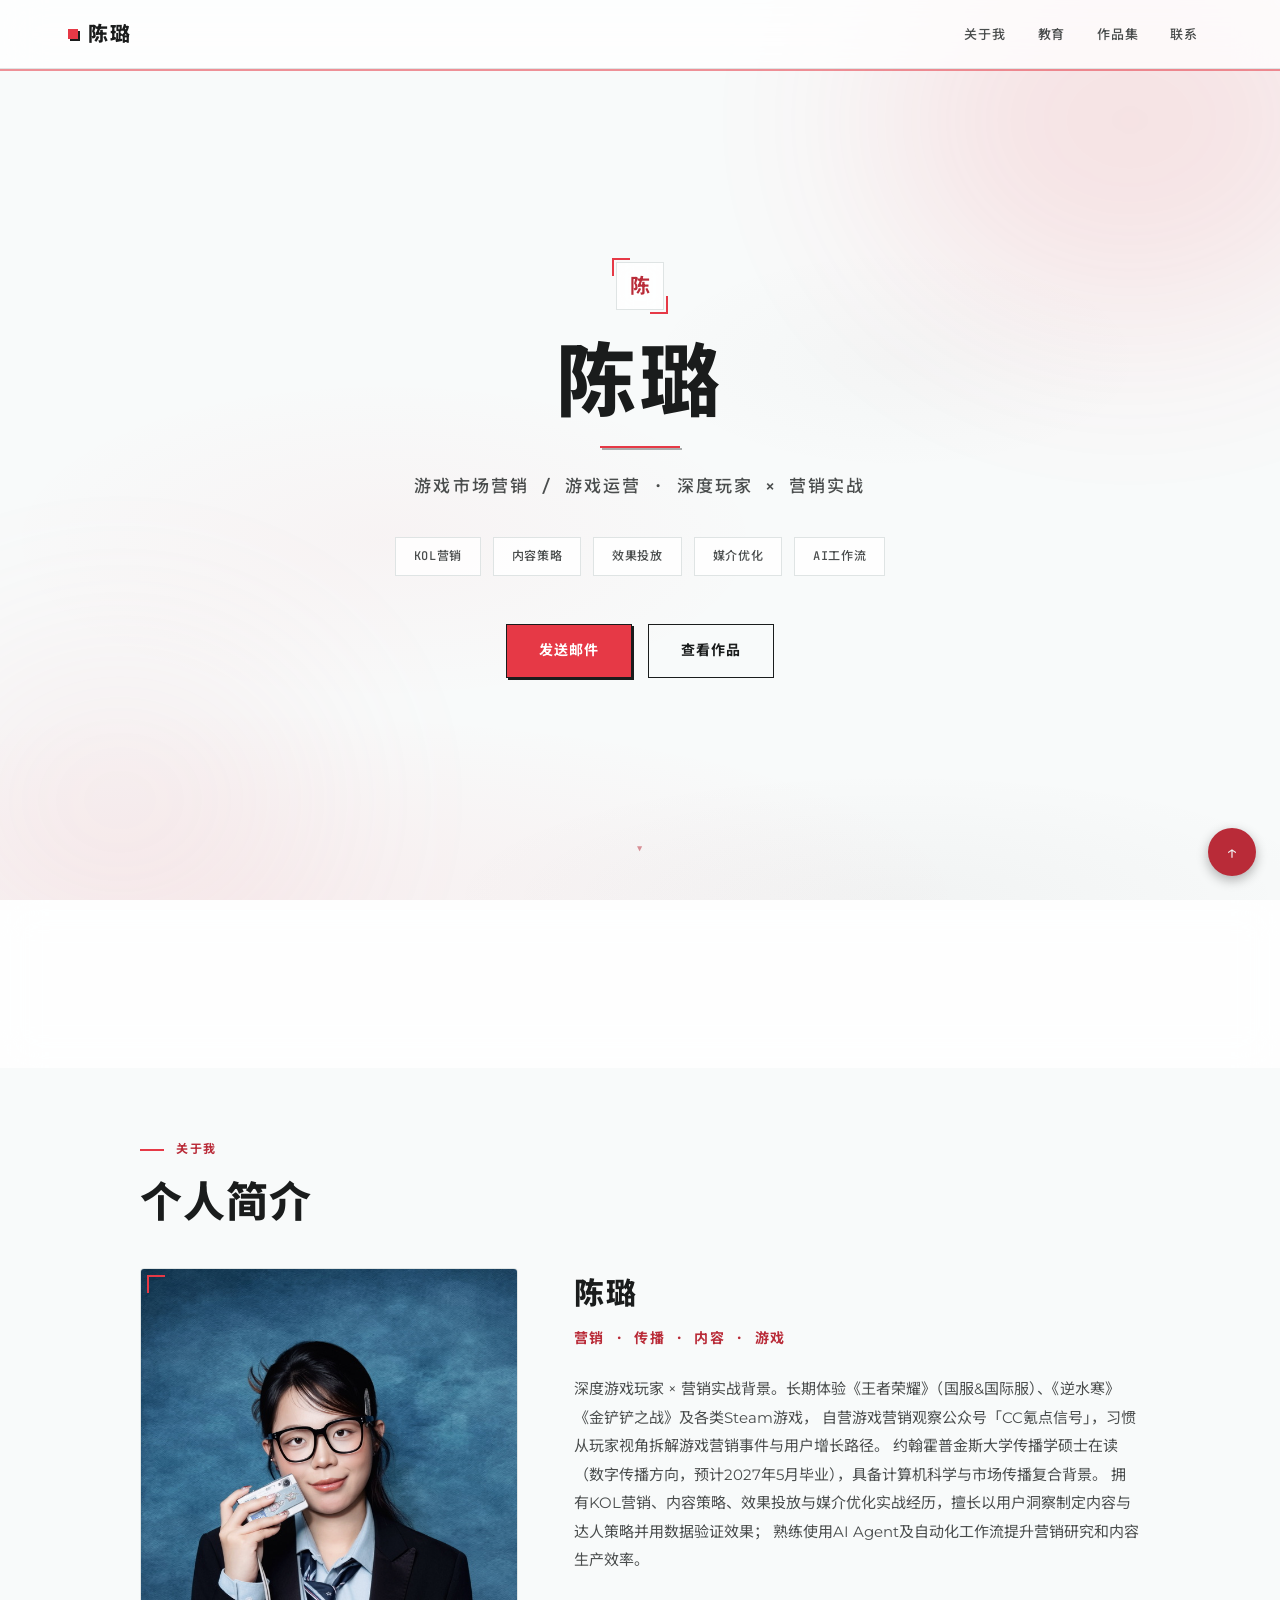
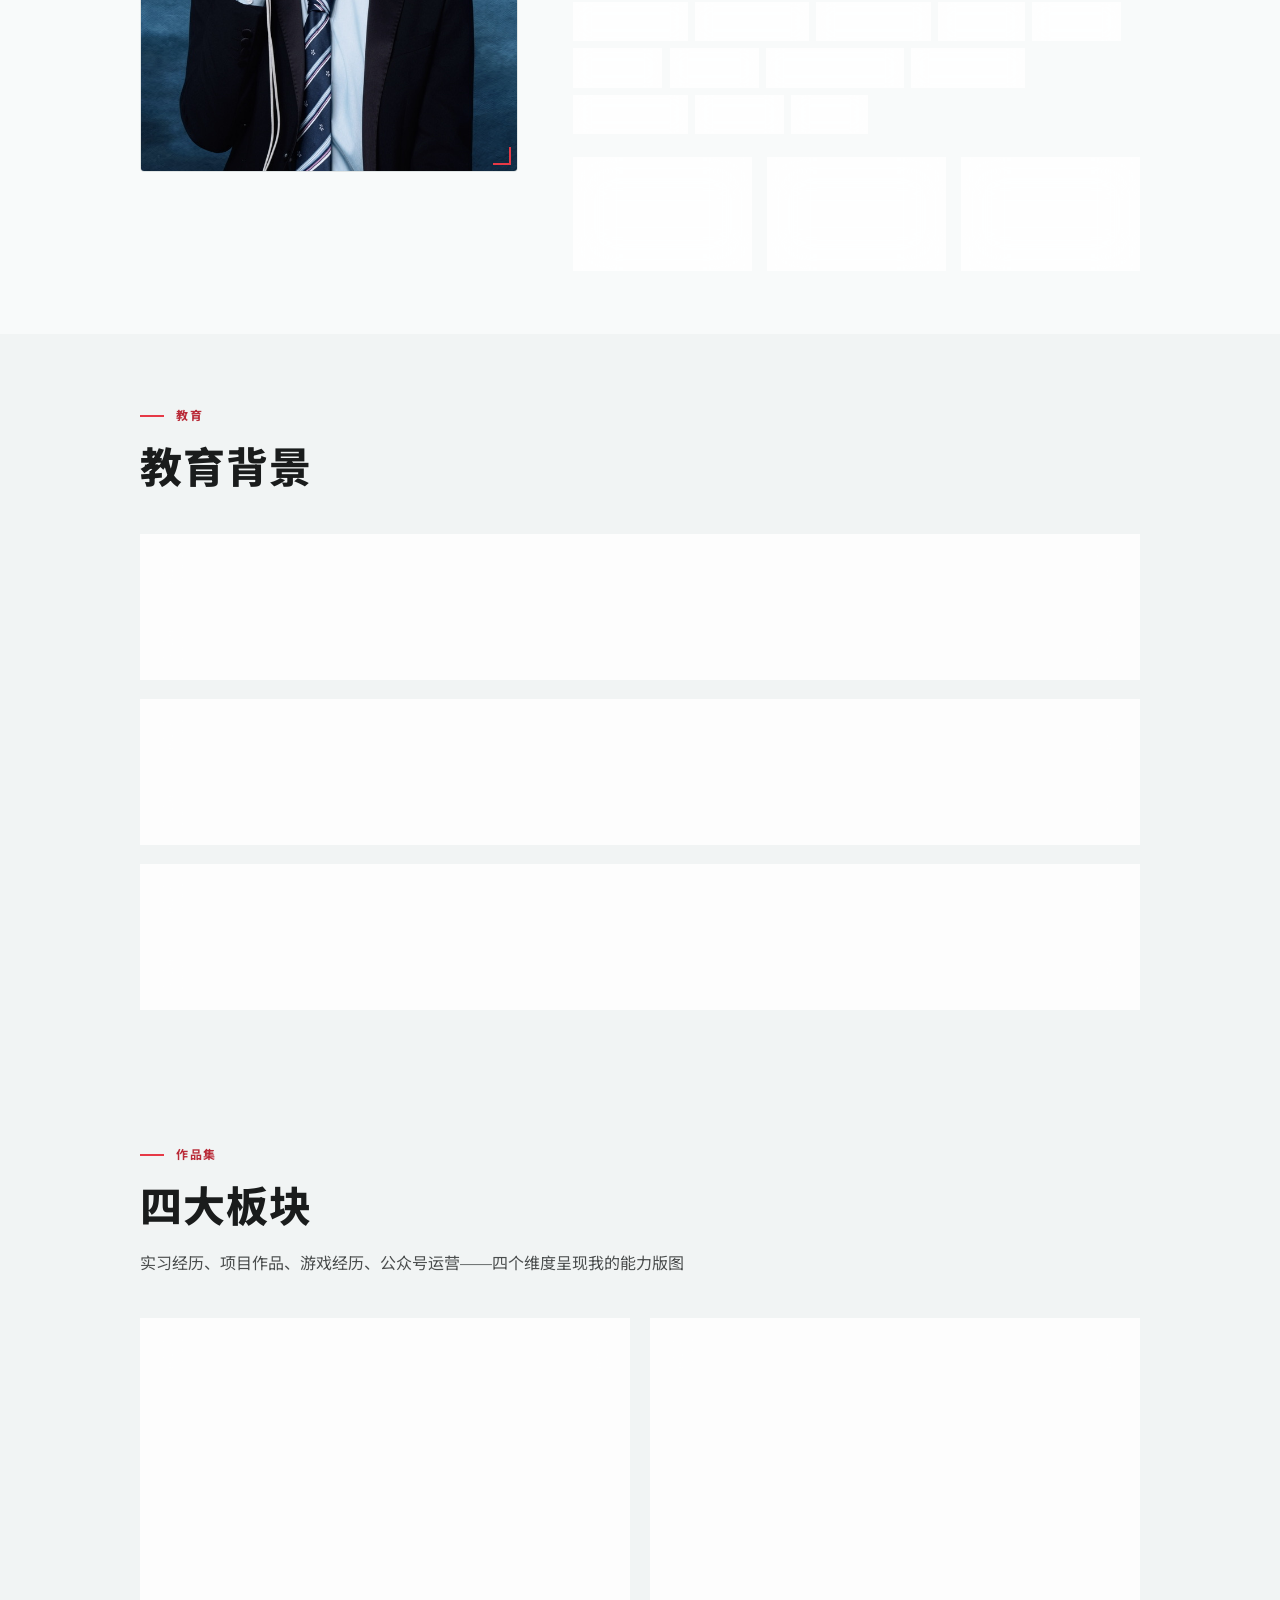
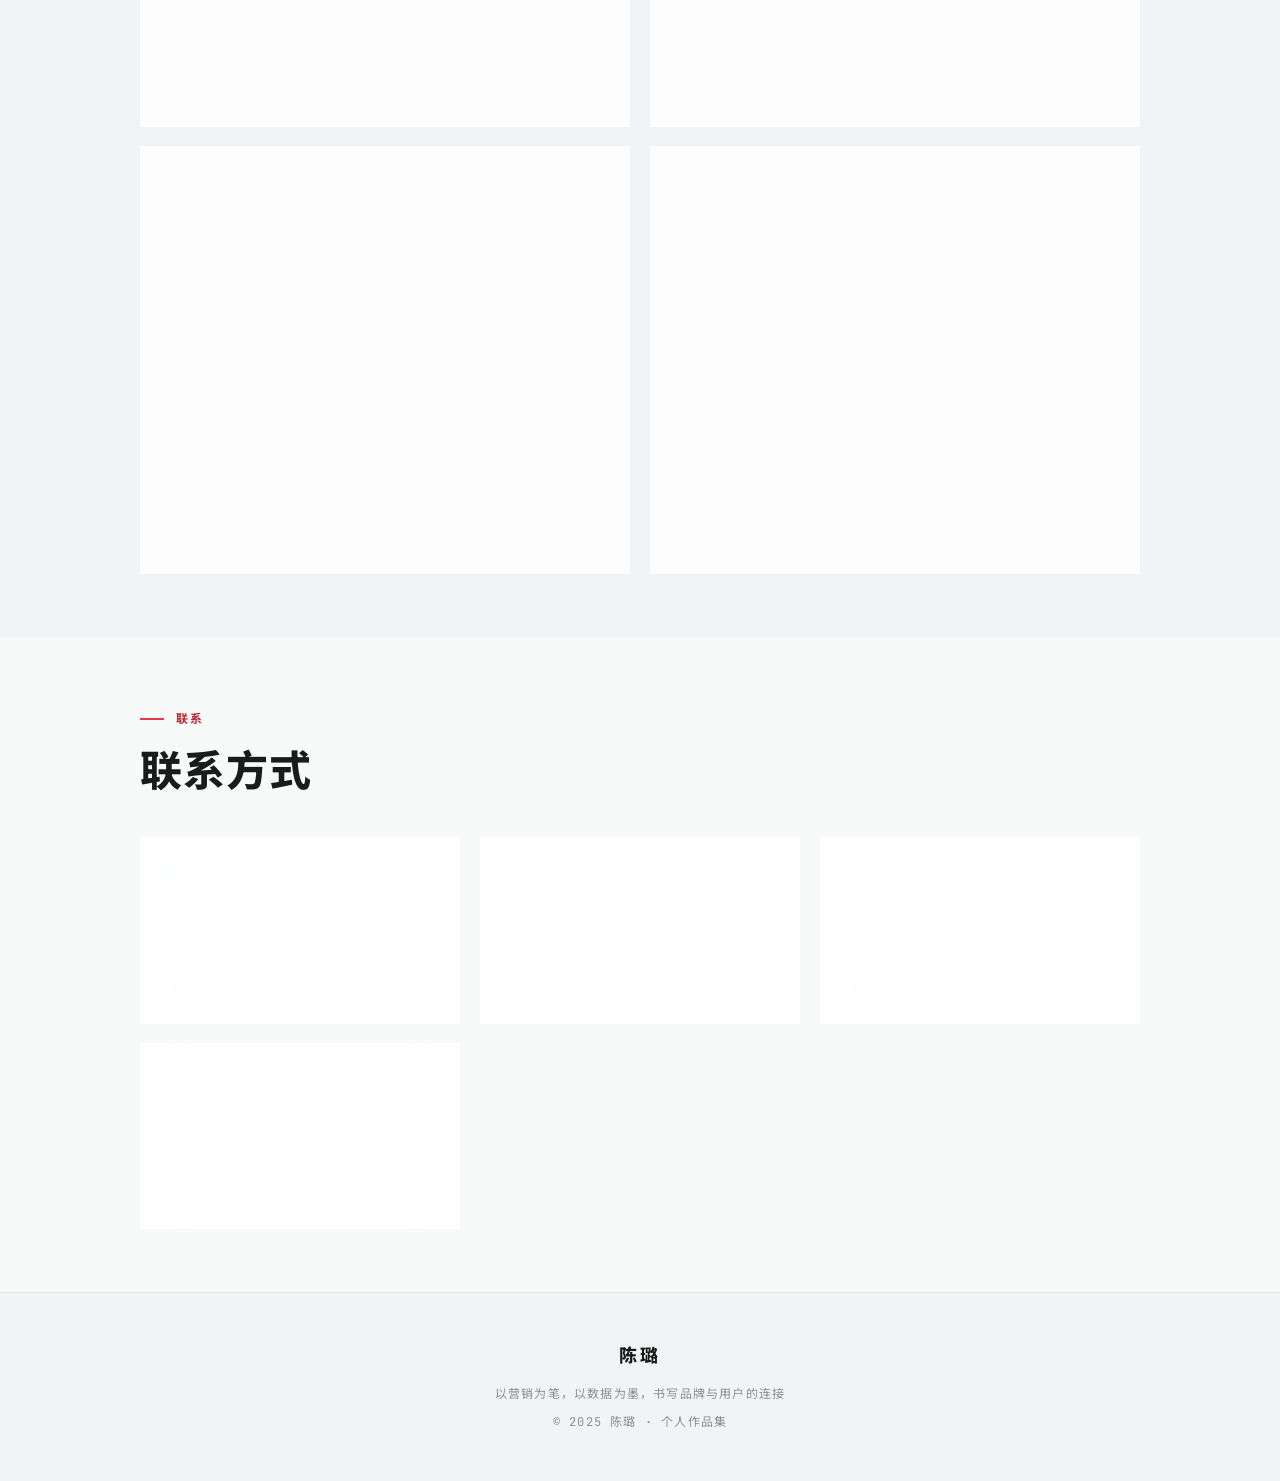
==== index.html @ 4e7b7268 "首页与样式：人名去红+IconPark+CC标志" ====
<!DOCTYPE html>
<html lang="zh-CN">
<head>
    <meta charset="UTF-8">
    <meta name="viewport" content="width=device-width, initial-scale=1.0">
    <title>陈璐 · 个人作品集</title>
    <link rel="stylesheet" href="style.css">
    <style>
        /* ========== SKILLS SECTION ========== */
        .skills-grid { display: grid; grid-template-columns: repeat(2, 1fr); gap: 24px; }
        .skill-card { padding: 32px; }
        .skill-card h3 { font-size: 18px; font-weight: 700; color: var(--gold); margin-bottom: 20px; letter-spacing: 2px; display: flex; align-items: center; gap: 10px; }
        .skill-card h3 .skill-num { font-family: var(--font-mono); font-size: 24px; font-weight: 700; color: var(--cinnabar); opacity: 0.6; }
        .skill-list { list-style: none; padding: 0; }
        .skill-list li { display: flex; flex-wrap: wrap; align-items: center; gap: 8px; margin-bottom: 10px; font-size: 14px; color: var(--text-secondary); line-height: 1.8; }
        .skill-list li .skill-tag { font-size: 12px; padding: 3px 10px; border-radius: 2px; border: 1px solid var(--gold-dim); color: var(--gold); font-weight: 500; letter-spacing: 1px; background: rgba(201,169,110,0.05); transition: all 0.3s ease; }
        .skill-list li .skill-tag:hover { background: rgba(201,169,110,0.1); border-color: var(--gold); }
        .skill-list li .skill-text { color: var(--text-secondary); }
        .skill-list li .skill-sep { color: var(--text-muted); font-size: 10px; }

        /* ========== PORTFOLIO ENTRY CARDS (Big 4) ========== */
        .portfolio-entry-grid { display: grid; grid-template-columns: repeat(2, 1fr); gap: 20px; }
        .portfolio-entry-card { padding: 32px; text-align: center; display: flex; flex-direction: column; align-items: center; min-height: 280px; }
        .portfolio-entry-card .entry-icon { font-size: 52px; margin-bottom: 24px; line-height: 1; filter: grayscale(0.3); transition: all 0.4s ease; }
        .portfolio-entry-card:hover .entry-icon { filter: grayscale(0); transform: scale(1.1); }
        .portfolio-entry-card .entry-title { font-family: var(--font-display); font-size: 26px; font-weight: 800; color: var(--text-primary); margin-bottom: 12px; letter-spacing: 2px; }
        .portfolio-entry-card .entry-desc { font-size: 14px; color: var(--text-secondary); line-height: 1.8; margin-bottom: 20px; flex: 1; }
        .portfolio-entry-card .entry-tags { display: flex; flex-wrap: wrap; justify-content: center; gap: 8px; margin-bottom: 24px; }
        .portfolio-entry-card .entry-tag { font-size: 12px; padding: 5px 12px; border-radius: 2px; background: var(--ink); color: var(--text-muted); font-weight: 500; letter-spacing: 1px; border: 1px solid var(--border-color); transition: all 0.3s ease; }
        .portfolio-entry-card:hover .entry-tag { border-color: var(--gold-dim); color: var(--gold); }
        .portfolio-entry-card .entry-btn { margin-top: auto; }

        @media (max-width: 768px) {
            .skills-grid { grid-template-columns: 1fr; }
            .portfolio-entry-grid { grid-template-columns: 1fr; }
            .portfolio-entry-card { padding: 28px; min-height: auto; }
            .portfolio-entry-card .entry-icon { font-size: 40px; }
            .portfolio-entry-card .entry-title { font-size: 22px; letter-spacing: 2px; }
        }
    </style>
</head>
<body>

    <!-- Navigation -->
    <nav class="nav">
        <div class="nav-container">
            <a href="#" class="nav-logo">陈璐</a>
            <ul class="nav-links" id="navLinks">
                <li><a href="#profile" class="active">关于我</a></li>
                <li><a href="#education">教育</a></li>
                <li><a href="#portfolio">作品集</a></li>
                <li><a href="#contact">联系</a></li>
            </ul>
            <div class="nav-hamburger" id="navToggle" onclick="toggleNav()">
                <span></span><span></span><span></span>
            </div>
        </div>
    </nav>

    <!-- Hero Section -->
    <section class="hero" id="home">
        <div class="hero-bg"></div>
        <div class="hero-mist"></div>
        <div class="hero-glow hero-glow-1"></div>
        <div class="hero-glow hero-glow-2"></div>
        <div class="hero-content">
            <div class="hero-seal">陈</div>
            <h1 class="hero-title"><span class="name-highlight">陈璐</span></h1>
            <div class="hero-divider"></div>
            <p class="hero-subtitle">游戏市场营销 / 游戏运营 · 深度玩家 × 营销实战</p>
            <div class="hero-tags">
                <span class="hero-tag">KOL营销</span>
                <span class="hero-tag">内容策略</span>
                <span class="hero-tag">效果投放</span>
                <span class="hero-tag">媒介优化</span>
                <span class="hero-tag">AI工作流</span>
            </div>
            <div class="hero-contact">
                <a href="mailto:connie.chen0708@outlook.com">发送邮件</a>
                <a href="#portfolio" class="secondary">查看作品</a>
            </div>
        </div>
        <div class="scroll-indicator"></div>
    </section>

    <!-- Stats Bar -->
    <section class="stats-bar">
        <div class="stats-bar-item reveal">
            <div class="stats-bar-value">4</div>
            <div class="stats-bar-label">段实习经历</div>
        </div>
        <div class="stats-bar-item reveal">
            <div class="stats-bar-value">60+</div>
            <div class="stats-bar-label">建联合作 KOL</div>
        </div>
        <div class="stats-bar-item reveal">
            <div class="stats-bar-value">500w+</div>
            <div class="stats-bar-label">小红书话题浏览</div>
        </div>
        <div class="stats-bar-item reveal">
            <div class="stats-bar-value">2</div>
            <div class="stats-bar-label">个自营公众号</div>
        </div>
    </section>

    <!-- Profile Section -->
    <section class="section" id="profile">
        <div class="section-container">
            <div class="section-header reveal">
                <div class="section-label"><span class="section-label-line"></span>关于我</div>
                <h2 class="section-title">个人简介</h2>
            </div>
            <div class="profile-grid">
                <div class="profile-image reveal">
                    <img src="assets/profile-photo.jpeg" alt="陈璐形象照">
                    <div class="profile-image-deco"></div>
                </div>
                <div class="profile-info reveal">
                    <h3>陈璐</h3>
                    <p class="role">营销 · 传播 · 内容 · 游戏</p>
                    <p class="bio">
                        深度游戏玩家 × 营销实战背景。长期体验《王者荣耀》（国服&amp;国际服）、《逆水寒》《金铲铲之战》及各类Steam游戏，
                        自营游戏营销观察公众号「CC氪点信号」，习惯从玩家视角拆解游戏营销事件与用户增长路径。
                        约翰霍普金斯大学传播学硕士在读（数字传播方向，预计2027年5月毕业），具备计算机科学与市场传播复合背景。
                        拥有KOL营销、内容策略、效果投放与媒介优化实战经历，擅长以用户洞察制定内容与达人策略并用数据验证效果；
                        熟练使用AI Agent及自动化工作流提升营销研究和内容生产效率。
                    </p>
                    <div class="profile-tags" style="display: flex; flex-wrap: wrap; gap: 8px; margin-top: 20px; margin-bottom: 24px;">
                        <span class="hero-tag">海外留学背景</span>
                        <span class="hero-tag">英语工作语言</span>
                        <span class="hero-tag">游戏市场营销</span>
                        <span class="hero-tag">KOL营销</span>
                        <span class="hero-tag">效果投放</span>
                        <span class="hero-tag">媒介优化</span>
                        <span class="hero-tag">数据分析</span>
                        <span class="hero-tag">AI Agent工作流</span>
                        <span class="hero-tag">深度游戏玩家</span>
                        <span class="hero-tag">公众号主理人</span>
                        <span class="hero-tag">内容策划</span>
                        <span class="hero-tag">网感好</span>
                    </div>
                    <div class="profile-stats">
                        <div class="profile-stat">
                            <div class="profile-stat-value">4</div>
                            <div class="profile-stat-label">4段实习</div>
                        </div>
                        <div class="profile-stat">
                            <div class="profile-stat-value">2</div>
                            <div class="profile-stat-label">个项目</div>
                        </div>
                        <div class="profile-stat">
                            <div class="profile-stat-value">60+</div>
                            <div class="profile-stat-label">合作达人</div>
                        </div>
                    </div>
                </div>
            </div>
        </div>
    </section>

    <!-- Education Section -->
    <section class="section" style="background: var(--bg-secondary);" id="education">
        <div class="section-container">
            <div class="section-header reveal">
                <div class="section-label"><span class="section-label-line"></span>教育</div>
                <h2 class="section-title">教育背景</h2>
            </div>
            <div class="edu-grid">
                <div class="card edu-card reveal">
                    <div class="edu-icon"><img class="ip-icon" src="assets/icons/bachelor-cap.svg" alt=""></div>
                    <div class="edu-info">
                        <h4>约翰霍普金斯大学</h4>
                        <p class="major">传播学（数字传播方向） | 硕士 · 2025.08 - 2027.05</p>
                        <p class="courses">课程：整合营销、品牌广告、数字媒体、公共关系、用户与市场分析、定性研究、品牌故事</p>
                    </div>
                </div>
                <div class="card edu-card reveal">
                    <div class="edu-icon"><img class="ip-icon" src="assets/icons/bank.svg" alt=""></div>
                    <div class="edu-info">
                        <h4>利物浦大学</h4>
                        <p class="major">计算机科学与电子工程 | 本科 · 2023.09 - 2025.07</p>
                        <p class="courses">课程：MySQL、Python、博弈论、人工智能</p>
                    </div>
                </div>
                <div class="card edu-card reveal">
                    <div class="edu-icon"><img class="ip-icon" src="assets/icons/book-one.svg" alt=""></div>
                    <div class="edu-info">
                        <h4>西交利物浦大学</h4>
                        <p class="major">数字媒体技术 | 本科 · 2021.09 - 2023.07</p>
                        <p class="courses">课程：MySQL、Python、人工智能、微积分</p>
                    </div>
                </div>
            </div>
        </div>
    </section>

    <!-- 4 Big Portfolio Entry Cards -->
    <section class="section" style="background: var(--bg-secondary);" id="portfolio">
        <div class="section-container">
            <div class="section-header reveal">
                <div class="section-label"><span class="section-label-line"></span>作品集</div>
                <h2 class="section-title">四大板块</h2>
                <p class="section-desc">实习经历、项目作品、游戏经历、公众号运营——四个维度呈现我的能力版图</p>
            </div>
            <div class="portfolio-entry-grid">
                <div class="card portfolio-entry-card reveal">
                    <div class="entry-icon"><img class="ip-icon" src="assets/icons/briefcase.svg" alt=""></div>
                    <h3 class="entry-title">实习经历</h3>
                    <p class="entry-desc">蔚来汽车 / APEA论坛 / 综艺直播 / 4A广告，覆盖媒介策略、KOL营销、内容策划与效果投放，成果可量化：搜索量降幅43%、CTR提升60%。</p>
                    <div class="entry-tags">
                        <span class="entry-tag">蔚来汽车</span>
                        <span class="entry-tag">APEA论坛</span>
                        <span class="entry-tag">综艺直播</span>
                        <span class="entry-tag">4A策略</span>
                    </div>
                    <a href="experience.html" class="btn btn-outline entry-btn">查看详情 →</a>
                </div>
                <div class="card portfolio-entry-card reveal">
                    <div class="entry-icon"><img class="ip-icon" src="assets/icons/target-two.svg" alt=""></div>
                    <h3 class="entry-title">项目作品</h3>
                    <p class="entry-desc">2个完整项目，从哈佛教育论坛栏目主创到欧莱雅Brandstorm商赛队长，覆盖内容策划与商业策略。</p>
                    <div class="entry-tags">
                        <span class="entry-tag">哈佛论坛</span>
                        <span class="entry-tag">欧莱雅商赛</span>
                        <span class="entry-tag">品牌策略</span>
                    </div>
                    <a href="projects.html" class="btn btn-outline entry-btn">查看详情 →</a>
                </div>
                <div class="card portfolio-entry-card reveal">
                    <div class="entry-icon"><img class="ip-icon" src="assets/icons/game-handle.svg" alt=""></div>
                    <h3 class="entry-title">游戏经历</h3>
                    <p class="entry-desc">王者国际服王者20星、国服星耀，逆水寒充值约5000元并撰写版本营销复盘长文，金铲铲多赛季超凡大师——带着营销视角玩，也带着玩家视角做营销。</p>
                    <div class="entry-tags">
                        <span class="entry-tag">逆水寒</span>
                        <span class="entry-tag">王者荣耀双服</span>
                        <span class="entry-tag">金铲铲</span>
                    </div>
                    <a href="gaming.html" class="btn btn-outline entry-btn">查看详情 →</a>
                </div>
                <div class="card portfolio-entry-card reveal">
                    <div class="entry-icon"><img src="assets/cc-signal/cc-signal-mark.png" alt="CC SIGNAL 氪点信号标志" style="height: 60px; width: auto; display: inline-block; border-radius: 4px;"></div>
                    <h3 class="entry-title">公众号运营</h3>
                    <p class="entry-desc">游戏营销观察号「CC氪点信号」主理人 + 商业访谈号「创业者」主创，首期访谈2500+阅读，AI工作流将单篇制作从4天压至8小时。</p>
                    <div class="entry-tags">
                        <span class="entry-tag">CC氪点信号</span>
                        <span class="entry-tag">创业者访谈</span>
                        <span class="entry-tag">AI内容工作流</span>
                    </div>
                    <a href="wechat.html" class="btn btn-outline entry-btn">查看详情 →</a>
                </div>
            </div>
        </div>
    </section>

    <!-- Contact Section -->
    <section class="section" id="contact">
        <div class="section-container">
            <div class="section-header reveal">
                <div class="section-label"><span class="section-label-line"></span>联系</div>
                <h2 class="section-title">联系方式</h2>
            </div>
            <div class="contact-grid">
                <a href="mailto:connie.chen0708@outlook.com" class="card contact-card reveal">
                    <div class="contact-icon"><img class="ip-icon" src="assets/icons/accept-email.svg" alt=""></div>
                    <h4>邮箱</h4>
                    <p>connie.chen0708@outlook.com</p>
                </a>
                <a href="tel:17768086050" class="card contact-card reveal">
                    <div class="contact-icon"><img class="ip-icon" src="assets/icons/phone-call.svg" alt=""></div>
                    <h4>电话（国内）</h4>
                    <p>+86 17768086050</p>
                </a>
                <a href="tel:+15713977748" class="card contact-card reveal">
                    <div class="contact-icon"><img class="ip-icon" src="assets/icons/globe.svg" alt=""></div>
                    <h4>电话（美国）</h4>
                    <p>+1 5713977748</p>
                </a>
                <div class="card contact-card reveal">
                    <div class="contact-icon"><img class="ip-icon" src="assets/icons/messages.svg" alt=""></div>
                    <h4>微信</h4>
                    <p>ConnieChen6050</p>
                </div>
            </div>
        </div>
    </section>

    <!-- Footer -->
    <footer class="footer">
        <div class="footer-brand">陈璐</div>
        <p>以营销为笔，以数据为墨，书写品牌与用户的连接</p>
        <p style="margin-top: 8px; font-size: 12px; color: var(--text-muted);">© 2025 陈璐 · 个人作品集</p>
    </footer>

    <script>
        function toggleNav() {
            const navLinks = document.getElementById('navLinks');
            navLinks.classList.toggle('active');
        }

        // Close nav on link click (mobile)
        document.querySelectorAll('.nav-links a').forEach(link => {
            link.addEventListener('click', () => {
                document.getElementById('navLinks').classList.remove('active');
            });
        });

        // Active nav link on scroll
        const sections = document.querySelectorAll('section[id]');
        const navLinks = document.querySelectorAll('.nav-links a');

        window.addEventListener('scroll', () => {
            let current = '';
            sections.forEach(section => {
                const sectionTop = section.offsetTop;
                if (scrollY >= sectionTop - 200) {
                    current = section.getAttribute('id');
                }
            });
            navLinks.forEach(link => {
                link.classList.remove('active');
                if (link.getAttribute('href') === '#' + current) {
                    link.classList.add('active');
                }
            });
        });

        // Reveal on scroll
        const reveals = document.querySelectorAll('.reveal');
        function checkReveal() {
            const trigger = window.innerHeight * 0.85;
            reveals.forEach(el => {
                const top = el.getBoundingClientRect().top;
                if (top < trigger) {
                    el.classList.add('visible');
                }
            });
        }
        window.addEventListener('scroll', checkReveal);
        checkReveal();
    </script>
    <a href="#home" style="position: fixed; bottom: 24px; right: 24px; width: 48px; height: 48px; border-radius: 50%; background: var(--gold); color: var(--bg-deep); display: flex; align-items: center; justify-content: center; text-decoration: none; font-size: 20px; z-index: 100; box-shadow: 0 4px 12px rgba(0,0,0,0.3); transition: all 0.3s ease;">↑</a>
    <script src="page-toc.js" defer></script>
</body>
</html>
---- style.css ----
/* ========== 雷火战术版 v2.1（纯净版） 共享样式 ========== */
/* 设计规范：tactical_precision_design_system_v2.1_pure.md —— 纯白/冷灰底 + 雷火红 #E63946 + 暗碳黑，无网格，红色括号角 */
@import url('https://fonts.googleapis.com/css2?family=Montserrat:wght@400;500;600;700;800&family=JetBrains+Mono:wght@500;700&family=Noto+Sans+SC:wght@400;500;700&display=swap');

:root {
    /* Surface 层级（纯净浅底，无网格） */
    --bg-deep: #F1F4F4;
    --bg-primary: #F8FAFA;
    --bg-secondary: #F1F4F4;
    --bg-card: rgba(255, 255, 255, 0.82);
    --bg-hover: rgba(255, 255, 255, 0.96);
    /* 文本 */
    --text-primary: #1A1C1C;
    --text-secondary: #4A4D4D;
    --text-muted: #8A8F8F;
    /* 雷火红（文字级深红 / 容器级品牌红） */
    --gold: #B92B38;
    --gold-light: #E63946;
    --gold-dark: #8F1D29;
    --gold-dim: #E58A93;
    /* 暗碳黑（原 HUD 青位，硬阴影/战术装饰） */
    --hud-cyan: #1A1C1C;
    --hud-cyan-dark: #4A4D4D;
    /* Status Red（语义红，与雷火红同族） */
    --cinnabar: #C1121F;
    --cinnabar-light: #E63946;
    /* 描边 */
    --ink: #DFE4E4;
    --ink-light: #C9CFCF;
    --border-color: #DFE4E4;
    --border-hover: #C9CFCF;
    --shadow-gold: 0 4px 20px rgba(230, 57, 70, 0.10);
    --font-display: 'Montserrat', 'PingFang SC', 'Noto Sans SC', 'Microsoft YaHei', sans-serif;
    --font-body: 'Montserrat', 'PingFang SC', 'Noto Sans SC', 'Microsoft YaHei', sans-serif;
    --font-mono: 'JetBrains Mono', 'PingFang SC', 'Noto Sans SC', monospace;
}

* { margin: 0; padding: 0; box-sizing: border-box; }
html { scroll-behavior: smooth; }

body {
    font-family: var(--font-body);
    background-color: var(--bg-primary);
    color: var(--text-primary);
    line-height: 1.7;
    overflow-x: hidden;
}

::selection { background: rgba(230, 57, 70, 0.22); color: #1A1C1C; }
::-webkit-scrollbar { width: 6px; }
::-webkit-scrollbar-track { background: var(--bg-secondary); }
::-webkit-scrollbar-thumb { background: var(--ink-light); border-radius: 3px; }
::-webkit-scrollbar-thumb:hover { background: var(--gold-dim); }

/* ========== NAVIGATION（玻璃悬浮面板 + 红色硬阴影） ========== */
.nav {
    position: fixed; top: 0; left: 0; right: 0; z-index: 1000;
    background: rgba(255, 255, 255, 0.75); backdrop-filter: blur(20px);
    border-bottom: 1px solid var(--border-color);
    box-shadow: 0 2px 0 0 rgba(230, 57, 70, 0.55);
    transition: all 0.4s ease;
}
.nav-container {
    max-width: 1200px; margin: 0 auto; padding: 0 28px;
    display: flex; justify-content: space-between; align-items: center; height: 68px;
}
.nav-logo {
    font-family: var(--font-display); font-weight: 800; font-size: 20px;
    color: var(--text-primary); letter-spacing: 2px; text-decoration: none;
    transition: all 0.3s ease; display: flex; align-items: center; gap: 10px;
}
.nav-logo::before {
    content: ''; width: 10px; height: 10px; background: var(--gold-light);
    box-shadow: 2px 2px 0 0 var(--hud-cyan); flex-shrink: 0;
}
.nav-logo:hover { color: var(--text-primary); }
.nav-links { display: flex; gap: 4px; list-style: none; }
.nav-links a {
    color: var(--text-secondary); text-decoration: none; font-size: 13px;
    padding: 8px 14px; transition: all 0.3s ease;
    font-family: var(--font-mono); font-weight: 500; letter-spacing: 0.06em;
    position: relative;
}
.nav-links a::after {
    content: ''; position: absolute; bottom: 0; left: 50%;
    transform: translateX(-50%) scaleX(0); width: 70%; height: 2px;
    background: var(--gold-light); transition: transform 0.3s ease;
}
.nav-links a:hover { color: var(--text-primary); font-weight: 700; }
.nav-links a:hover::after { transform: translateX(-50%) scaleX(1); }
.nav-links a.active { color: var(--gold); font-weight: 700; }
.nav-links a.active::after { transform: translateX(-50%) scaleX(1); }
.nav-hamburger {
    display: none; flex-direction: column; gap: 5px; cursor: pointer; padding: 8px;
}
.nav-hamburger span { width: 22px; height: 2px; background: var(--text-primary); transition: all 0.3s ease; }

/* ========== HERO ========== */
.hero {
    min-height: 100vh; display: flex; align-items: center; justify-content: center;
    position: relative; overflow: hidden; padding: 80px 24px 40px;
}
.hero-bg { position: absolute; top: 0; left: 0; right: 0; bottom: 0; z-index: 0; }
.hero-bg::before {
    content: ''; position: absolute; bottom: 0; left: 0; right: 0; height: 60%;
    background:
        radial-gradient(ellipse 80% 50% at 20% 100%, rgba(230, 57, 70, 0.06) 0%, transparent 70%),
        radial-gradient(ellipse 60% 40% at 70% 100%, rgba(26, 28, 28, 0.03) 0%, transparent 60%);
    pointer-events: none;
}
.hero-mist {
    position: absolute; width: 100%; height: 100%; top: 0; left: 0;
    background:
        radial-gradient(ellipse 50% 30% at 30% 60%, rgba(230, 57, 70, 0.035) 0%, transparent 60%),
        radial-gradient(ellipse 40% 25% at 70% 40%, rgba(74, 77, 77, 0.025) 0%, transparent 50%);
    pointer-events: none;
}
.hero-glow {
    position: absolute; border-radius: 50%; filter: blur(100px);
    opacity: 0.12; animation: mist-drift 12s ease-in-out infinite; pointer-events: none;
}
.hero-glow-1 { width: 500px; height: 400px; background: var(--gold-light); top: -80px; right: -100px; }
.hero-glow-2 { width: 400px; height: 300px; background: var(--gold-dim); bottom: -50px; left: -80px; animation-delay: -6s; opacity: 0.10; }
@keyframes mist-drift {
    0%,100% { transform: translateX(0) translateY(0) scale(1); }
    33% { transform: translateX(30px) translateY(-15px) scale(1.05); }
    66% { transform: translateX(-20px) translateY(10px) scale(0.95); }
}
.hero-content { position: relative; z-index: 1; text-align: center; max-width: 800px; }
.hero-seal {
    width: 48px; height: 48px; margin: 0 auto 28px;
    display: flex; align-items: center; justify-content: center;
    font-family: var(--font-body); font-weight: 700; font-size: 20px; color: var(--gold);
    background: var(--bg-card); backdrop-filter: blur(8px);
    border: 1px solid var(--border-color);
    animation: fadeInUp 0.8s ease-out 0.2s both; position: relative;
}
.hero-seal::before {
    content: ''; position: absolute; top: -5px; left: -5px; width: 16px; height: 16px;
    border-top: 2px solid var(--gold-light); border-left: 2px solid var(--gold-light);
}
.hero-seal::after {
    content: ''; position: absolute; bottom: -5px; right: -5px; width: 16px; height: 16px;
    border-bottom: 2px solid var(--gold-light); border-right: 2px solid var(--gold-light);
}
.hero-title {
    font-family: var(--font-display); font-weight: 800;
    font-size: clamp(44px, 9vw, 80px); letter-spacing: 4px; line-height: 1.1;
    margin-bottom: 20px; animation: fadeInUp 0.8s ease-out 0.4s both; color: var(--text-primary);
}
.hero-title .name-highlight { color: var(--text-primary); }
.hero-divider { width: 80px; height: 2px; background: var(--gold-light); margin: 0 auto 24px; animation: fadeInUp 0.8s ease-out 0.5s both; box-shadow: 2px 2px 0 0 rgba(26, 28, 28, 0.35); }
.hero-subtitle {
    font-family: var(--font-mono); font-size: clamp(14px, 2.2vw, 17px);
    color: var(--text-secondary); font-weight: 500; margin-bottom: 36px;
    letter-spacing: 0.12em; animation: fadeInUp 0.8s ease-out 0.6s both;
}
.hero-tags { display: flex; flex-wrap: wrap; justify-content: center; gap: 12px; margin-bottom: 48px; animation: fadeInUp 0.8s ease-out 0.8s both; }
.hero-tag {
    padding: 8px 18px; border: 1px solid var(--border-color);
    font-family: var(--font-mono); font-size: 12px; font-weight: 500;
    color: var(--text-secondary); letter-spacing: 0.05em;
    transition: all 0.3s ease; background: var(--bg-card); backdrop-filter: blur(8px);
}
.hero-tag:hover { border-color: var(--gold-light); color: var(--gold); box-shadow: 2px 2px 0 0 rgba(230, 57, 70, 0.35); }

.hero-contact { display: flex; gap: 16px; justify-content: center; flex-wrap: wrap; animation: fadeInUp 0.8s ease-out 1s both; }
.hero-contact a {
    display: inline-flex; align-items: center; gap: 10px; padding: 14px 32px;
    background: var(--gold-light); color: #FFFFFF;
    text-decoration: none; font-family: var(--font-mono); font-weight: 700;
    font-size: 14px; letter-spacing: 0.08em;
    transition: all 0.2s ease; border: 1px solid #1A1C1C;
    box-shadow: 2px 2px 0 0 var(--hud-cyan);
}
.hero-contact a:hover { box-shadow: 3px 3px 0 0 var(--hud-cyan); transform: translate(-1px, -1px); }
.hero-contact a:active { box-shadow: 0 0 0 0 var(--hud-cyan); transform: translate(2px, 2px); }
.hero-contact a.secondary { background: transparent; color: var(--text-primary); border: 1px solid var(--text-primary); box-shadow: none; }
.hero-contact a.secondary:hover { border-color: var(--gold); color: var(--gold); box-shadow: 2px 2px 0 0 rgba(230, 57, 70, 0.35); transform: translate(-1px, -1px); }

@keyframes fadeInUp { from { opacity: 0; transform: translateY(30px); } to { opacity: 1; transform: translateY(0); } }

.scroll-indicator { position: absolute; bottom: 40px; left: 50%; transform: translateX(-50%); animation: bounce 2.5s ease-in-out infinite; z-index: 1; opacity: 0.5; }
.scroll-indicator::before { content: '▼'; font-size: 12px; color: var(--gold); letter-spacing: 2px; }
@keyframes bounce { 0%,100% { transform: translateX(-50%) translateY(0); opacity: 0.5; } 50% { transform: translateX(-50%) translateY(8px); opacity: 0.8; } }

/* ========== SECTION BASE ========== */
.section { padding: 64px 24px; position: relative; }
.section-container { max-width: 1000px; margin: 0 auto; }
.section-header { margin-bottom: 40px; position: relative; }
.section-label {
    display: inline-flex; align-items: center; gap: 12px;
    font-family: var(--font-mono); font-size: 12px; font-weight: 700;
    text-transform: uppercase; letter-spacing: 0.14em; color: var(--gold); margin-bottom: 16px;
}
.section-label-line { width: 24px; height: 2px; background: var(--gold-light); }
.section-title {
    font-family: var(--font-display); font-weight: 800;
    font-size: clamp(30px, 5vw, 42px); letter-spacing: 1px; line-height: 1.25; color: var(--text-primary);
}
.section-desc { font-size: 16px; color: var(--text-secondary); margin-top: 16px; max-width: 600px; line-height: 1.8; }

/* ========== CARDS（玻璃面板 + 雷火红括号角） ========== */
.card {
    background: var(--bg-card); backdrop-filter: blur(20px);
    border: 1px solid var(--border-color); border-radius: 4px;
    padding: 32px; transition: all 0.3s ease; position: relative;
}
.card::before {
    content: ''; position: absolute; top: -1px; left: -1px; width: 16px; height: 16px;
    border-top: 2px solid var(--gold-light); border-left: 2px solid var(--gold-light);
    transition: all 0.3s ease; pointer-events: none;
}
.card::after {
    content: ''; position: absolute; bottom: -1px; right: -1px; width: 16px; height: 16px;
    border-bottom: 2px solid var(--gold-light); border-right: 2px solid var(--gold-light);
    transition: all 0.3s ease; pointer-events: none;
}
.card:hover { border-color: var(--ink-light); transform: translateY(-3px); box-shadow: var(--shadow-gold); }

.card-header { display: flex; justify-content: space-between; align-items: flex-start; margin-bottom: 16px; flex-wrap: wrap; gap: 8px; }
.card-title { font-family: var(--font-display); font-size: 19px; font-weight: 700; color: var(--text-primary); letter-spacing: 0.5px; }
.card-meta { display: flex; flex-wrap: wrap; gap: 8px; align-items: center; }
.card-date {
    font-size: 12px; color: var(--text-muted); font-weight: 500;
    background: var(--bg-secondary); padding: 4px 12px;
    font-family: var(--font-mono); letter-spacing: 0.04em; border: 1px solid var(--border-color);
}
.card-badge { font-family: var(--font-mono); font-size: 11px; padding: 4px 12px; font-weight: 700; letter-spacing: 0.08em; border: 1px solid; }
.card-badge-gold { background: rgba(230, 57, 70, 0.10); color: var(--gold); border-color: rgba(230, 57, 70, 0.40); }
.card-badge-green { background: rgba(74, 77, 77, 0.06); color: var(--hud-cyan-dark); border-color: rgba(74, 77, 77, 0.28); }
.card-badge-red { background: rgba(193, 18, 31, 0.06); color: var(--cinnabar); border-color: rgba(193, 18, 31, 0.28); }
.card-subtitle { font-size: 15px; color: var(--text-secondary); margin-bottom: 16px; font-weight: 500; }
.card-content ul { list-style: none; padding: 0; }
.card-content li { position: relative; padding-left: 20px; margin-bottom: 12px; font-size: 14px; line-height: 1.8; color: var(--text-secondary); }
.card-content li::before { content: ''; position: absolute; left: 0; top: 11px; width: 6px; height: 6px; background: var(--gold-light); transition: all 0.3s ease; }
.card:hover .card-content li::before { box-shadow: 1px 1px 0 0 var(--hud-cyan); }
.card-content li strong { color: var(--text-primary); font-weight: 600; }

/* ========== BUTTONS（战术硬边 + 碳黑错位阴影） ========== */
.btn {
    display: inline-flex; align-items: center; gap: 8px; padding: 12px 28px;
    font-family: var(--font-mono); font-size: 14px; font-weight: 700; letter-spacing: 0.08em;
    text-decoration: none; transition: all 0.2s ease; cursor: pointer;
}
.btn-primary { background: var(--gold-light); color: #FFFFFF; border: 1px solid #1A1C1C; box-shadow: 2px 2px 0 0 var(--hud-cyan); }
.btn-primary:hover { box-shadow: 3px 3px 0 0 var(--hud-cyan); transform: translate(-1px, -1px); }
.btn-primary:active { box-shadow: 0 0 0 0 var(--hud-cyan); transform: translate(2px, 2px); }
.btn-outline { background: transparent; color: var(--text-primary); border: 1px solid var(--text-primary); }
.btn-outline:hover { border-color: var(--gold); color: var(--gold); box-shadow: 2px 2px 0 0 rgba(230, 57, 70, 0.35); }
.btn-center { display: flex; justify-content: center; margin-top: 40px; }

/* ========== PROFILE ========== */
.profile-grid { display: grid; grid-template-columns: 1fr 1.5fr; gap: 56px; align-items: start; }
.profile-image {
    width: 100%; aspect-ratio: 3/4; border-radius: 4px;
    background: var(--bg-secondary);
    display: flex; align-items: center; justify-content: center;
    position: relative; overflow: hidden; border: 1px solid var(--border-color);
}
.profile-image::before {
    content: ''; position: absolute; top: 6px; left: 6px; width: 16px; height: 16px;
    border-top: 2px solid var(--gold-light); border-left: 2px solid var(--gold-light);
    z-index: 2; pointer-events: none;
}
.profile-image::after {
    content: ''; position: absolute; bottom: 6px; right: 6px; width: 16px; height: 16px;
    border-bottom: 2px solid var(--gold-light); border-right: 2px solid var(--gold-light);
    z-index: 2; pointer-events: none;
}
.profile-image img { width: 100%; height: 100%; object-fit: cover; object-position: center 30%; display: block; position: relative; z-index: 1; }
.profile-image-text { font-family: var(--font-display); font-weight: 800; font-size: 96px; color: var(--gold-dim); opacity: 0.25; position: relative; z-index: 1; }
.profile-image-deco { position: absolute; bottom: 20px; right: 20px; width: 40px; height: 40px; border-right: 2px solid var(--gold-light); border-bottom: 2px solid var(--gold-light); opacity: 0.6; }
.profile-info h3 { font-family: var(--font-display); font-weight: 800; font-size: 30px; margin-bottom: 8px; letter-spacing: 2px; }
.profile-info .role { font-family: var(--font-mono); font-size: 14px; color: var(--gold); font-weight: 700; margin-bottom: 24px; letter-spacing: 0.12em; }
.profile-info .bio { font-size: 15px; color: var(--text-secondary); line-height: 1.9; margin-bottom: 28px; }
.profile-stats { display: grid; grid-template-columns: repeat(3, 1fr); gap: 16px; }
.profile-stat { text-align: center; padding: 20px; background: var(--bg-card); backdrop-filter: blur(20px); border: 1px solid var(--border-color); position: relative; transition: all 0.3s ease; }
.profile-stat:hover { border-color: var(--gold-dim); }
.profile-stat-value { font-family: var(--font-display); font-weight: 800; font-size: 28px; color: var(--gold); margin-bottom: 4px; }
.profile-stat-label { font-family: var(--font-mono); font-size: 11px; color: var(--text-muted); font-weight: 500; letter-spacing: 0.08em; }

/* ========== EDUCATION ========== */
.edu-grid { display: grid; gap: 20px; }
.edu-card { display: grid; grid-template-columns: auto 1fr; gap: 28px; padding: 28px; }
.edu-icon {
    width: 60px; height: 60px; border-radius: 4px;
    background: rgba(230, 57, 70, 0.08);
    border: 1px solid var(--border-color); display: flex; align-items: center; justify-content: center;
    font-size: 24px; flex-shrink: 0; transition: all 0.3s ease;
}
.card:hover .edu-icon { border-color: var(--gold-dim); box-shadow: 2px 2px 0 0 rgba(230, 57, 70, 0.35); }
.edu-info h4 { font-family: var(--font-display); font-size: 18px; font-weight: 700; margin-bottom: 4px; letter-spacing: 0.5px; }
.edu-info .major { font-size: 14px; color: var(--text-secondary); margin-bottom: 8px; }
.edu-info .courses { font-family: var(--font-mono); font-size: 12px; color: var(--text-muted); }

/* ========== EXPERIENCE TIMELINE ========== */
.exp-timeline { position: relative; padding-left: 32px; }
.exp-timeline::before { content: ''; position: absolute; left: 0; top: 0; bottom: 0; width: 2px; background: linear-gradient(180deg, var(--gold-light), var(--ink), transparent); }
.exp-item { position: relative; padding-bottom: 48px; }
.exp-item:last-child { padding-bottom: 0; }
.exp-item::before { content: ''; position: absolute; left: -37px; top: 6px; width: 10px; height: 10px; background: var(--bg-primary); border: 2px solid var(--gold-dim); transition: all 0.3s ease; }
.exp-item:hover::before { border-color: var(--gold-light); background: var(--gold-light); box-shadow: 2px 2px 0 0 rgba(26, 28, 28, 0.35); }
.exp-card { padding: 28px; }

/* ========== PORTFOLIO GRID ========== */
.portfolio-grid { display: grid; grid-template-columns: repeat(auto-fit, minmax(380px, 1fr)); gap: 24px; }
.portfolio-card { padding: 0; overflow: hidden; display: flex; flex-direction: column; }
.portfolio-card:hover { transform: translateY(-4px); }
.portfolio-cover {
    width: 100%; height: 180px; background: linear-gradient(135deg, rgba(230, 57, 70, 0.09), rgba(26, 28, 28, 0.04));
    border-bottom: 1px solid var(--border-color); display: flex; align-items: center; justify-content: center;
    font-size: 48px; position: relative; overflow: hidden;
}
.portfolio-body { padding: 28px; flex: 1; display: flex; flex-direction: column; }
.portfolio-body .card-title { margin-bottom: 6px; }
.portfolio-body .card-subtitle { font-family: var(--font-mono); font-size: 12px; color: var(--text-muted); margin-bottom: 12px; letter-spacing: 0.05em; }
.portfolio-body .card-desc { font-size: 14px; color: var(--text-secondary); line-height: 1.7; margin-bottom: 16px; flex: 1; }
.portfolio-tags { display: flex; flex-wrap: wrap; gap: 6px; margin-bottom: 20px; }
.portfolio-tag {
    font-family: var(--font-mono); font-size: 11px; padding: 4px 10px;
    background: var(--bg-secondary); color: var(--text-muted); font-weight: 500;
    letter-spacing: 0.05em; border: 1px solid var(--border-color); transition: all 0.3s ease;
}
.portfolio-tag:hover { border-color: var(--gold-dim); color: var(--gold); }

/* ========== GAMING ========== */
.gaming-section { background: var(--bg-secondary); position: relative; }
.gaming-section::before { content: ''; position: absolute; top: 0; left: 0; right: 0; height: 1px; background: var(--border-color); }
.gaming-grid { display: grid; gap: 20px; }
.game-card { padding: 24px 28px; display: flex; flex-direction: column; gap: 12px; }
.game-card-head { display: flex; align-items: center; gap: 16px; }
.game-icon {
    width: 52px; height: 52px; border-radius: 4px; display: flex; align-items: center; justify-content: center;
    font-size: 24px; flex-shrink: 0; border: 1px solid var(--border-color); transition: all 0.3s ease;
}
.game-icon-gold { background: rgba(230, 57, 70, 0.08); }
.game-icon-red { background: rgba(193, 18, 31, 0.06); }
.game-icon-green { background: rgba(74, 77, 77, 0.06); }
.game-icon-purple { background: rgba(185, 43, 56, 0.06); }
.game-icon-blue { background: rgba(74, 77, 77, 0.05); }
.card:hover .game-icon { border-color: var(--gold-dim); box-shadow: 2px 2px 0 0 rgba(230, 57, 70, 0.35); }
.game-info { flex: 1; min-width: 0; }
.game-info h4 { font-family: var(--font-display); font-size: 18px; font-weight: 700; display: flex; align-items: center; gap: 12px; flex-wrap: wrap; letter-spacing: 0.5px; }
.game-rank { font-family: var(--font-mono); font-size: 11px; padding: 3px 10px; font-weight: 700; letter-spacing: 0.08em; border: 1px solid; }
.game-rank-gold { background: rgba(230, 57, 70, 0.10); color: var(--gold); border-color: rgba(230, 57, 70, 0.40); }
.game-rank-red { background: rgba(193, 18, 31, 0.06); color: var(--cinnabar); border-color: rgba(193, 18, 31, 0.28); }
.game-desc { font-size: 14px; color: var(--text-secondary); line-height: 1.8; }
.game-card-foot { margin-top: 4px; padding-top: 14px; border-top: 1px solid var(--border-color); display: flex; align-items: center; justify-content: space-between; gap: 12px; }
.game-foot-label { font-family: var(--font-mono); font-size: 11px; color: var(--text-muted); letter-spacing: 0.08em; }
.game-link { font-family: var(--font-mono); font-size: 13px; color: var(--gold); text-decoration: none; letter-spacing: 0.06em; font-weight: 700; transition: all 0.3s ease; white-space: nowrap; }
.game-link:hover { color: var(--gold-dark); }

/* ========== METRIC HIGHLIGHT 数据亮点 ========== */
.metric-row { display: grid; grid-template-columns: repeat(auto-fit, minmax(150px, 1fr)); gap: 14px; margin: 20px 0 8px; }
.metric-card {
    background: var(--bg-card); backdrop-filter: blur(20px);
    border: 1px solid var(--border-color); border-radius: 4px;
    padding: 18px 14px; text-align: center; position: relative; transition: all 0.3s ease;
}
.metric-card::before { content: ''; position: absolute; top: 0; left: 0; width: 100%; height: 3px; background: var(--gold-light); }
.metric-card:hover { border-color: var(--gold-dim); transform: translateY(-2px); box-shadow: var(--shadow-gold); }
.metric-num { font-family: var(--font-display); font-weight: 800; font-size: 30px; color: var(--gold); line-height: 1.2; }
.metric-num .metric-unit { font-size: 16px; margin-left: 2px; }
.metric-label { font-size: 12px; color: var(--text-primary); font-weight: 700; margin-top: 8px; letter-spacing: 0.5px; }
.metric-note { font-family: var(--font-mono); font-size: 11px; color: var(--text-muted); margin-top: 4px; line-height: 1.5; }

/* ========== ARTICLE CARDS 文章模块 ========== */
.article-list { display: grid; gap: 14px; margin-top: 20px; }
.article-card {
    display: block; padding: 20px 22px; background: var(--bg-card); backdrop-filter: blur(20px);
    border: 1px solid var(--border-color); border-radius: 4px;
    text-decoration: none; position: relative; transition: all 0.25s ease;
}
.article-card::before { content: ''; position: absolute; left: 0; top: 0; width: 3px; height: 100%; background: var(--gold-light); opacity: 0; transition: opacity 0.25s ease; }
a.article-card:hover { border-color: var(--gold-dim); transform: translateX(4px); box-shadow: var(--shadow-gold); }
a.article-card:hover::before { opacity: 1; }
.article-badge {
    display: inline-block; font-family: var(--font-mono); font-size: 11px; padding: 3px 10px;
    font-weight: 700; letter-spacing: 0.08em; background: rgba(230, 57, 70, 0.10);
    color: var(--gold); border: 1px solid rgba(230, 57, 70, 0.40); margin-bottom: 10px;
}
.article-badge.article-badge-red { background: rgba(193, 18, 31, 0.06); color: var(--cinnabar); border-color: rgba(193, 18, 31, 0.28); }
.article-card h4 { font-size: 16px !important; color: var(--text-primary) !important; margin: 0 0 8px !important; letter-spacing: 0.5px !important; line-height: 1.6; font-family: var(--font-display) !important; font-weight: 700 !important; }
.article-card p { font-size: 13px !important; color: var(--text-secondary) !important; line-height: 1.7 !important; margin: 0 0 12px !important; }
.article-meta { font-family: var(--font-mono); font-size: 12px; color: var(--text-muted); display: flex; justify-content: space-between; align-items: center; gap: 12px; }
.article-jump { color: var(--gold-dim); white-space: nowrap; transition: color 0.3s ease; font-weight: 700; }
a.article-card:hover .article-jump { color: var(--gold); }
.article-card-disabled { cursor: default; }
.article-card-disabled .article-jump { color: var(--text-muted); }

/* ========== CONTACT ========== */
.contact-grid { display: grid; grid-template-columns: repeat(auto-fit, minmax(240px, 1fr)); gap: 20px; }
.contact-card { padding: 28px; text-align: center; text-decoration: none; color: inherit; }
.contact-card:hover { color: inherit; }
.contact-icon { width: 56px; height: 56px; border-radius: 4px; display: flex; align-items: center; justify-content: center; margin: 0 auto 16px; font-size: 24px; border: 1px solid var(--border-color); transition: all 0.3s ease; background: var(--bg-secondary); }
.contact-card:hover .contact-icon { border-color: var(--gold-dim); box-shadow: 2px 2px 0 0 rgba(230, 57, 70, 0.35); }
.contact-card h4 { font-family: var(--font-display); font-size: 16px; font-weight: 700; margin-bottom: 6px; letter-spacing: 0.5px; }
.contact-card p { font-family: var(--font-mono); font-size: 13px; color: var(--text-muted); }

/* ========== FOOTER ========== */
.footer { padding: 48px 24px; text-align: center; border-top: 1px solid var(--border-color); position: relative; background: var(--bg-secondary); }
.footer p { font-family: var(--font-mono); font-size: 12px; color: var(--text-muted); letter-spacing: 0.1em; }
.footer-brand { font-family: var(--font-display); font-weight: 800; font-size: 18px; color: var(--text-primary); margin-bottom: 12px; letter-spacing: 3px; }

/* ========== STATS BAR ========== */
.stats-bar { display: grid; grid-template-columns: repeat(4, 1fr); gap: 0; border-top: 1px solid var(--border-color); border-bottom: 1px solid var(--border-color); position: relative; background: var(--bg-card); backdrop-filter: blur(20px); }
.stats-bar-item { padding: 40px 24px; text-align: center; border-right: 1px solid var(--border-color); position: relative; transition: all 0.3s ease; }
.stats-bar-item:last-child { border-right: none; }
.stats-bar-item:hover { background: rgba(230, 57, 70, 0.04); }
.stats-bar-value { font-family: var(--font-display); font-weight: 800; font-size: 36px; color: var(--gold); margin-bottom: 4px; }
.stats-bar-label { font-family: var(--font-mono); font-size: 12px; color: var(--text-muted); font-weight: 500; letter-spacing: 0.1em; }

/* ========== DETAIL PAGE ========== */
.detail-hero {
    min-height: 50vh; display: flex; align-items: center; justify-content: center;
    position: relative; padding: 80px 24px 40px;
}
.detail-hero-bg { position: absolute; inset: 0; background: linear-gradient(180deg, var(--bg-secondary), var(--bg-primary)); z-index: 0; }
.detail-hero-bg::before {
    content: ''; position: absolute; bottom: 0; left: 0; right: 0; height: 50%;
    background: radial-gradient(ellipse 80% 40% at 50% 100%, rgba(230, 57, 70, 0.05) 0%, transparent 70%);
}
.detail-hero-content { position: relative; z-index: 1; text-align: center; max-width: 800px; }
.detail-hero .hero-seal { margin-bottom: 20px; }
.detail-hero .section-title { margin-bottom: 16px; }
.detail-meta { display: flex; justify-content: center; gap: 24px; flex-wrap: wrap; color: var(--text-muted); font-size: 14px; margin-bottom: 24px; font-family: var(--font-mono); }
.detail-meta span { display: flex; align-items: center; gap: 6px; }

.detail-section { padding: 48px 24px; }
.detail-section-alt { background: var(--bg-secondary); }
.detail-content { max-width: 800px; margin: 0 auto; }
.detail-content h3 { font-family: var(--font-display); font-weight: 800; font-size: 24px; color: var(--gold); margin-bottom: 20px; letter-spacing: 1px; }
.detail-content h4 { font-family: var(--font-display); font-size: 17px; font-weight: 700; color: var(--text-primary); margin: 28px 0 12px; letter-spacing: 0.5px; }
.detail-content p { font-size: 15px; color: var(--text-secondary); line-height: 1.9; margin-bottom: 16px; }
.detail-content ul { list-style: none; padding: 0; margin-bottom: 20px; }
.detail-content li { position: relative; padding-left: 20px; margin-bottom: 10px; font-size: 14px; line-height: 1.8; color: var(--text-secondary); }
.detail-content li::before { content: ''; position: absolute; left: 0; top: 10px; width: 6px; height: 6px; background: var(--gold-light); }
.detail-content strong { color: var(--text-primary); font-weight: 600; }

/* Placeholder blocks for works */
.work-placeholder {
    border: 1px dashed var(--ink-light); border-radius: 4px;
    padding: 48px 32px; text-align: center; background: rgba(255, 255, 255, 0.5);
    margin-bottom: 20px; transition: all 0.3s ease;
}
.work-placeholder:hover { border-color: var(--gold-dim); }
.work-placeholder-icon { font-size: 32px; margin-bottom: 12px; }
.work-placeholder-title { font-size: 15px; color: var(--text-secondary); margin-bottom: 4px; }
.work-placeholder-desc { font-family: var(--font-mono); font-size: 13px; color: var(--text-muted); }

.back-link { display: inline-flex; align-items: center; gap: 8px; color: var(--gold); font-family: var(--font-mono); font-weight: 700; text-decoration: none; font-size: 13px; letter-spacing: 0.06em; transition: all 0.3s ease; margin-bottom: 40px; }
.back-link:hover { color: var(--gold-dark); }

/* ========== RESPONSIVE ========== */
@media (max-width: 768px) {
    .nav-links { display: none; position: absolute; top: 68px; left: 0; right: 0; background: rgba(255, 255, 255, 0.95); backdrop-filter: blur(20px); flex-direction: column; padding: 16px; border-bottom: 1px solid var(--border-color); gap: 4px; }
    .nav-links.active { display: flex; }
    .nav-links a { padding: 12px 16px; }
    .nav-hamburger { display: flex; }
    .profile-grid { grid-template-columns: 1fr; }
    .profile-image { max-width: 200px; margin: 0 auto; aspect-ratio: 1; }
    .portfolio-grid { grid-template-columns: 1fr; }
    .game-card-head { flex-direction: row; text-align: left; }
    .edu-card { grid-template-columns: 1fr; text-align: center; }
    .edu-icon { margin: 0 auto; }
    .section { padding: 60px 20px; }
    .stats-bar { grid-template-columns: repeat(2, 1fr); }
    .stats-bar-item:nth-child(2) { border-right: none; }
    .stats-bar-item:nth-child(1), .stats-bar-item:nth-child(2) { border-bottom: 1px solid var(--border-color); }
    .hero-title { letter-spacing: 2px; }
    .detail-meta { gap: 12px; }
}

/* ========== REVEAL ========== */
.reveal { opacity: 0; transform: translateY(40px); transition: all 0.8s cubic-bezier(0.16, 1, 0.3, 1); }
.reveal.visible { opacity: 1; transform: translateY(0); }

/* ========== PAGE TOC 详情页左侧目录（page-toc.js 自动生成） ========== */
.page-toc {
    position: fixed; left: 28px; top: 50%; z-index: 900; width: 176px;
    background: rgba(255, 255, 255, 0.85); backdrop-filter: blur(20px);
    border: 1px solid var(--border-color); border-radius: 4px;
    padding: 16px 6px 16px 0;
    opacity: 0; transform: translateY(-50%) translateX(-14px);
    transition: opacity 0.5s ease, transform 0.5s cubic-bezier(0.16, 1, 0.3, 1);
    box-shadow: 0 4px 20px rgba(26, 28, 28, 0.06);
}
.page-toc.toc-ready { opacity: 1; transform: translateY(-50%) translateX(0); }
.page-toc-title {
    font-family: var(--font-mono); font-size: 10px; font-weight: 700;
    letter-spacing: 0.14em; color: var(--text-muted); text-transform: uppercase;
    margin-bottom: 8px; padding-left: 16px; display: flex; align-items: center; gap: 8px;
}
.page-toc-title::before { content: ''; width: 12px; height: 2px; background: var(--gold-light); }
.page-toc a {
    display: block; position: relative; overflow: hidden;
    white-space: nowrap; text-overflow: ellipsis;
    font-family: var(--font-mono); font-size: 12px; font-weight: 500;
    color: var(--text-secondary); text-decoration: none;
    padding: 7px 10px 7px 16px; line-height: 1.5;
    border-left: 2px solid var(--border-color);
    transition: color 0.25s ease, border-color 0.25s ease, background 0.25s ease, transform 0.25s ease;
}
.page-toc a:hover { color: var(--gold); border-left-color: var(--gold-dim); transform: translateX(3px); }
.page-toc a.active {
    color: var(--gold); font-weight: 700;
    border-left-color: var(--gold-light); background: rgba(230, 57, 70, 0.06);
}
@media (max-width: 1280px) { .page-toc { display: none; } }

/* ========== ICONPARK 图标（替代 emoji） ========== */
.ip-icon { width: 1.15em; height: 1.15em; vertical-align: -0.2em; object-fit: contain; display: inline-block; flex-shrink: 0; }
.portfolio-cover .ip-icon { font-size: 48px; }
.detail-meta .ip-icon { margin-right: 2px; }

/* ========== 品牌素材（CC 氪点信号 / 创业者） ========== */
.portfolio-cover-img { width: 100%; height: 100%; object-fit: cover; object-position: center 20%; display: block; }
.brand-strip {
    margin: 4px auto 0; display: inline-flex; align-items: center; gap: 16px;
    background: #111315; border: 1px solid rgba(26, 28, 28, 0.25);
    padding: 10px 20px; border-radius: 4px;
    box-shadow: 3px 3px 0 0 rgba(230, 57, 70, 0.55);
}
.brand-strip img.brand-logo { height: 42px; width: auto; display: block; }
.brand-strip .brand-slogan { color: #F2F1EC; font-family: var(--font-mono); font-size: 12px; letter-spacing: 0.14em; text-align: left; line-height: 1.7; }
.brand-strip .brand-slogan b { color: #B7F94A; font-weight: 700; }
.article-cover { display: block; width: calc(100% + 44px); max-width: none; height: 165px; object-fit: cover; margin: -20px -22px 14px; border-bottom: 1px solid var(--border-color); }
.mascot-inline { height: 54px; width: auto; vertical-align: middle; }
.article-head { display: flex; align-items: center; justify-content: space-between; gap: 12px; flex-wrap: wrap; }
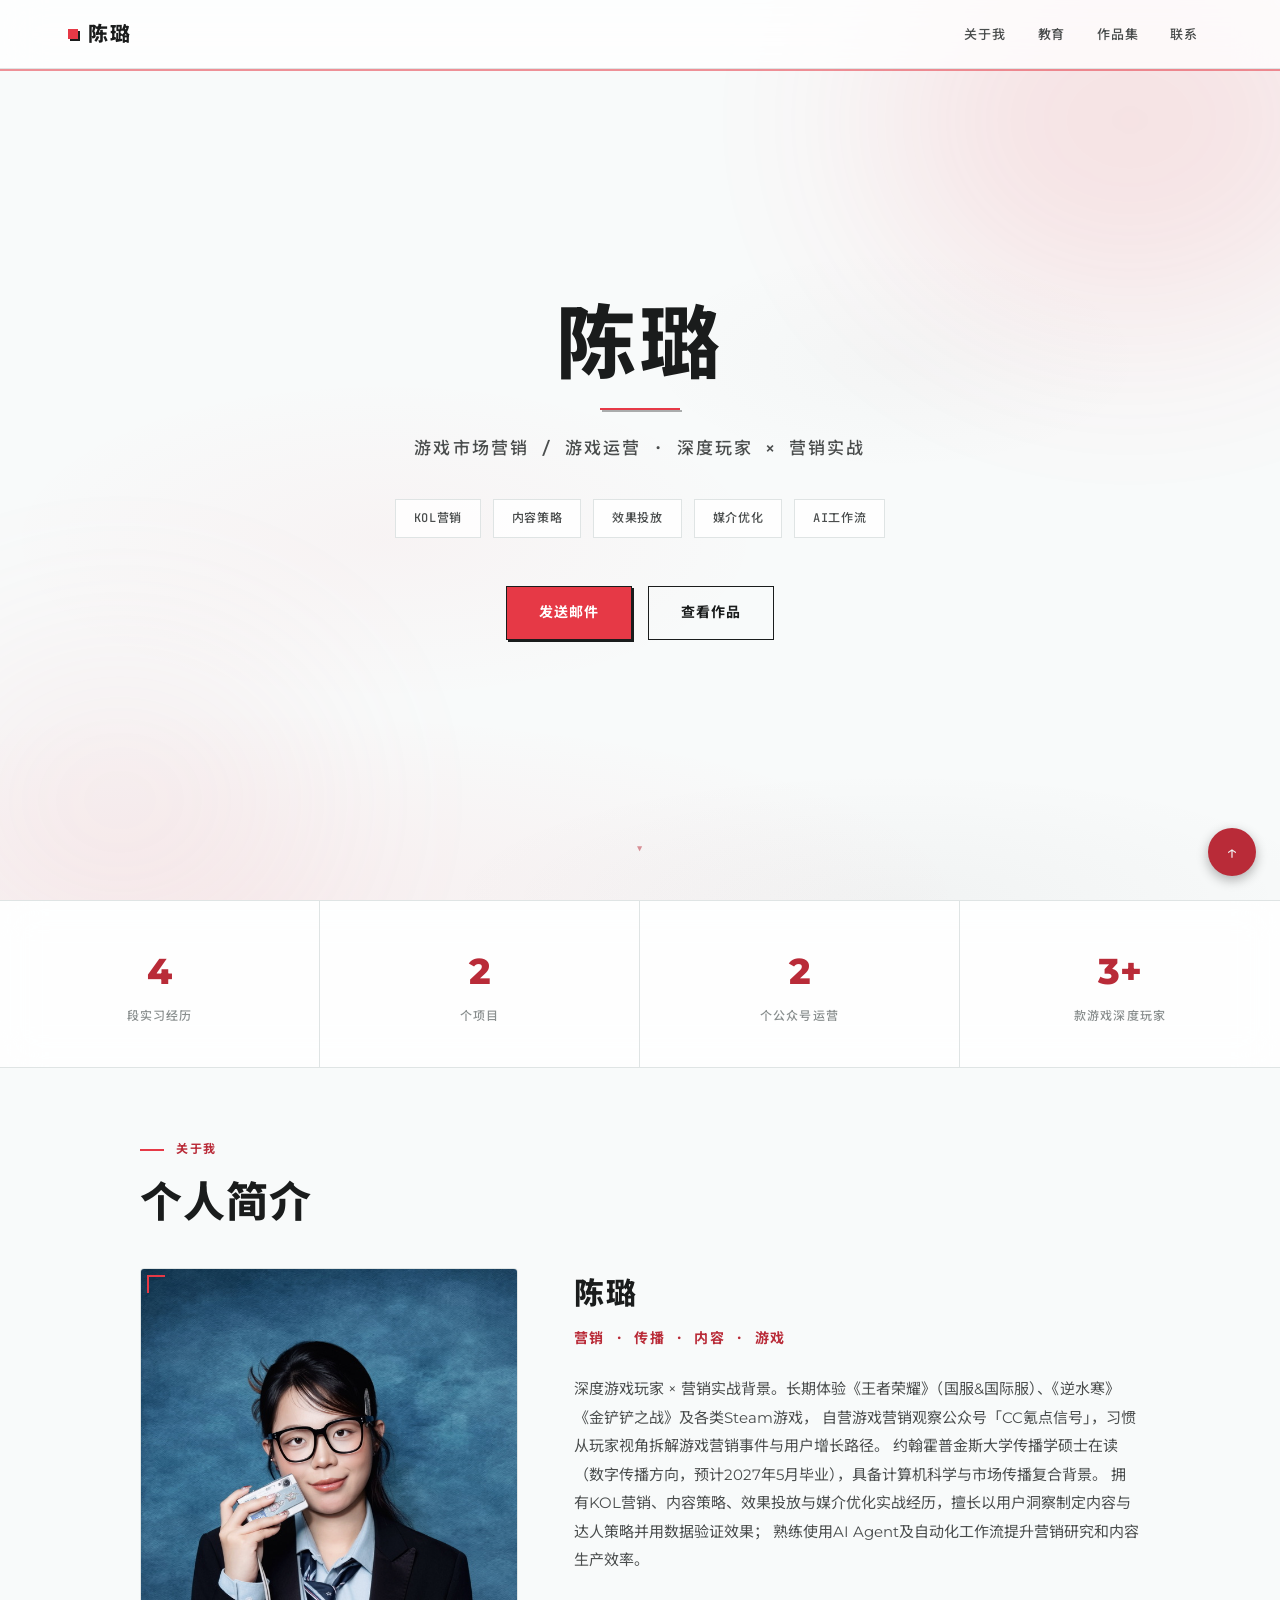
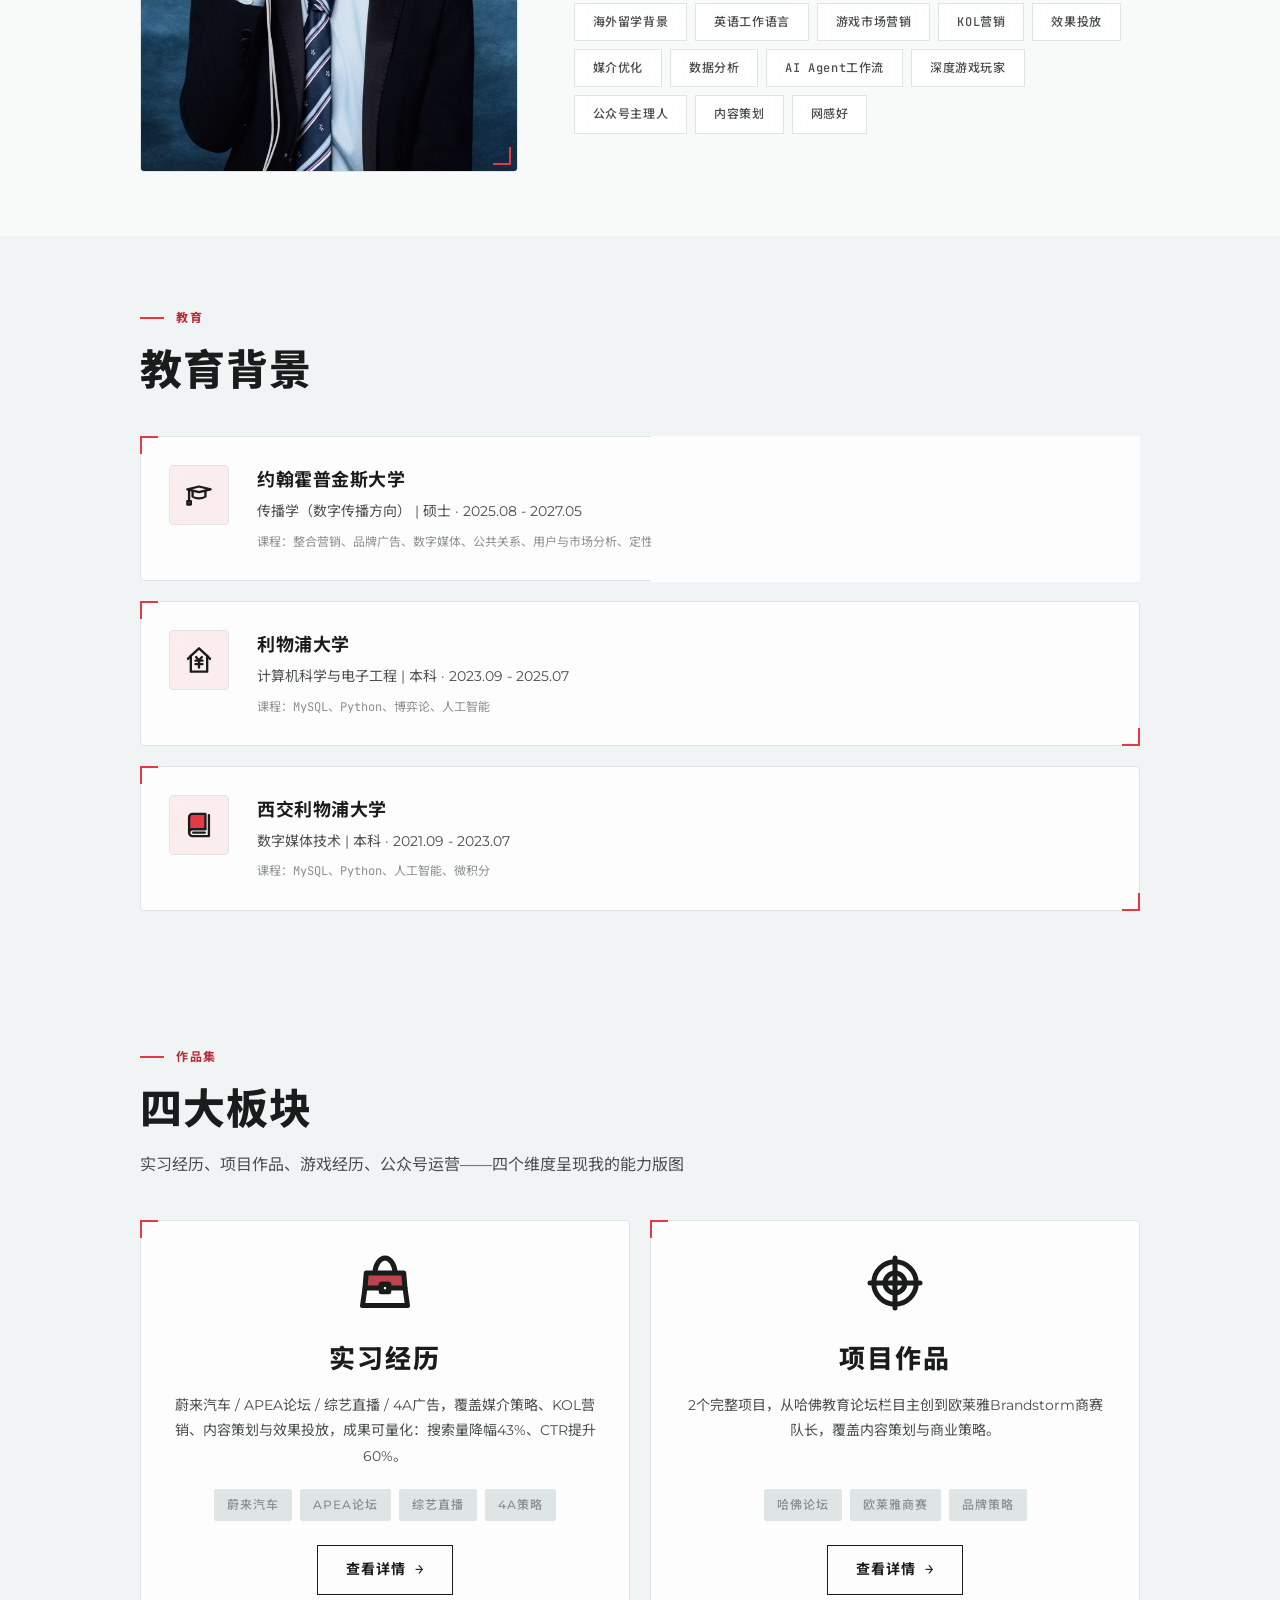
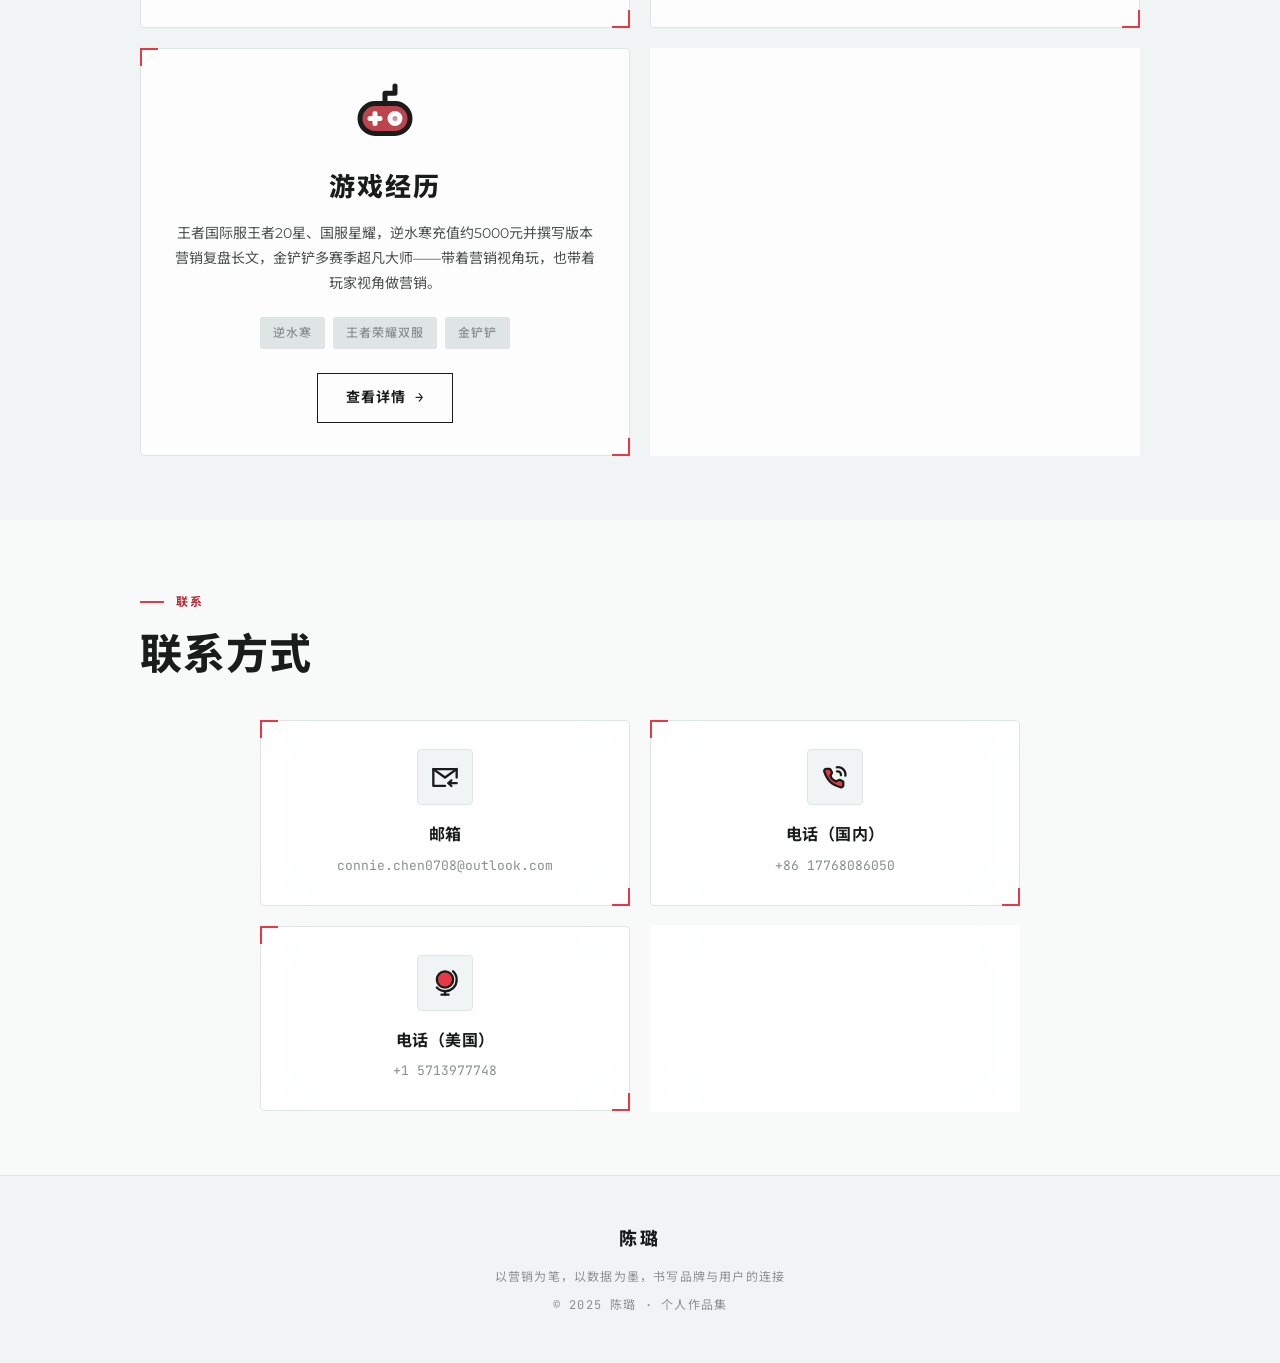
==== commit 7bd0fbad: "首页：动漫形象+数据调整+联系2×2" ====
--- a/index.html
+++ b/index.html
@@ -64,7 +64,6 @@
         <div class="hero-glow hero-glow-1"></div>
         <div class="hero-glow hero-glow-2"></div>
         <div class="hero-content">
-            <div class="hero-seal">陈</div>
             <h1 class="hero-title"><span class="name-highlight">陈璐</span></h1>
             <div class="hero-divider"></div>
             <p class="hero-subtitle">游戏市场营销 / 游戏运营 · 深度玩家 × 营销实战</p>
@@ -80,6 +79,9 @@
                 <a href="#portfolio" class="secondary">查看作品</a>
             </div>
         </div>
+        <div class="hero-avatar-wrap" id="heroAvatarWrap" aria-hidden="true">
+            <img src="assets/avatar/avatar-wave.png" class="hero-avatar" alt="">
+        </div>
         <div class="scroll-indicator"></div>
     </section>
 
@@ -90,16 +92,16 @@
             <div class="stats-bar-label">段实习经历</div>
         </div>
         <div class="stats-bar-item reveal">
-            <div class="stats-bar-value">60+</div>
-            <div class="stats-bar-label">建联合作 KOL</div>
-        </div>
-        <div class="stats-bar-item reveal">
-            <div class="stats-bar-value">500w+</div>
-            <div class="stats-bar-label">小红书话题浏览</div>
+            <div class="stats-bar-value">2</div>
+            <div class="stats-bar-label">个项目</div>
         </div>
         <div class="stats-bar-item reveal">
             <div class="stats-bar-value">2</div>
-            <div class="stats-bar-label">个自营公众号</div>
+            <div class="stats-bar-label">个公众号运营</div>
+        </div>
+        <div class="stats-bar-item reveal">
+            <div class="stats-bar-value">3+</div>
+            <div class="stats-bar-label">款游戏深度玩家</div>
         </div>
     </section>
 
@@ -139,20 +141,6 @@
                         <span class="hero-tag">内容策划</span>
                         <span class="hero-tag">网感好</span>
                     </div>
-                    <div class="profile-stats">
-                        <div class="profile-stat">
-                            <div class="profile-stat-value">4</div>
-                            <div class="profile-stat-label">4段实习</div>
-                        </div>
-                        <div class="profile-stat">
-                            <div class="profile-stat-value">2</div>
-                            <div class="profile-stat-label">个项目</div>
-                        </div>
-                        <div class="profile-stat">
-                            <div class="profile-stat-value">60+</div>
-                            <div class="profile-stat-label">合作达人</div>
-                        </div>
-                    </div>
                 </div>
             </div>
         </div>
@@ -238,7 +226,7 @@
                     <a href="gaming.html" class="btn btn-outline entry-btn">查看详情 →</a>
                 </div>
                 <div class="card portfolio-entry-card reveal">
-                    <div class="entry-icon"><img src="assets/cc-signal/cc-signal-mark.png" alt="CC SIGNAL 氪点信号标志" style="height: 60px; width: auto; display: inline-block; border-radius: 4px;"></div>
+                    <div class="entry-icon"><img class="ip-icon" src="assets/icons/wechat.svg" alt=""></div>
                     <h3 class="entry-title">公众号运营</h3>
                     <p class="entry-desc">游戏营销观察号「CC氪点信号」主理人 + 商业访谈号「创业者」主创，首期访谈2500+阅读，AI工作流将单篇制作从4天压至8小时。</p>
                     <div class="entry-tags">
@@ -285,10 +273,15 @@
     </section>
 
     <!-- Footer -->
-    <footer class="footer">
-        <div class="footer-brand">陈璐</div>
-        <p>以营销为笔，以数据为墨，书写品牌与用户的连接</p>
-        <p style="margin-top: 8px; font-size: 12px; color: var(--text-muted);">© 2025 陈璐 · 个人作品集</p>
+    <footer class="footer" id="siteFooter">
+        <div class="footer-peek" id="footerPeek" aria-hidden="true">
+            <img src="assets/avatar/avatar-peek.png" alt="">
+        </div>
+        <div class="footer-inner">
+            <div class="footer-brand">陈璐</div>
+            <p>以营销为笔，以数据为墨，书写品牌与用户的连接</p>
+            <p style="margin-top: 8px; font-size: 12px; color: var(--text-muted);">© 2025 陈璐 · 个人作品集</p>
+        </div>
     </footer>
 
     <script>
@@ -337,6 +330,28 @@
         }
         window.addEventListener('scroll', checkReveal);
         checkReveal();
+
+        // Hero 动漫形象：鼠标视差
+        const heroSec = document.querySelector('.hero');
+        const avatarWrap = document.getElementById('heroAvatarWrap');
+        if (heroSec && avatarWrap) {
+            heroSec.addEventListener('mousemove', e => {
+                const r = heroSec.getBoundingClientRect();
+                const dx = (e.clientX - r.left) / r.width - 0.5;
+                const dy = (e.clientY - r.top) / r.height - 0.5;
+                avatarWrap.style.transform = `translate(${dx * -18}px, ${dy * -10}px)`;
+            });
+            heroSec.addEventListener('mouseleave', () => { avatarWrap.style.transform = ''; });
+        }
+
+        // 页脚 peek 形象：进入视口滑出
+        const footerPeek = document.getElementById('footerPeek');
+        if (footerPeek) {
+            const peekObserver = new IntersectionObserver(entries => {
+                entries.forEach(en => { if (en.isIntersecting) footerPeek.classList.add('show'); });
+            }, { threshold: 0.2 });
+            peekObserver.observe(document.getElementById('siteFooter'));
+        }
     </script>
     <a href="#home" style="position: fixed; bottom: 24px; right: 24px; width: 48px; height: 48px; border-radius: 50%; background: var(--gold); color: var(--bg-deep); display: flex; align-items: center; justify-content: center; text-decoration: none; font-size: 20px; z-index: 100; box-shadow: 0 4px 12px rgba(0,0,0,0.3); transition: all 0.3s ease;">↑</a>
     <script src="page-toc.js" defer></script>
--- a/style.css
+++ b/style.css
@@ -390,7 +390,7 @@
 .article-card-disabled .article-jump { color: var(--text-muted); }
 
 /* ========== CONTACT ========== */
-.contact-grid { display: grid; grid-template-columns: repeat(auto-fit, minmax(240px, 1fr)); gap: 20px; }
+.contact-grid { display: grid; grid-template-columns: repeat(2, 1fr); gap: 20px; max-width: 760px; margin: 0 auto; }
 .contact-card { padding: 28px; text-align: center; text-decoration: none; color: inherit; }
 .contact-card:hover { color: inherit; }
 .contact-icon { width: 56px; height: 56px; border-radius: 4px; display: flex; align-items: center; justify-content: center; margin: 0 auto 16px; font-size: 24px; border: 1px solid var(--border-color); transition: all 0.3s ease; background: var(--bg-secondary); }
@@ -528,3 +528,46 @@
 .article-cover { display: block; width: calc(100% + 44px); max-width: none; height: 165px; object-fit: cover; margin: -20px -22px 14px; border-bottom: 1px solid var(--border-color); }
 .mascot-inline { height: 54px; width: auto; vertical-align: middle; }
 .article-head { display: flex; align-items: center; justify-content: space-between; gap: 12px; flex-wrap: wrap; }
+
+/* ========== 动漫形象装饰 ========== */
+.hero-avatar-wrap {
+    position: absolute; right: 5%; bottom: 0; z-index: 1;
+    transition: transform 0.6s cubic-bezier(0.22, 1, 0.36, 1);
+    pointer-events: none;
+}
+.hero-avatar {
+    height: min(64vh, 580px); width: auto; display: block;
+    transform-origin: 50% 100%;
+    filter: drop-shadow(0 20px 30px rgba(26, 28, 28, 0.14));
+    animation: avatar-in 1.1s cubic-bezier(0.22, 1, 0.36, 1) 0.7s both,
+               avatar-float 5.5s ease-in-out 2s infinite;
+}
+@keyframes avatar-in {
+    from { opacity: 0; transform: translateY(60px) scale(0.96); }
+    to { opacity: 1; transform: translateY(0) scale(1); }
+}
+@keyframes avatar-float {
+    0%, 100% { transform: translateY(0) rotate(-0.6deg); }
+    50% { transform: translateY(-12px) rotate(0.8deg); }
+}
+.footer { overflow: hidden; }
+.footer-inner { position: relative; z-index: 1; }
+.footer-peek {
+    position: absolute; right: 6%; bottom: 0; z-index: 0;
+    transform: translateY(46%);
+    transition: transform 1s cubic-bezier(0.22, 1, 0.36, 1);
+    pointer-events: none;
+}
+.footer-peek.show { transform: translateY(0); }
+.footer-peek img {
+    height: 190px; width: auto; display: block;
+    filter: drop-shadow(0 10px 18px rgba(26, 28, 28, 0.10));
+    animation: peek-bob 6s ease-in-out 1.4s infinite;
+}
+@keyframes peek-bob {
+    0%, 100% { transform: translateY(0); }
+    50% { transform: translateY(-6px); }
+}
+@media (max-width: 1180px) { .hero-avatar-wrap { display: none; } }
+@media (max-width: 900px) { .footer-peek { display: none; } }
+@media (max-width: 768px) { .contact-grid { grid-template-columns: 1fr; } }
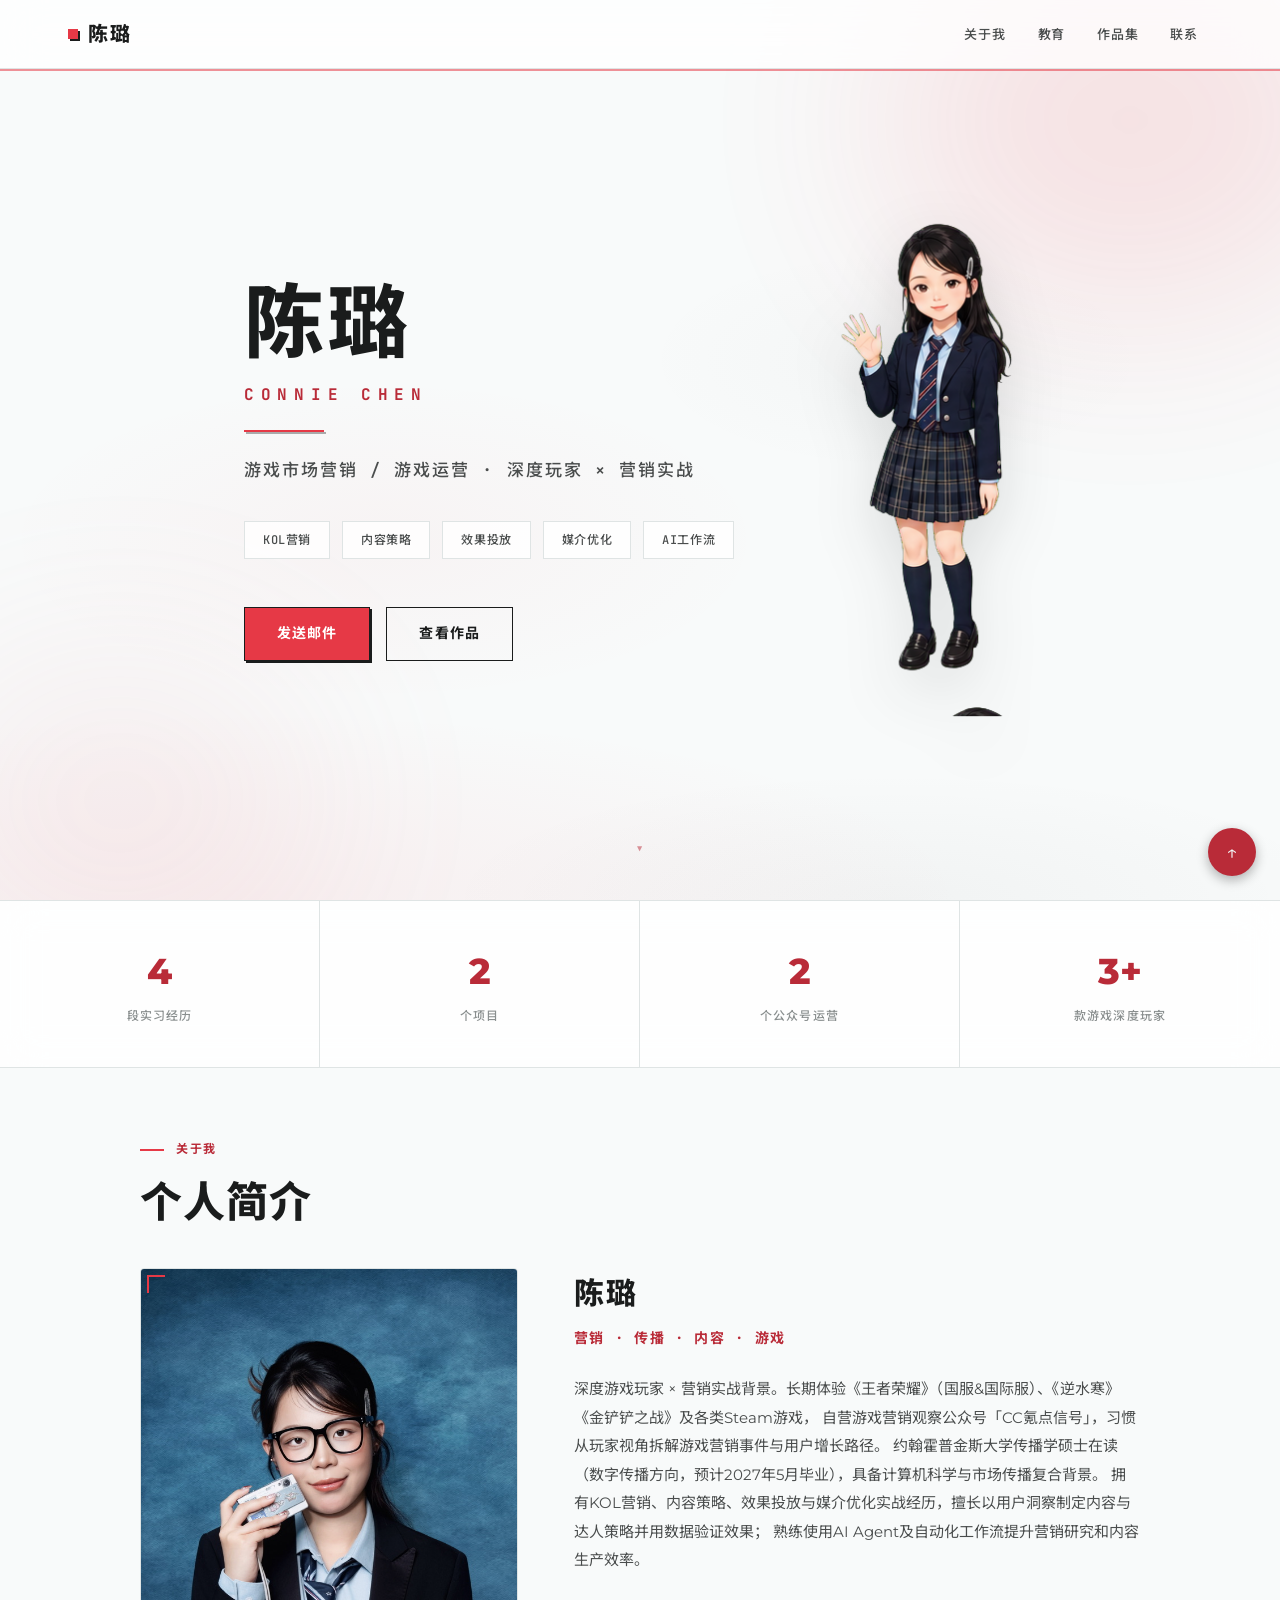
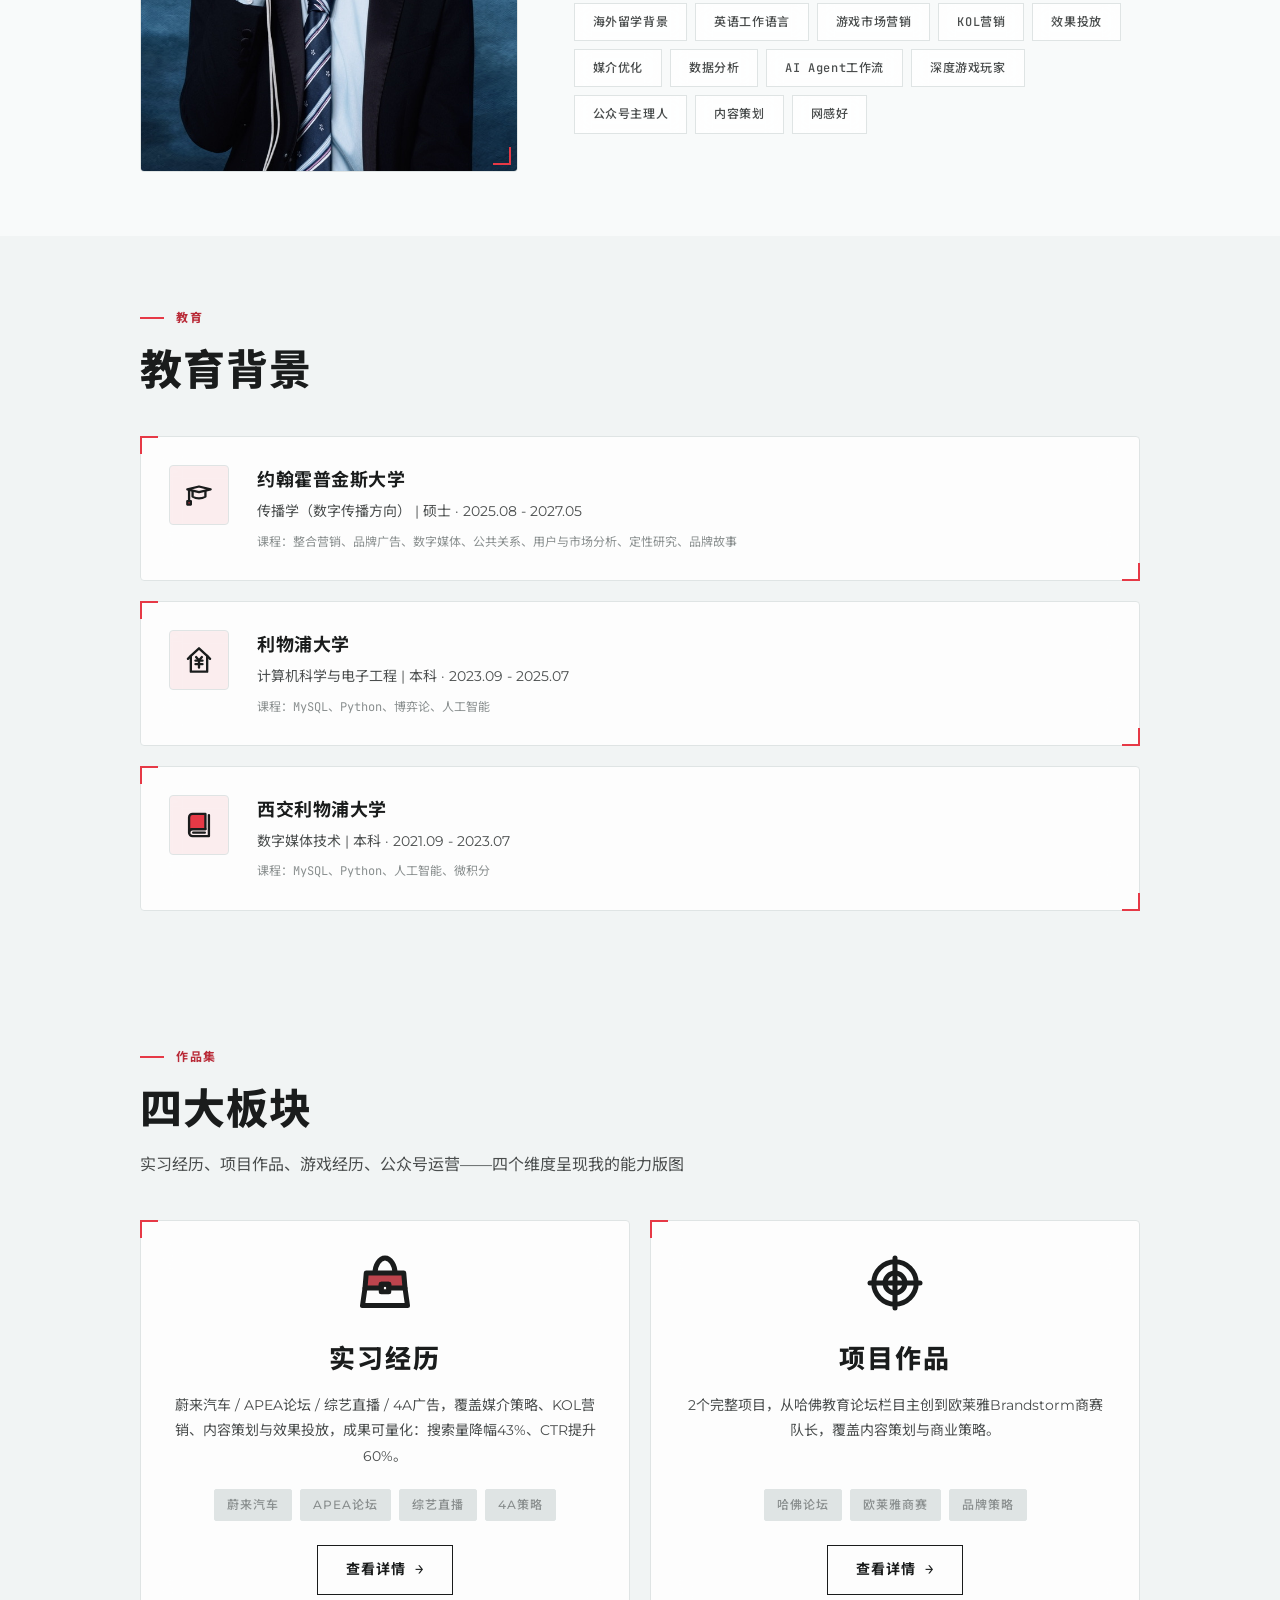
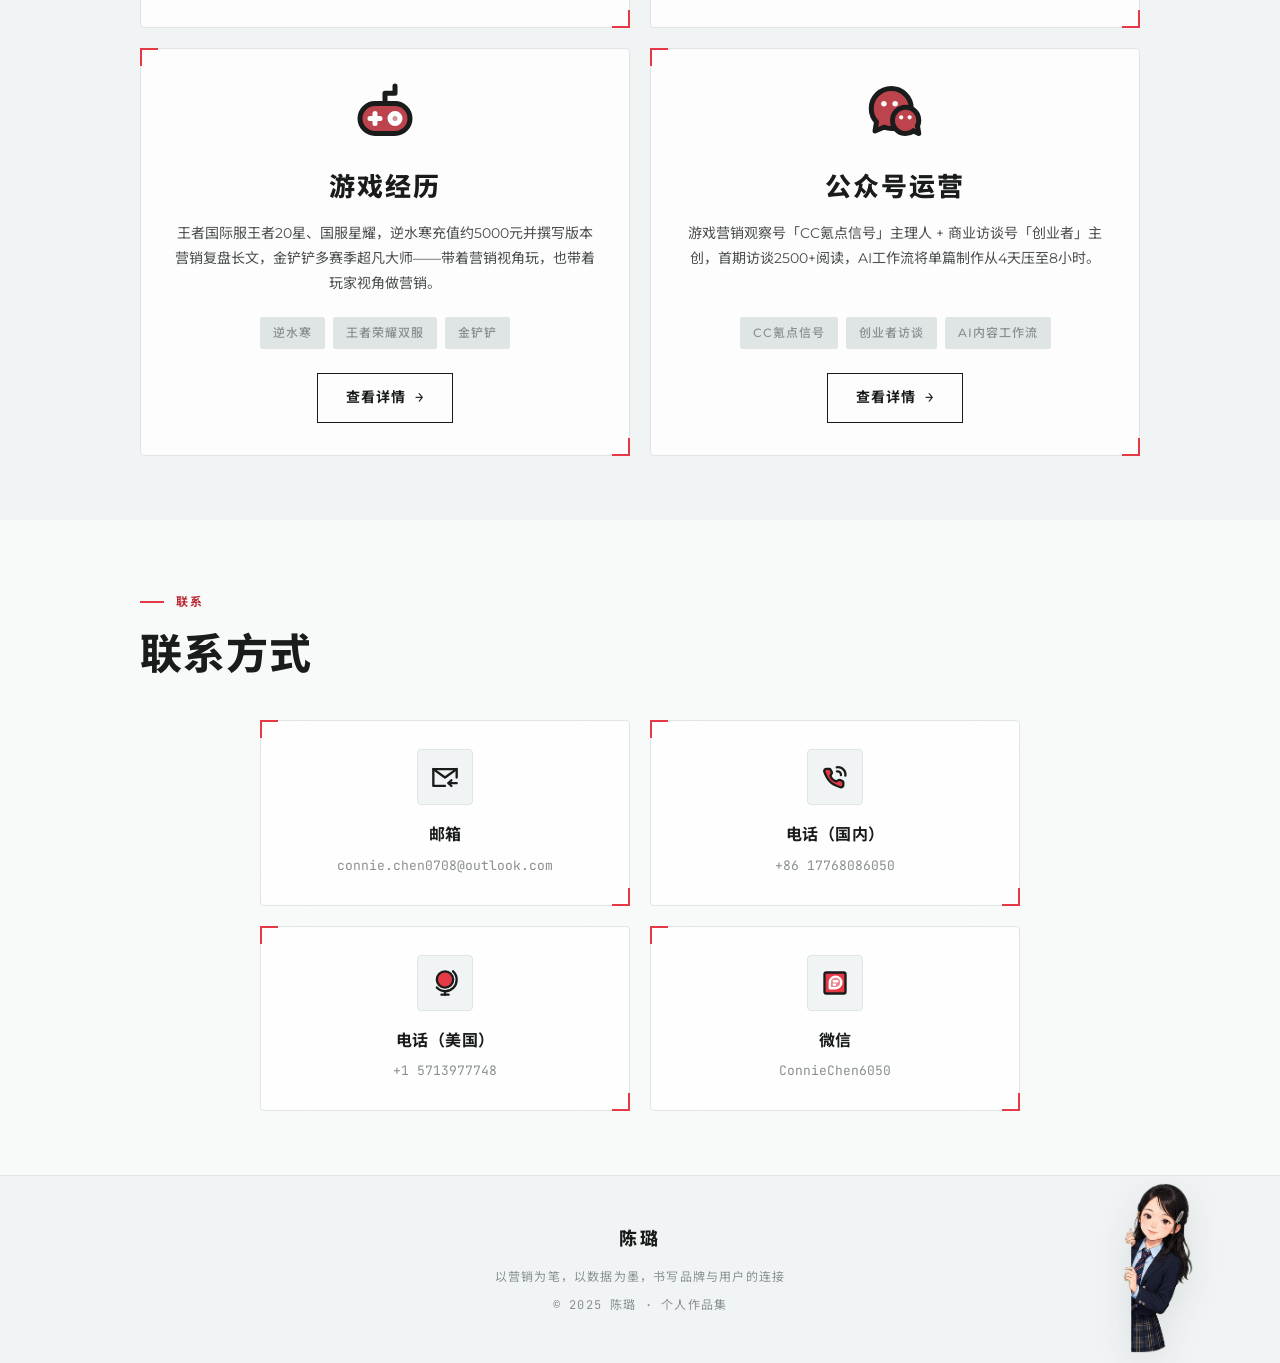
==== commit f66448e9: "Add files via upload" ====
--- a/index.html
+++ b/index.html
@@ -63,8 +63,10 @@
         <div class="hero-mist"></div>
         <div class="hero-glow hero-glow-1"></div>
         <div class="hero-glow hero-glow-2"></div>
+        <div class="hero-inner">
         <div class="hero-content">
             <h1 class="hero-title"><span class="name-highlight">陈璐</span></h1>
+            <div class="hero-name-en">CONNIE CHEN</div>
             <div class="hero-divider"></div>
             <p class="hero-subtitle">游戏市场营销 / 游戏运营 · 深度玩家 × 营销实战</p>
             <div class="hero-tags">
@@ -81,6 +83,7 @@
         </div>
         <div class="hero-avatar-wrap" id="heroAvatarWrap" aria-hidden="true">
             <img src="assets/avatar/avatar-wave.png" class="hero-avatar" alt="">
+        </div>
         </div>
         <div class="scroll-indicator"></div>
     </section>
@@ -355,5 +358,6 @@
     </script>
     <a href="#home" style="position: fixed; bottom: 24px; right: 24px; width: 48px; height: 48px; border-radius: 50%; background: var(--gold); color: var(--bg-deep); display: flex; align-items: center; justify-content: center; text-decoration: none; font-size: 20px; z-index: 100; box-shadow: 0 4px 12px rgba(0,0,0,0.3); transition: all 0.3s ease;">↑</a>
     <script src="page-toc.js" defer></script>
+    <script src="cursor.js" defer></script>
 </body>
 </html>
--- a/style.css
+++ b/style.css
@@ -416,10 +416,45 @@
     min-height: 50vh; display: flex; align-items: center; justify-content: center;
     position: relative; padding: 80px 24px 40px;
 }
-.detail-hero-bg { position: absolute; inset: 0; background: linear-gradient(180deg, var(--bg-secondary), var(--bg-primary)); z-index: 0; }
+.detail-hero-bg {
+    position: absolute; inset: 0; z-index: 0;
+    background: linear-gradient(180deg, rgba(230, 57, 70, 0.055) 0%, var(--bg-secondary) 42%, var(--bg-primary) 100%);
+    border-bottom: 1px solid rgba(230, 57, 70, 0.14);
+}
+/* 柔光光斑缓慢漂移（大团模糊红光，呼吸感） */
 .detail-hero-bg::before {
-    content: ''; position: absolute; bottom: 0; left: 0; right: 0; height: 50%;
-    background: radial-gradient(ellipse 80% 40% at 50% 100%, rgba(230, 57, 70, 0.05) 0%, transparent 70%);
+    content: ''; position: absolute; inset: -12%;
+    background:
+        radial-gradient(closest-side, rgba(230, 57, 70, 0.16), transparent 72%) 6% 18% / 300px 300px no-repeat,
+        radial-gradient(closest-side, rgba(185, 43, 56, 0.12), transparent 70%) 82% 12% / 380px 380px no-repeat,
+        radial-gradient(closest-side, rgba(230, 57, 70, 0.10), transparent 70%) 62% 78% / 340px 340px no-repeat,
+        radial-gradient(closest-side, rgba(229, 138, 147, 0.14), transparent 72%) 26% 82% / 260px 260px no-repeat,
+        radial-gradient(ellipse 80% 40% at 50% 100%, rgba(230, 57, 70, 0.08) 0%, transparent 70%);
+    animation: hero-glow-drift 32s ease-in-out infinite alternate;
+    pointer-events: none;
+}
+@keyframes hero-glow-drift {
+    0%   { transform: translate3d(0, 0, 0) scale(1); opacity: 0.85; }
+    50%  { transform: translate3d(2.5%, -3%, 0) scale(1.05); opacity: 1; }
+    100% { transform: translate3d(-2.5%, 2%, 0) scale(0.97); opacity: 0.9; }
+}
+/* 稀疏微尘缓缓上升（低透明、大间距、速度慢 = 高级感的关键） */
+.detail-hero-bg::after {
+    content: ''; position: absolute; inset: 0; opacity: 0.5;
+    background-image:
+        radial-gradient(circle, rgba(230, 57, 70, 0.30) 1px, transparent 1.4px),
+        radial-gradient(circle, rgba(185, 43, 56, 0.22) 1.4px, transparent 1.8px);
+    background-size: 240px 240px, 360px 360px;
+    background-position: 0 0, 120px 180px;
+    animation: hero-dust-rise 60s linear infinite;
+    pointer-events: none;
+}
+@keyframes hero-dust-rise {
+    from { background-position: 0 0, 120px 180px; }
+    to   { background-position: 240px -480px, 480px -540px; }
+}
+@media (prefers-reduced-motion: reduce) {
+    .detail-hero-bg::before, .detail-hero-bg::after { animation: none; }
 }
 .detail-hero-content { position: relative; z-index: 1; text-align: center; max-width: 800px; }
 .detail-hero .hero-seal { margin-bottom: 20px; }
@@ -476,17 +511,36 @@
 .reveal { opacity: 0; transform: translateY(40px); transition: all 0.8s cubic-bezier(0.16, 1, 0.3, 1); }
 .reveal.visible { opacity: 1; transform: translateY(0); }
 
-/* ========== PAGE TOC 详情页左侧目录（page-toc.js 自动生成） ========== */
+/* ========== PAGE TOC 详情页左侧目录（page-toc.js 自动生成，默认收起） ========== */
 .page-toc {
-    position: fixed; left: 28px; top: 50%; z-index: 900; width: 176px;
+    position: fixed; left: 0; top: 50%; z-index: 900; width: 218px;
     background: rgba(255, 255, 255, 0.85); backdrop-filter: blur(20px);
-    border: 1px solid var(--border-color); border-radius: 4px;
-    padding: 16px 6px 16px 0;
-    opacity: 0; transform: translateY(-50%) translateX(-14px);
+    border: 1px solid var(--border-color); border-left: none; border-radius: 0 4px 4px 0;
+    padding: 16px 42px 16px 0;
+    opacity: 0; transform: translateY(-50%) translateX(calc(-100% + 42px));
     transition: opacity 0.5s ease, transform 0.5s cubic-bezier(0.16, 1, 0.3, 1);
     box-shadow: 0 4px 20px rgba(26, 28, 28, 0.06);
 }
-.page-toc.toc-ready { opacity: 1; transform: translateY(-50%) translateX(0); }
+.page-toc.toc-ready { opacity: 1; }
+.page-toc.toc-open { transform: translateY(-50%) translateX(0); }
+.page-toc-toggle {
+    position: absolute; right: 0; top: 50%; transform: translateY(-50%);
+    width: 42px; height: 96px; border: none; background: transparent;
+    display: flex; flex-direction: column; align-items: center; justify-content: center; gap: 8px;
+    cursor: pointer; padding: 0;
+}
+.page-toc-toggle::before {
+    content: ''; width: 10px; height: 10px; background: var(--gold-light);
+    box-shadow: 2px 2px 0 0 var(--hud-cyan); flex-shrink: 0;
+    transition: transform 0.4s cubic-bezier(0.16, 1, 0.3, 1);
+}
+.page-toc.toc-open .page-toc-toggle::before { transform: rotate(45deg); }
+.page-toc-toggle span {
+    writing-mode: vertical-rl; font-family: var(--font-mono); font-size: 11px;
+    font-weight: 700; letter-spacing: 0.3em; color: var(--text-secondary);
+    transition: color 0.25s ease;
+}
+.page-toc-toggle:hover span { color: var(--gold); }
 .page-toc-title {
     font-family: var(--font-mono); font-size: 10px; font-weight: 700;
     letter-spacing: 0.14em; color: var(--text-muted); text-transform: uppercase;
@@ -568,6 +622,60 @@
     0%, 100% { transform: translateY(0); }
     50% { transform: translateY(-6px); }
 }
+/* ========== 首页 HERO 构图（桌面端：左文右人成组居中，间距紧凑） ========== */
+.hero-inner { position: relative; z-index: 1; }
+.hero-name-en {
+    font-family: var(--font-mono); font-size: clamp(13px, 1.6vw, 16px);
+    font-weight: 700; letter-spacing: 0.42em; color: var(--gold);
+    margin: -6px 0 22px; animation: fadeInUp 0.8s ease-out 0.5s both;
+}
+@media (min-width: 1181px) {
+    .hero-inner { display: flex; align-items: center; gap: clamp(56px, 6.5vw, 120px); }
+    .hero-content { text-align: left; max-width: 600px; }
+    .hero-divider { margin: 0 0 24px; }
+    .hero-tags { justify-content: flex-start; }
+    .hero-contact { justify-content: flex-start; }
+    .hero-avatar-wrap { position: relative; right: auto; bottom: auto; flex-shrink: 0; }
+    .hero-avatar { height: min(60vh, 540px); }
+}
+@media (min-width: 1181px) and (max-height: 760px) {
+    .hero-avatar { height: min(54vh, 460px); }
+}
+
 @media (max-width: 1180px) { .hero-avatar-wrap { display: none; } }
 @media (max-width: 900px) { .footer-peek { display: none; } }
 @media (max-width: 768px) { .contact-grid { grid-template-columns: 1fr; } }
+
+/* ========== 自定义光标（圆圈跟随，参考 Kimi 官网，cursor.js 驱动） ========== */
+@media (pointer: fine) {
+    body.custom-cursor, body.custom-cursor a, body.custom-cursor button,
+    body.custom-cursor [role="button"], body.custom-cursor input,
+    body.custom-cursor textarea, body.custom-cursor select,
+    body.custom-cursor label, body.custom-cursor summary { cursor: none; }
+}
+.cursor-dot, .cursor-ring {
+    position: fixed; top: 0; left: 0; z-index: 9999;
+    pointer-events: none; border-radius: 50%;
+    opacity: 0; transition: opacity 0.25s ease;
+    will-change: transform;
+}
+body.cursor-live .cursor-dot, body.cursor-live .cursor-ring { opacity: 1; }
+.cursor-dot {
+    width: 6px; height: 6px; background: var(--gold-light);
+}
+.cursor-ring {
+    width: 34px; height: 34px;
+    border: 1.5px solid rgba(230, 57, 70, 0.55);
+    background: rgba(230, 57, 70, 0.04);
+    transition: opacity 0.25s ease, width 0.22s ease, height 0.22s ease,
+                border-color 0.22s ease, background 0.22s ease;
+}
+.cursor-ring.cursor-hover {
+    width: 52px; height: 52px;
+    border-color: rgba(230, 57, 70, 0.9);
+    background: rgba(230, 57, 70, 0.10);
+}
+.cursor-ring.cursor-down { width: 24px; height: 24px; border-color: rgba(185, 43, 56, 0.9); }
+@media (pointer: coarse) {
+    .cursor-dot, .cursor-ring { display: none; }
+}
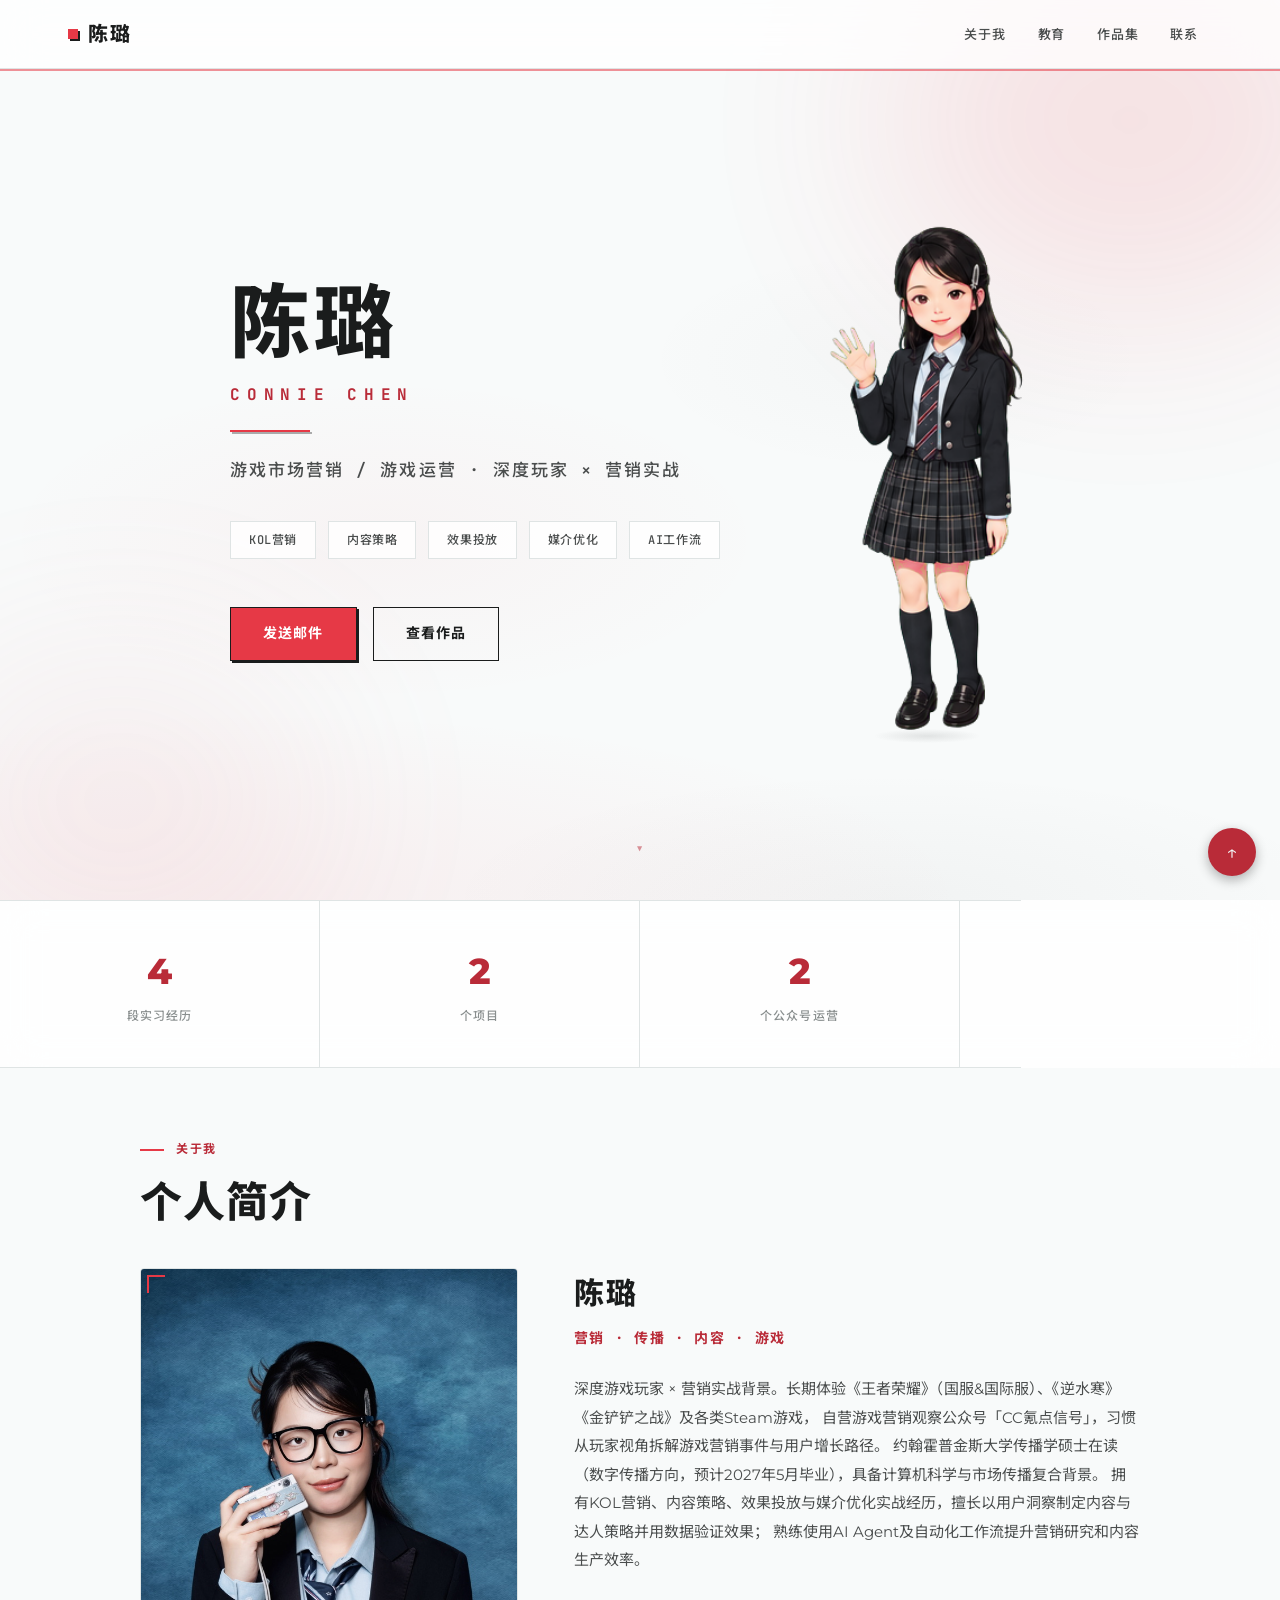
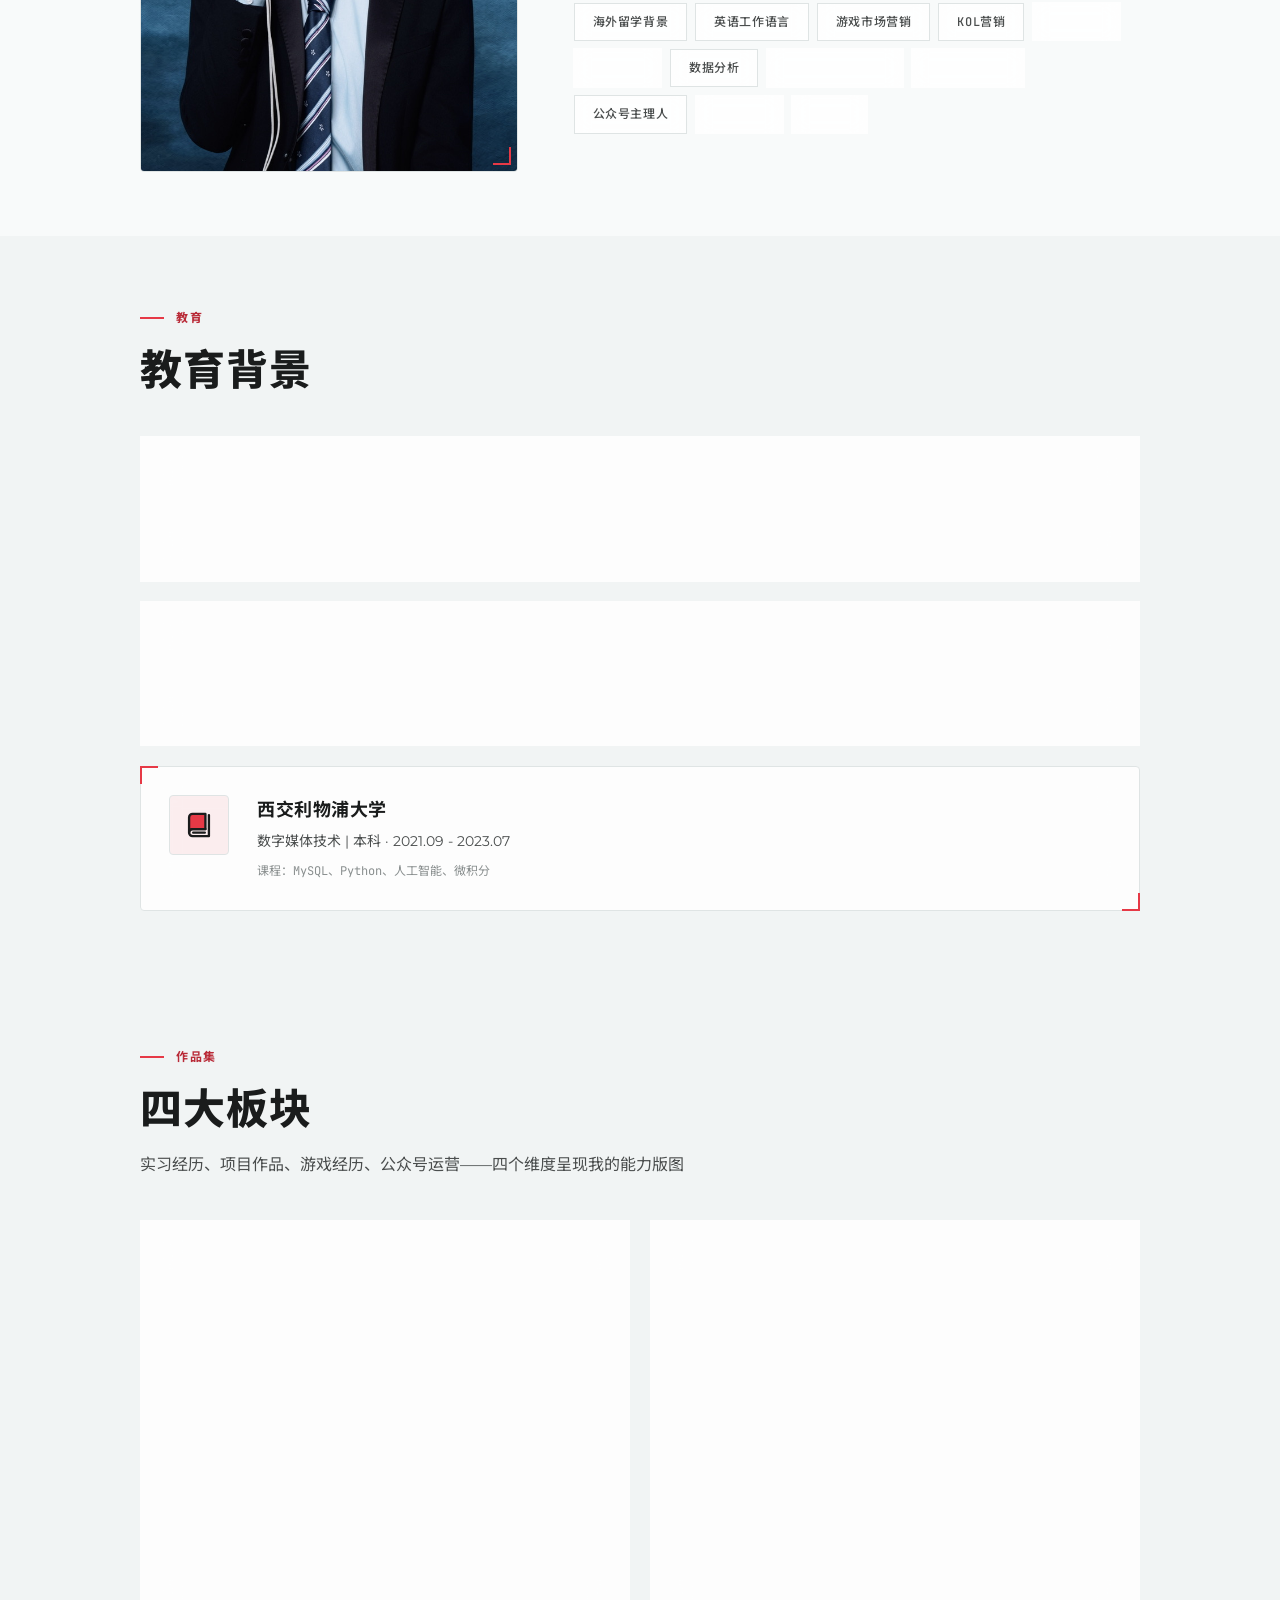
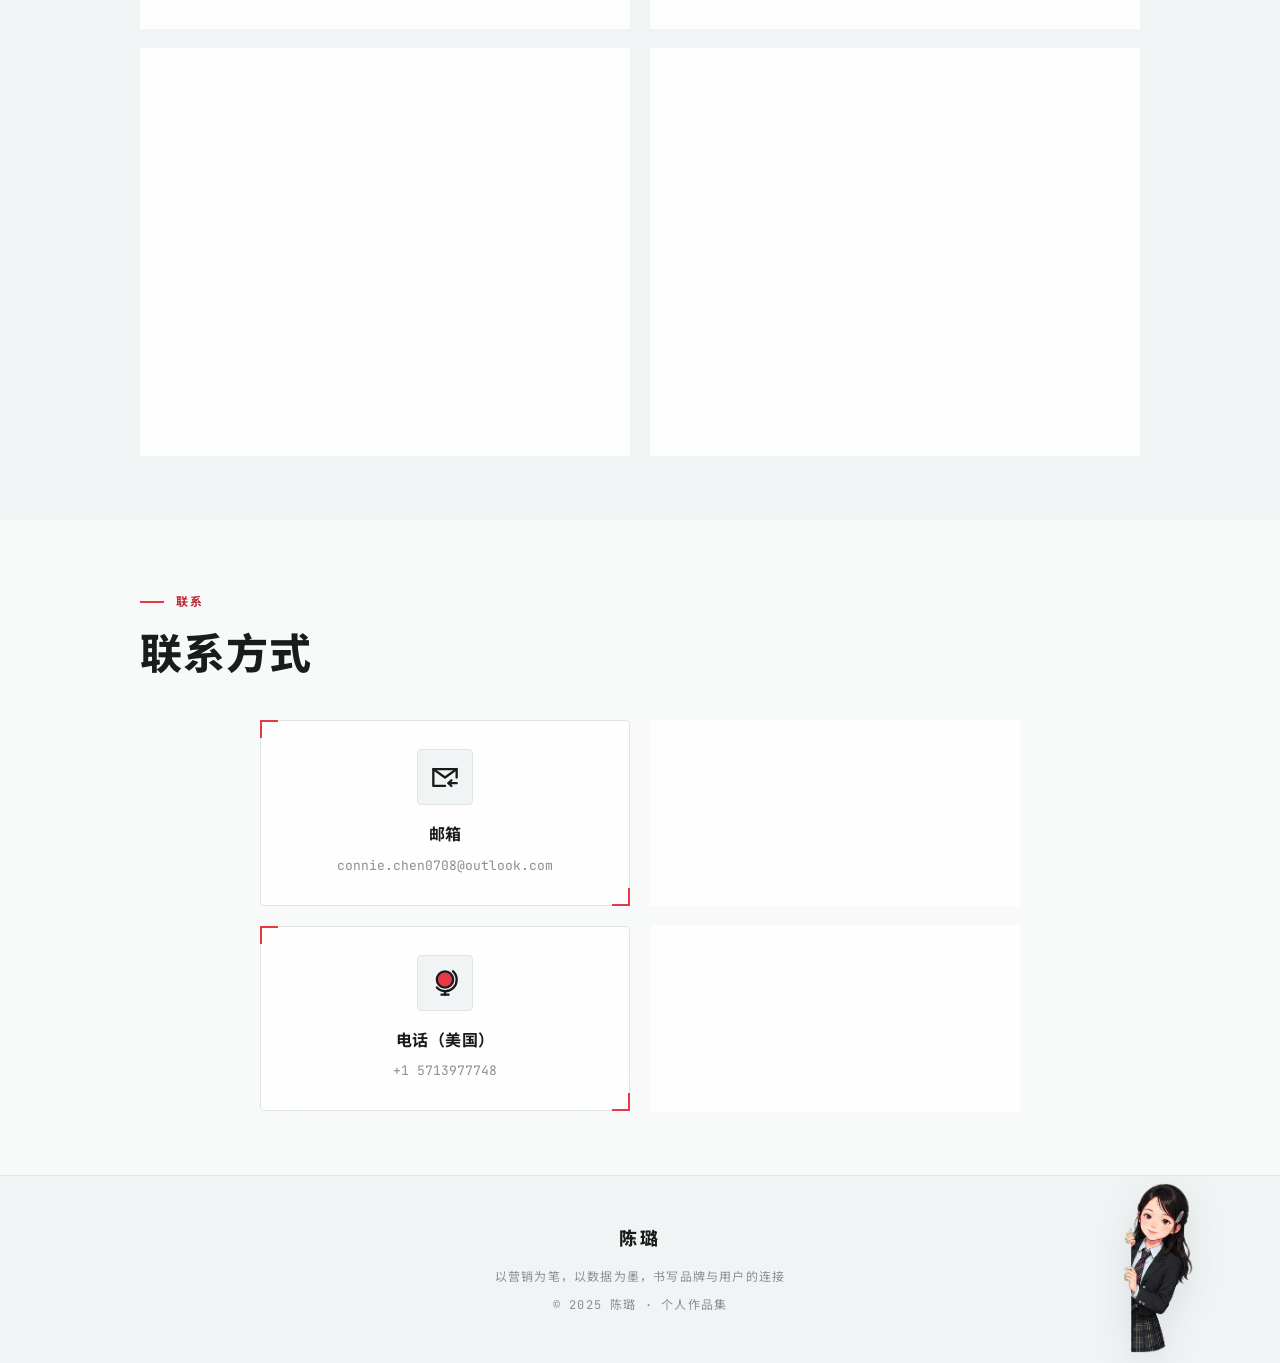
==== commit c68b3d86: "Add files via upload" ====
--- a/index.html
+++ b/index.html
@@ -359,5 +359,6 @@
     <a href="#home" style="position: fixed; bottom: 24px; right: 24px; width: 48px; height: 48px; border-radius: 50%; background: var(--gold); color: var(--bg-deep); display: flex; align-items: center; justify-content: center; text-decoration: none; font-size: 20px; z-index: 100; box-shadow: 0 4px 12px rgba(0,0,0,0.3); transition: all 0.3s ease;">↑</a>
     <script src="page-toc.js" defer></script>
     <script src="cursor.js" defer></script>
+<script src="interactions.js" defer></script>
 </body>
 </html>
--- a/style.css
+++ b/style.css
@@ -353,6 +353,10 @@
 
 /* ========== METRIC HIGHLIGHT 数据亮点 ========== */
 .metric-row { display: grid; grid-template-columns: repeat(auto-fit, minmax(150px, 1fr)); gap: 14px; margin: 20px 0 8px; }
+/* 六卡战绩墙：桌面端 3×2 对称排列 */
+.metric-row-six { grid-template-columns: repeat(3, 1fr); }
+@media (max-width: 768px) { .metric-row-six { grid-template-columns: repeat(2, 1fr); } }
+@media (max-width: 480px) { .metric-row-six { grid-template-columns: 1fr; } }
 .metric-card {
     background: var(--bg-card); backdrop-filter: blur(20px);
     border: 1px solid var(--border-color); border-radius: 4px;
@@ -413,13 +417,12 @@
 
 /* ========== DETAIL PAGE ========== */
 .detail-hero {
-    min-height: 50vh; display: flex; align-items: center; justify-content: center;
-    position: relative; padding: 80px 24px 40px;
+    min-height: 36vh; display: flex; align-items: center; justify-content: center;
+    position: relative; padding: 96px 24px 36px; overflow: hidden;
 }
 .detail-hero-bg {
     position: absolute; inset: 0; z-index: 0;
-    background: linear-gradient(180deg, rgba(230, 57, 70, 0.055) 0%, var(--bg-secondary) 42%, var(--bg-primary) 100%);
-    border-bottom: 1px solid rgba(230, 57, 70, 0.14);
+    background: linear-gradient(180deg, rgba(230, 57, 70, 0.045) 0%, var(--bg-secondary) 38%, var(--bg-primary) 96%);
 }
 /* 柔光光斑缓慢漂移（大团模糊红光，呼吸感） */
 .detail-hero-bg::before {
@@ -438,20 +441,21 @@
     50%  { transform: translate3d(2.5%, -3%, 0) scale(1.05); opacity: 1; }
     100% { transform: translate3d(-2.5%, 2%, 0) scale(0.97); opacity: 0.9; }
 }
-/* 稀疏微尘缓缓上升（低透明、大间距、速度慢 = 高级感的关键） */
+/* 光子流：一道柔和对角光带缓慢扫过 + 稀疏微尘缓缓上升 */
 .detail-hero-bg::after {
-    content: ''; position: absolute; inset: 0; opacity: 0.5;
+    content: ''; position: absolute; inset: 0; opacity: 0.6;
     background-image:
+        linear-gradient(115deg, transparent 42%, rgba(230, 57, 70, 0.045) 47%, rgba(230, 57, 70, 0.10) 50%, rgba(230, 57, 70, 0.045) 53%, transparent 58%),
         radial-gradient(circle, rgba(230, 57, 70, 0.30) 1px, transparent 1.4px),
         radial-gradient(circle, rgba(185, 43, 56, 0.22) 1.4px, transparent 1.8px);
-    background-size: 240px 240px, 360px 360px;
-    background-position: 0 0, 120px 180px;
-    animation: hero-dust-rise 60s linear infinite;
+    background-size: 280% 100%, 240px 240px, 360px 360px;
+    background-position: 135% 0, 0 0, 120px 180px;
+    animation: hero-stream-flow 40s linear infinite;
     pointer-events: none;
 }
-@keyframes hero-dust-rise {
-    from { background-position: 0 0, 120px 180px; }
-    to   { background-position: 240px -480px, 480px -540px; }
+@keyframes hero-stream-flow {
+    from { background-position: 135% 0, 0 0, 120px 180px; }
+    to   { background-position: -135% 0, 240px -480px, 480px -540px; }
 }
 @media (prefers-reduced-motion: reduce) {
     .detail-hero-bg::before, .detail-hero-bg::after { animation: none; }
@@ -592,9 +596,15 @@
 .hero-avatar {
     height: min(64vh, 580px); width: auto; display: block;
     transform-origin: 50% 100%;
-    filter: drop-shadow(0 20px 30px rgba(26, 28, 28, 0.14));
     animation: avatar-in 1.1s cubic-bezier(0.22, 1, 0.36, 1) 0.7s both,
                avatar-float 5.5s ease-in-out 2s infinite;
+}
+/* 贴地椭圆浅影（替代 drop-shadow，避免悬空黑团） */
+.hero-avatar-wrap::after {
+    content: ''; position: absolute; left: 50%; bottom: -6px;
+    width: 62%; height: 20px; transform: translateX(-50%);
+    background: radial-gradient(ellipse 50% 50% at 50% 50%, rgba(26, 28, 28, 0.10) 0%, transparent 70%);
+    pointer-events: none;
 }
 @keyframes avatar-in {
     from { opacity: 0; transform: translateY(60px) scale(0.96); }
@@ -679,3 +689,175 @@
 @media (pointer: coarse) {
     .cursor-dot, .cursor-ring { display: none; }
 }
+
+/* ========== EASTER EGG 彩蛋小组件（gaming.html → gaming-ideas.html） ========== */
+.egg-card {
+    position: relative; margin-top: 20px; padding: 22px 28px;
+    background: #1A1C1C; border: 1px dashed rgba(230, 57, 70, 0.55);
+    cursor: pointer; overflow: hidden; transition: border-color 0.3s ease, transform 0.3s ease;
+}
+.egg-card:hover { border-color: var(--gold-light); transform: translateY(-2px); }
+.egg-scan {
+    position: absolute; top: 0; bottom: 0; width: 120px; left: -140px;
+    background: linear-gradient(90deg, transparent, rgba(230, 57, 70, 0.16), transparent);
+    animation: egg-scan 3.2s linear infinite; pointer-events: none;
+}
+@keyframes egg-scan { from { left: -140px; } to { left: 110%; } }
+.egg-inner { position: relative; z-index: 1; display: flex; align-items: center; gap: 18px; }
+.egg-dot {
+    width: 10px; height: 10px; border-radius: 50%; background: var(--gold-light); flex-shrink: 0;
+    animation: egg-blink 1.6s ease-in-out infinite;
+}
+@keyframes egg-blink {
+    0%, 100% { opacity: 1; box-shadow: 0 0 0 0 rgba(230, 57, 70, 0.5); }
+    50% { opacity: 0.35; box-shadow: 0 0 0 8px rgba(230, 57, 70, 0); }
+}
+.egg-title { font-family: var(--font-mono); color: #F8FAFA; font-size: 18px; font-weight: 700; letter-spacing: 0.3em; }
+.egg-sub { font-family: var(--font-mono); color: rgba(248, 250, 250, 0.45); font-size: 11px; letter-spacing: 0.14em; margin-top: 5px; }
+.egg-cta { margin-left: auto; font-family: var(--font-mono); color: var(--gold-light); font-size: 12px; font-weight: 700; letter-spacing: 0.12em; white-space: nowrap; }
+.egg-particle { position: fixed; z-index: 9999; pointer-events: none; }
+.egg-ring {
+    position: fixed; z-index: 9998; width: 60px; height: 60px;
+    border: 2px solid rgba(230, 57, 70, 0.8); border-radius: 50%; pointer-events: none;
+}
+.egg-flash {
+    position: fixed; inset: 0; background: #FFFFFF; opacity: 0;
+    pointer-events: none; z-index: 9997; transition: opacity 0.18s ease-out 0.25s;
+}
+.egg-flash.on { opacity: 0.92; }
+/* 抵达灵感页的白场渐隐 */
+.egg-veil { position: fixed; inset: 0; background: #FFFFFF; z-index: 10000; pointer-events: none; opacity: 0; }
+body.egg-arrive .egg-veil { animation: egg-veil-out 0.9s ease-out forwards; }
+@keyframes egg-veil-out { from { opacity: 0.95; } to { opacity: 0; } }
+@media (prefers-reduced-motion: reduce) {
+    .egg-scan, .egg-dot { animation: none; }
+    body.egg-arrive .egg-veil { animation: none; }
+}
+
+/* ========== 灵感页内容组件（gaming-ideas.html） ========== */
+.idea-quote {
+    border-left: 3px solid var(--gold-light); background: rgba(230, 57, 70, 0.05);
+    padding: 18px 22px; font-size: 16px; line-height: 1.9; color: var(--text-primary); margin: 16px 0 24px;
+}
+.idea-quote .idea-quote-src { display: block; margin-top: 8px; font-family: var(--font-mono); font-size: 11px; color: var(--text-muted); letter-spacing: 0.1em; }
+.idea-table { width: 100%; border-collapse: collapse; margin: 16px 0 28px; font-size: 13.5px; }
+.idea-table th {
+    font-family: var(--font-mono); font-size: 11px; letter-spacing: 0.1em; text-align: left;
+    color: var(--gold); padding: 10px 12px; border-bottom: 2px solid var(--gold-light);
+    background: rgba(230, 57, 70, 0.05); white-space: nowrap;
+}
+.idea-table td { padding: 10px 12px; border-bottom: 1px solid var(--border-color); color: var(--text-secondary); line-height: 1.7; vertical-align: top; }
+.idea-table tr:hover td { background: rgba(230, 57, 70, 0.03); }
+.idea-table td:first-child { color: var(--text-primary); font-weight: 600; }
+.idea-hook-row { display: grid; grid-template-columns: repeat(auto-fit, minmax(200px, 1fr)); gap: 14px; margin: 16px 0 28px; }
+.idea-hook {
+    border: 1px solid var(--border-color); border-top: 3px solid var(--gold-light);
+    padding: 16px 18px; font-size: 14px; line-height: 1.8; color: var(--text-primary);
+    background: var(--bg-card); transition: all 0.3s ease;
+}
+.idea-hook:hover { border-color: var(--gold-dim); box-shadow: 3px 3px 0 0 rgba(230, 57, 70, 0.25); }
+.idea-hook .idea-hook-tag { display: block; font-family: var(--font-mono); font-size: 10px; color: var(--gold); letter-spacing: 0.14em; margin-bottom: 8px; }
+@media (max-width: 640px) {
+    .idea-table { font-size: 12.5px; }
+    .idea-table th, .idea-table td { padding: 8px 8px; }
+    .egg-cta { display: none; }
+}
+
+/* ========== 灵感页概念氛围图 ========== */
+.idea-figure { margin: 20px 0 28px; }
+.idea-figure img { display: block; width: 100%; border: 1px solid var(--border-color); }
+.idea-figure figcaption { font-family: var(--font-mono); font-size: 11px; color: var(--text-muted); letter-spacing: 0.1em; margin-top: 8px; }
+.idea-figure-row { display: grid; grid-template-columns: 1fr 1fr; gap: 14px; margin: 20px 0 28px; }
+.idea-figure-row .idea-figure { margin: 0; }
+@media (max-width: 640px) { .idea-figure-row { grid-template-columns: 1fr; } }
+
+/* ========== 营销思路折叠分析模块（gaming-nishui.html 等） ========== */
+.triad-row { display: grid; grid-template-columns: repeat(3, 1fr); gap: 14px; margin: 20px 0 8px; }
+.triad {
+    border: 1px solid var(--border-color); border-top: 3px solid var(--gold-light);
+    padding: 20px 22px; background: var(--bg-card); transition: all 0.3s ease;
+}
+.triad:hover { border-color: var(--gold-dim); box-shadow: 3px 3px 0 0 rgba(230, 57, 70, 0.22); }
+.triad-num { font-family: var(--font-mono); font-size: 22px; font-weight: 700; color: var(--gold-light); letter-spacing: 0.06em; }
+.triad-title { font-family: var(--font-display); font-size: 16px; font-weight: 700; color: var(--text-primary); margin: 10px 0 10px; }
+.triad p { font-size: 13.5px; color: var(--text-secondary); line-height: 1.8; margin: 0; }
+.triad-note { margin-top: 12px; padding-top: 10px; border-top: 1px dashed var(--border-color); font-size: 12.5px; line-height: 1.7; color: var(--gold); font-weight: 600; }
+@media (max-width: 768px) { .triad-row { grid-template-columns: 1fr; } }
+
+.acc { border: 1px solid var(--border-color); background: var(--bg-card); margin-bottom: 14px; transition: border-color 0.3s ease, box-shadow 0.3s ease; }
+.acc:hover { border-color: var(--gold-dim); }
+.acc[open] { border-color: var(--gold-light); box-shadow: 4px 4px 0 0 rgba(230, 57, 70, 0.16); }
+.acc-head { display: flex; align-items: center; gap: 16px; padding: 18px 22px; cursor: pointer; list-style: none; user-select: none; }
+.acc-head::-webkit-details-marker { display: none; }
+.acc-num {
+    font-family: var(--font-mono); font-size: 11px; font-weight: 700; letter-spacing: 0.1em;
+    color: #FFFFFF; background: var(--gold-light); padding: 5px 10px; white-space: nowrap; flex-shrink: 0;
+}
+.acc-titles { flex: 1; min-width: 0; }
+.acc-title { display: block; font-family: var(--font-display); font-size: 17px; font-weight: 700; color: var(--text-primary); }
+.acc-sub { display: block; font-size: 12.5px; color: var(--text-muted); margin-top: 3px; line-height: 1.6; }
+.acc-toggle {
+    font-family: var(--font-mono); font-size: 11px; color: var(--gold); letter-spacing: 0.1em;
+    white-space: nowrap; display: flex; align-items: center; gap: 6px; flex-shrink: 0;
+}
+.acc-toggle::before { content: '+'; font-size: 15px; font-weight: 700; transition: transform 0.3s ease; }
+.acc[open] .acc-toggle::before { transform: rotate(45deg); }
+.acc-body { display: grid; grid-template-rows: 0fr; transition: grid-template-rows 0.45s cubic-bezier(0.22, 1, 0.36, 1); }
+.acc[open] .acc-body { grid-template-rows: 1fr; }
+.acc-body-in { overflow: hidden; }
+.acc-inner { margin: 0 22px; padding: 18px 0 22px; border-top: 1px dashed var(--border-color); }
+.abd-row { display: flex; gap: 14px; padding: 9px 0; border-bottom: 1px solid var(--border-color); }
+.abd-row:last-of-type { border-bottom: none; }
+.abd-label {
+    font-family: var(--font-mono); font-size: 11px; font-weight: 700; color: var(--gold);
+    letter-spacing: 0.12em; width: 64px; flex-shrink: 0; padding-top: 3px;
+}
+.abd-text { font-size: 14px; color: var(--text-secondary); line-height: 1.8; }
+.abd-text strong { color: var(--text-primary); }
+.acc-judge {
+    margin-top: 14px; border-left: 3px solid var(--gold-light); background: rgba(230, 57, 70, 0.05);
+    padding: 14px 18px; font-size: 14px; line-height: 1.8; color: var(--text-primary);
+}
+.acc-judge .acc-judge-tag { display: block; font-family: var(--font-mono); font-size: 10px; font-weight: 700; color: var(--gold); letter-spacing: 0.14em; margin-bottom: 6px; }
+.chain-row { display: grid; grid-template-columns: repeat(3, 1fr); gap: 12px; margin: 14px 0 4px; }
+.chain-step { background: var(--bg-secondary); padding: 12px 14px; font-size: 13px; line-height: 1.7; color: var(--text-secondary); }
+.chain-step .chain-tag { display: block; font-family: var(--font-mono); font-size: 10px; font-weight: 700; color: var(--gold); letter-spacing: 0.14em; margin-bottom: 6px; }
+@media (max-width: 768px) { .chain-row { grid-template-columns: 1fr; } }
+@media (max-width: 640px) {
+    .acc-head { gap: 12px; padding: 16px 16px; }
+    .acc-inner { margin: 0 16px; }
+    .acc-toggle span { display: none; }
+    .abd-row { flex-direction: column; gap: 4px; }
+    .abd-label { width: auto; }
+}
+
+/* 四卡 2×2 变体（国际服页「四个入口」） */
+.triad-row.triad-four { grid-template-columns: repeat(2, 1fr); }
+@media (max-width: 640px) { .triad-row.triad-four { grid-template-columns: 1fr; } }
+
+/* 九个问题 · 方法论自检清单（洞察页） */
+.nine-q { display: grid; grid-template-columns: repeat(3, 1fr); gap: 14px; margin: 18px 0 6px; counter-reset: nineq; }
+.nine-q-item { border: 1px solid var(--border-color); background: var(--bg-card); padding: 16px 18px; transition: border-color 0.3s ease, box-shadow 0.3s ease; }
+.nine-q-item:hover { border-color: var(--gold-dim); box-shadow: 3px 3px 0 0 rgba(230, 57, 70, 0.22); }
+.nine-q-item::before {
+    counter-increment: nineq; content: "Q" counter(nineq, decimal-leading-zero);
+    display: block; font-family: var(--font-mono); font-size: 15px; font-weight: 700;
+    color: var(--gold-light); letter-spacing: 0.08em; margin-bottom: 8px;
+}
+.nine-q-item p { margin: 0; font-size: 13px; line-height: 1.75; color: var(--text-secondary); }
+@media (max-width: 900px) { .nine-q { grid-template-columns: repeat(2, 1fr); } }
+@media (max-width: 640px) { .nine-q { grid-template-columns: 1fr; } }
+
+/* ===== 全站互动组件（interactions.js） ===== */
+/* 卡片倾斜与按钮磁吸的平滑回弹 */
+.tiltable { transition: transform 0.28s cubic-bezier(0.22, 1, 0.36, 1), border-color 0.3s ease, box-shadow 0.3s ease; transform-style: preserve-3d; }
+.magnetic { transition: transform 0.22s cubic-bezier(0.22, 1, 0.36, 1), box-shadow 0.3s ease, border-color 0.3s ease, color 0.3s ease, background 0.3s ease; }
+
+/* 详情页阅读进度条 */
+.read-progress {
+    position: fixed; top: 0; left: 0; height: 3px; width: 0;
+    background: linear-gradient(90deg, var(--gold-light), var(--gold) 60%, #ffb3ba);
+    box-shadow: 0 0 8px 1px rgba(230, 57, 70, 0.45);
+    z-index: 10000; pointer-events: none;
+    transition: width 0.08s linear;
+}
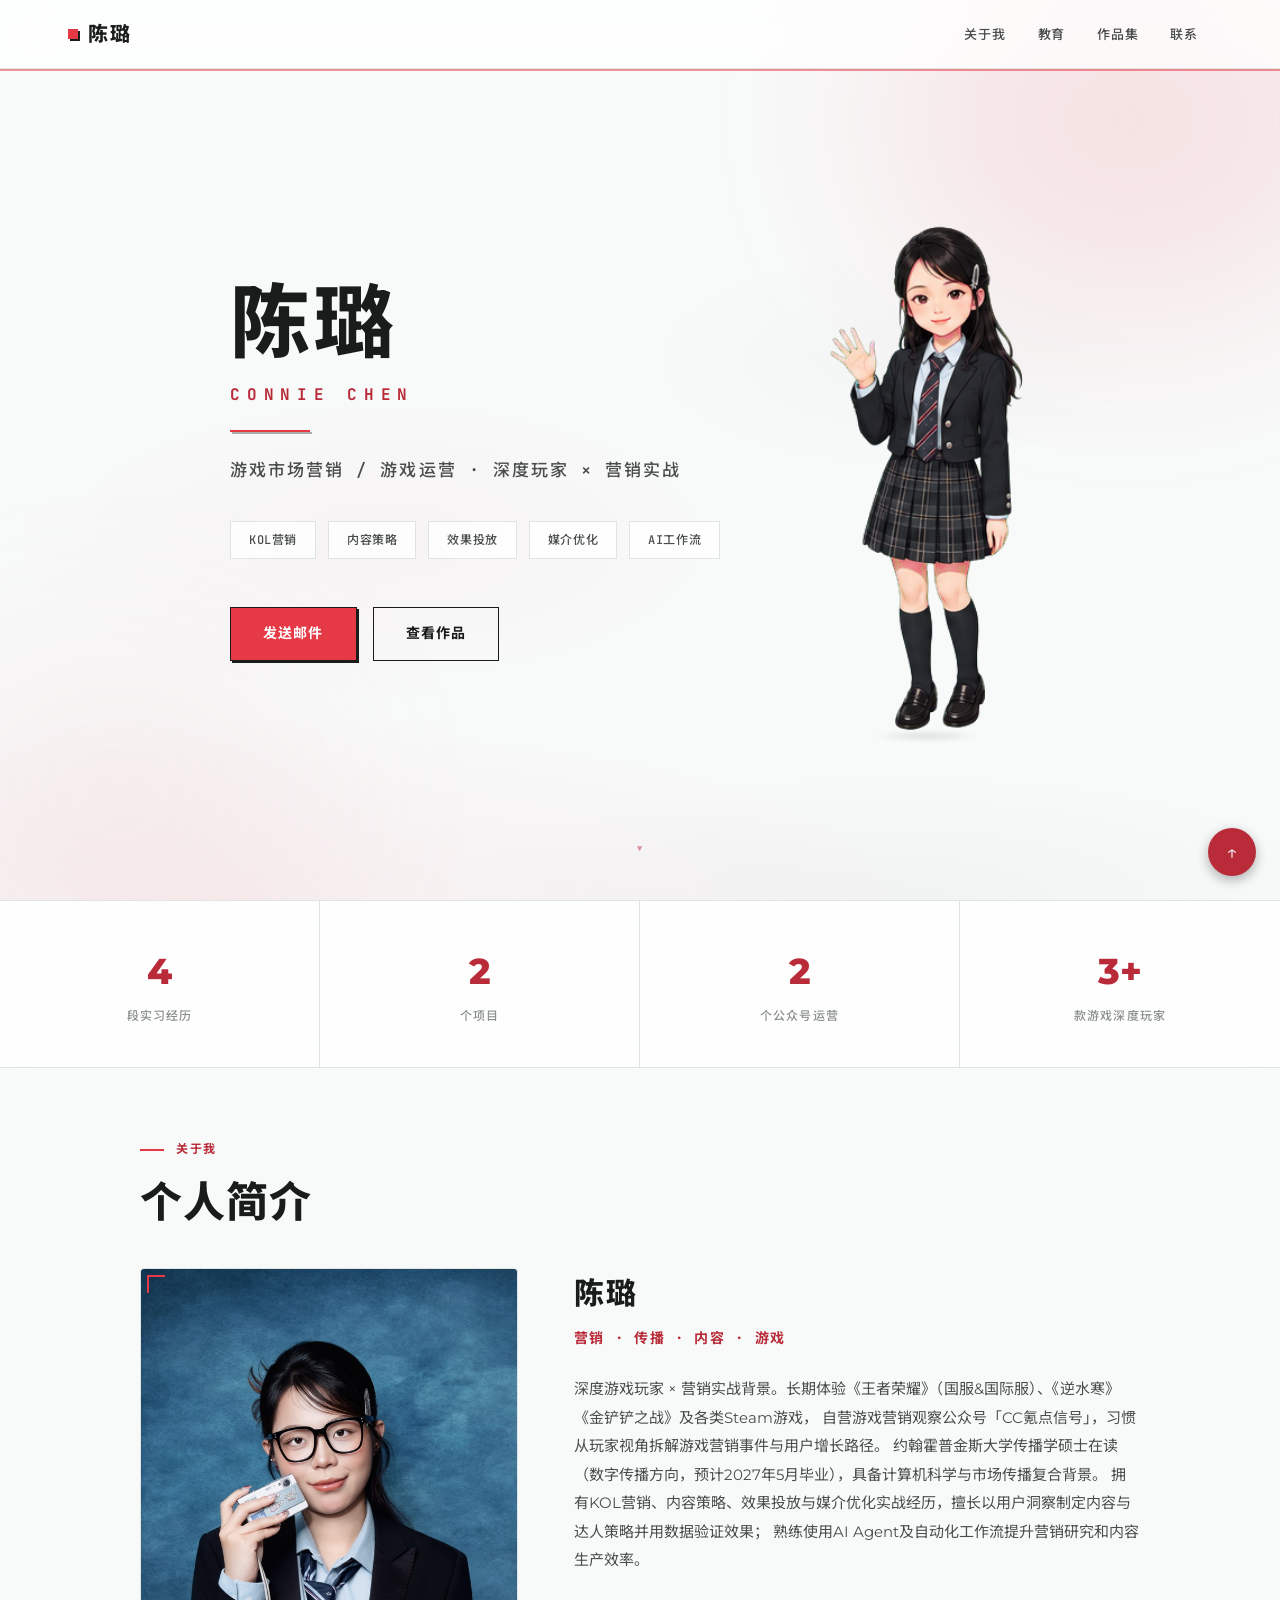
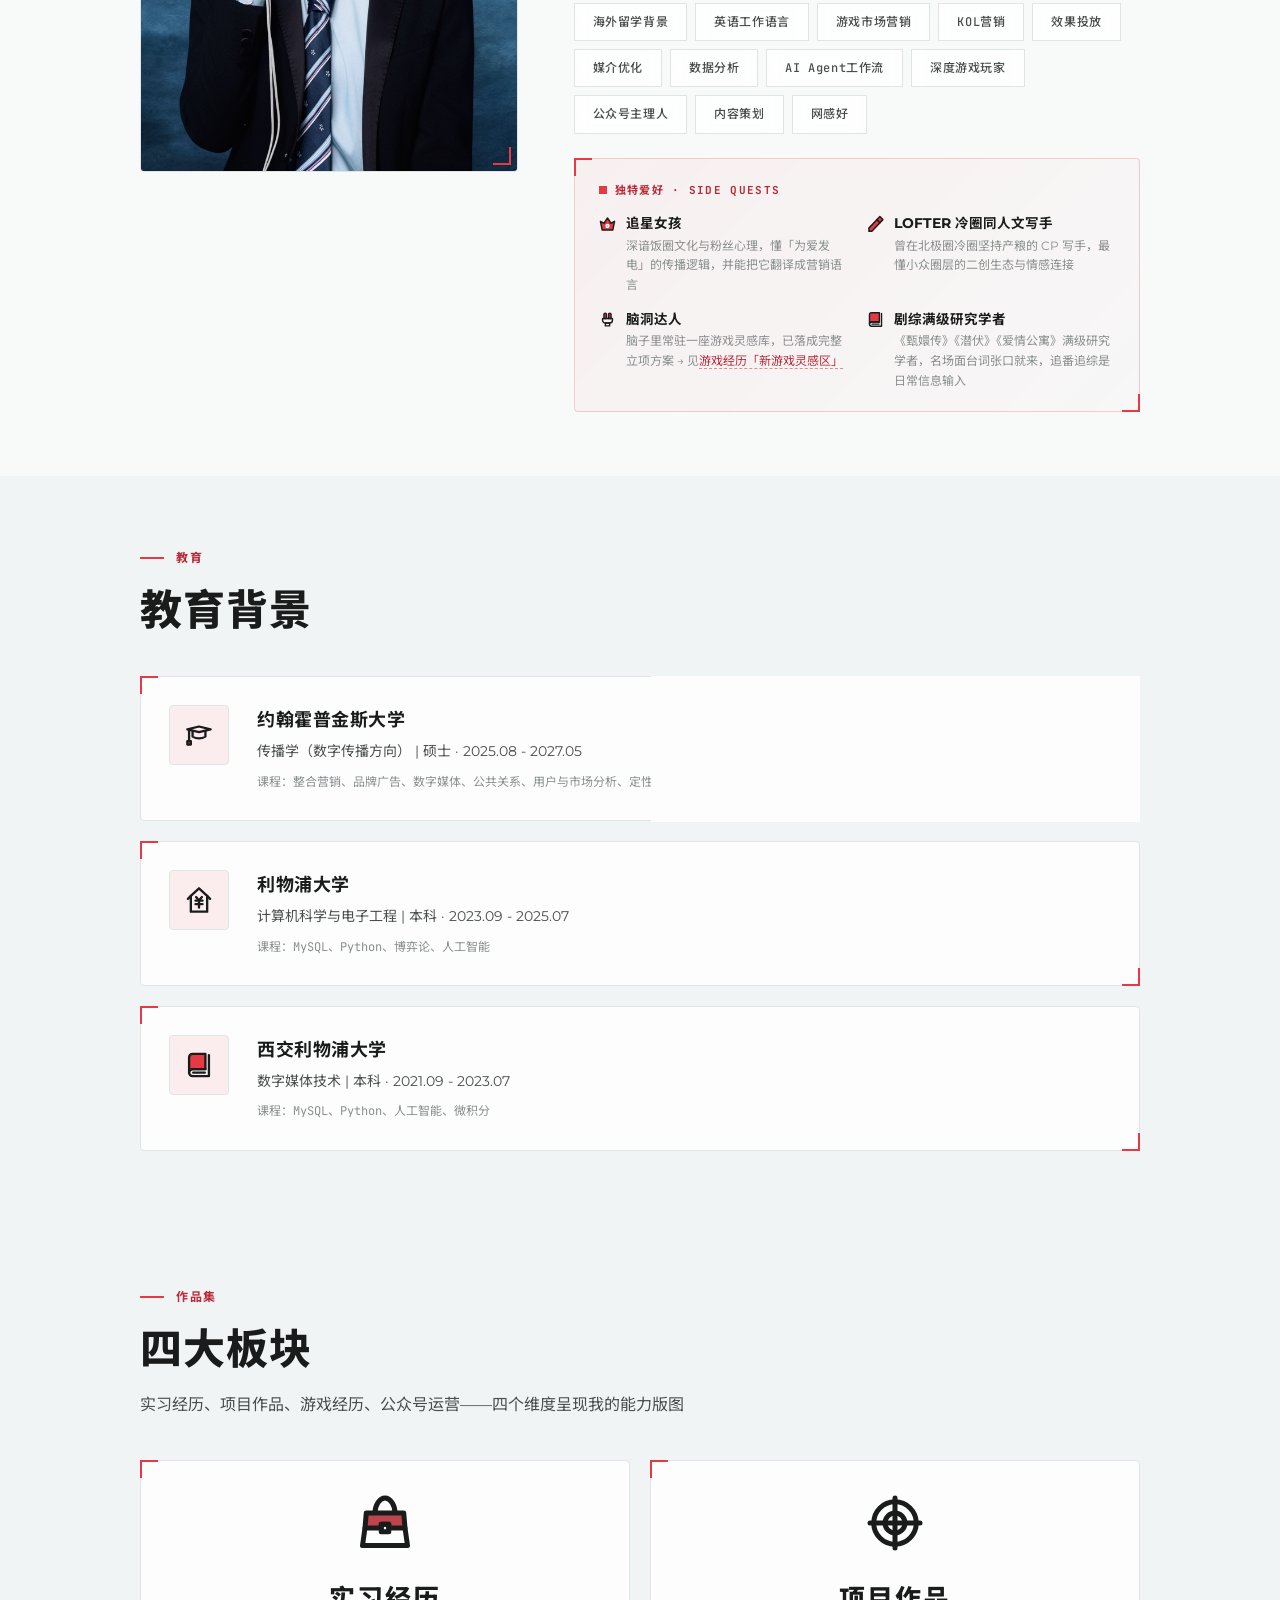
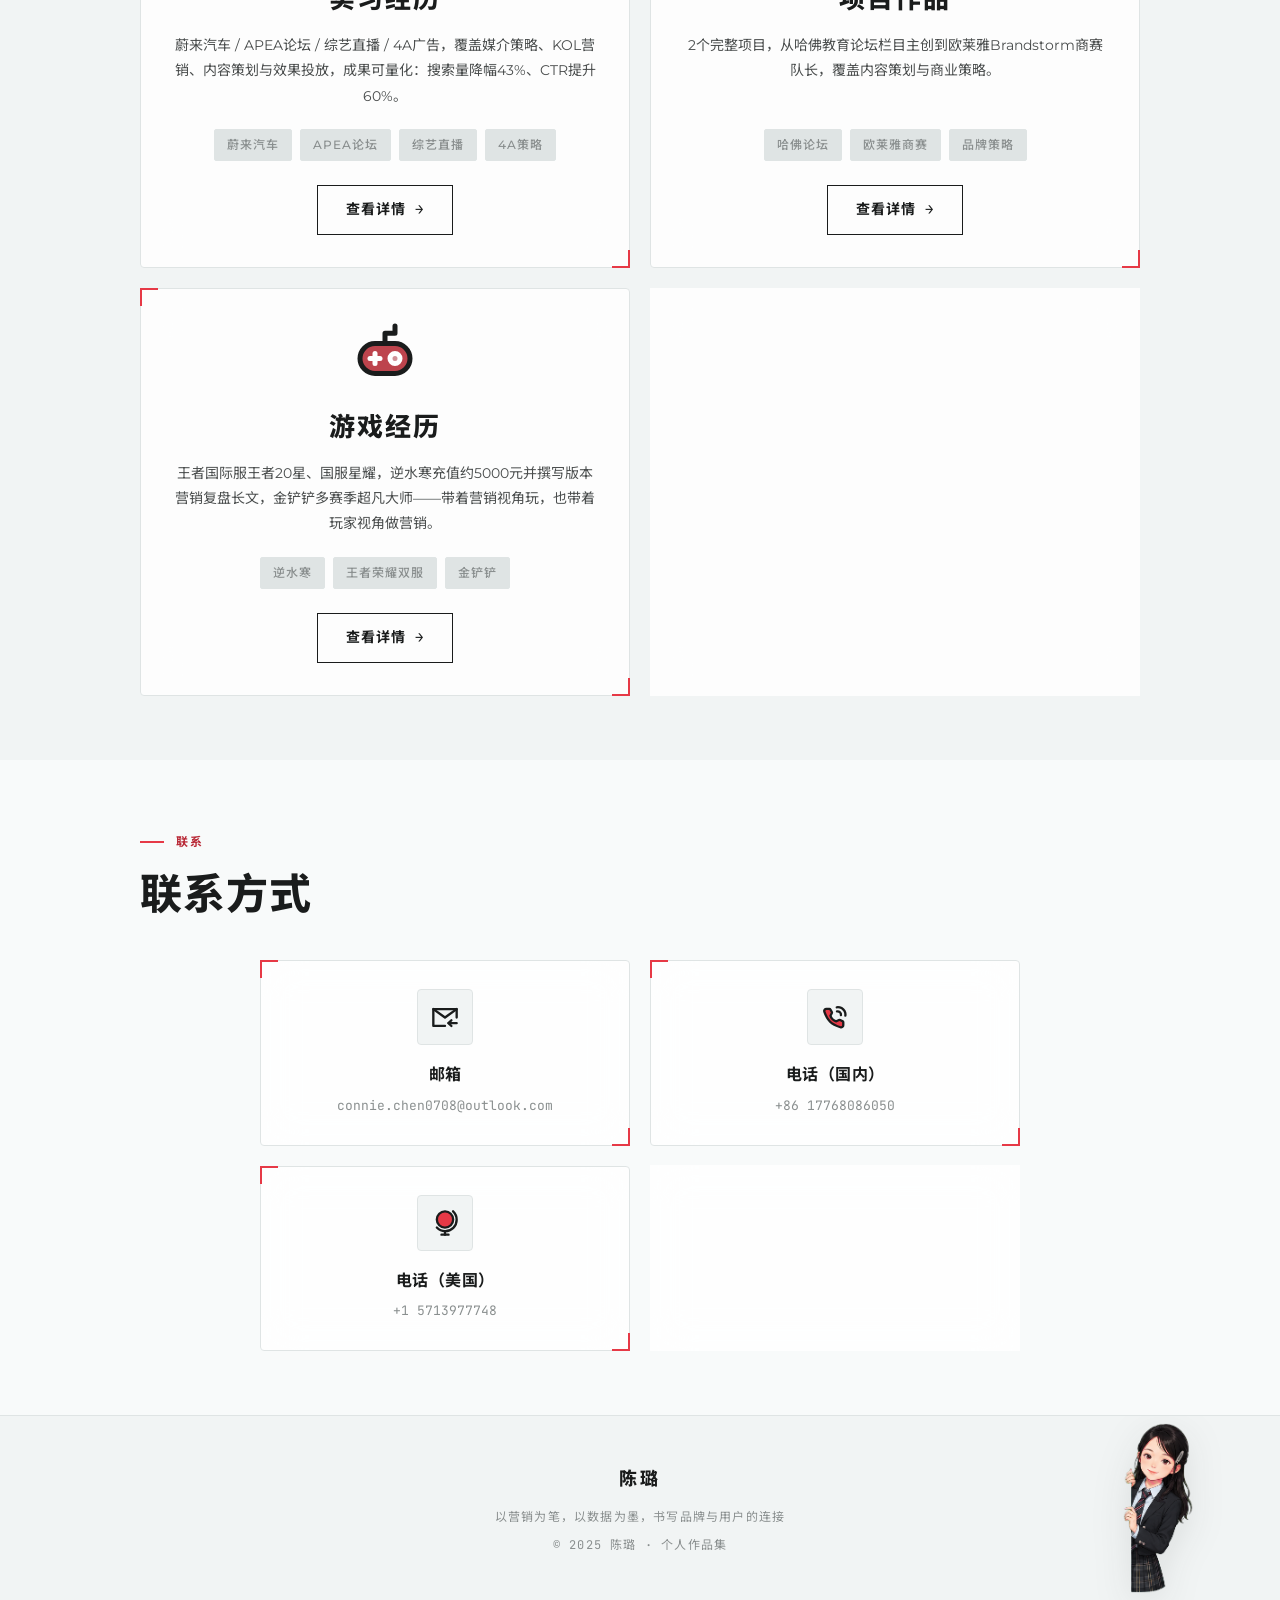
==== commit 770bbf1f: "Update index.html" ====
--- a/index.html
+++ b/index.html
@@ -144,6 +144,39 @@
                         <span class="hero-tag">内容策划</span>
                         <span class="hero-tag">网感好</span>
                     </div>
+                    <div class="hobby-box">
+                        <div class="hobby-box-label">独特爱好 · SIDE QUESTS</div>
+                        <div class="hobby-grid">
+                            <div class="hobby-item">
+                                <img class="ip-icon" src="assets/icons/crown.svg" alt="">
+                                <div>
+                                    <div class="hobby-item-title">追星女孩</div>
+                                    <div class="hobby-item-desc">深谙饭圈文化与粉丝心理，懂「为爱发电」的传播逻辑，并能把它翻译成营销语言</div>
+                                </div>
+                            </div>
+                            <div class="hobby-item">
+                                <img class="ip-icon" src="assets/icons/write.svg" alt="">
+                                <div>
+                                    <div class="hobby-item-title">LOFTER 冷圈同人文写手</div>
+                                    <div class="hobby-item-desc">曾在北极圈冷圈坚持产粮的 CP 写手，最懂小众圈层的二创生态与情感连接</div>
+                                </div>
+                            </div>
+                            <div class="hobby-item">
+                                <img class="ip-icon" src="assets/icons/lamp.svg" alt="">
+                                <div>
+                                    <div class="hobby-item-title">脑洞达人</div>
+                                    <div class="hobby-item-desc">脑子里常驻一座游戏灵感库，已落成完整立项方案 → 见<a href="gaming-ideas.html">游戏经历「新游戏灵感区」</a></div>
+                                </div>
+                            </div>
+                            <div class="hobby-item">
+                                <img class="ip-icon" src="assets/icons/book-one.svg" alt="">
+                                <div>
+                                    <div class="hobby-item-title">剧综满级研究学者</div>
+                                    <div class="hobby-item-desc">《甄嬛传》《潜伏》《爱情公寓》满级研究学者，名场面台词张口就来，追番追综是日常信息输入</div>
+                                </div>
+                            </div>
+                        </div>
+                    </div>
                 </div>
             </div>
         </div>
--- a/style.css
+++ b/style.css
@@ -280,6 +280,35 @@
 .profile-stat-value { font-family: var(--font-display); font-weight: 800; font-size: 28px; color: var(--gold); margin-bottom: 4px; }
 .profile-stat-label { font-family: var(--font-mono); font-size: 11px; color: var(--text-muted); font-weight: 500; letter-spacing: 0.08em; }
 
+/* ========== 爱好高亮框 · SIDE QUESTS ========== */
+.hobby-box {
+    margin-top: 4px; padding: 22px 24px 20px; position: relative;
+    background: linear-gradient(135deg, rgba(230, 57, 70, 0.05), rgba(230, 57, 70, 0.015));
+    border: 1px solid rgba(230, 57, 70, 0.22); border-radius: 4px;
+}
+.hobby-box::before {
+    content: ''; position: absolute; top: -1px; left: -1px; width: 16px; height: 16px;
+    border-top: 2px solid var(--gold-light); border-left: 2px solid var(--gold-light); pointer-events: none;
+}
+.hobby-box::after {
+    content: ''; position: absolute; bottom: -1px; right: -1px; width: 16px; height: 16px;
+    border-bottom: 2px solid var(--gold-light); border-right: 2px solid var(--gold-light); pointer-events: none;
+}
+.hobby-box-label {
+    display: flex; align-items: center; gap: 8px; margin-bottom: 14px;
+    font-family: var(--font-mono); font-size: 11px; font-weight: 700;
+    color: var(--gold); letter-spacing: 0.12em;
+}
+.hobby-box-label::before { content: ''; width: 8px; height: 8px; background: var(--gold-light); flex-shrink: 0; }
+.hobby-grid { display: grid; grid-template-columns: 1fr 1fr; gap: 14px 20px; }
+.hobby-item { display: flex; gap: 10px; align-items: flex-start; }
+.hobby-item .ip-icon { font-size: 15px; margin-top: 2px; }
+.hobby-item-title { font-size: 13.5px; font-weight: 700; color: var(--text-primary); line-height: 1.5; }
+.hobby-item-desc { font-size: 12px; color: var(--text-muted); line-height: 1.65; margin-top: 2px; }
+.hobby-item-desc a { color: var(--gold); text-decoration: none; border-bottom: 1px dashed var(--gold-dim); }
+.hobby-item-desc a:hover { color: var(--gold-light); border-bottom-style: solid; }
+@media (max-width: 640px) { .hobby-grid { grid-template-columns: 1fr; } }
+
 /* ========== EDUCATION ========== */
 .edu-grid { display: grid; gap: 20px; }
 .edu-card { display: grid; grid-template-columns: auto 1fr; gap: 28px; padding: 28px; }
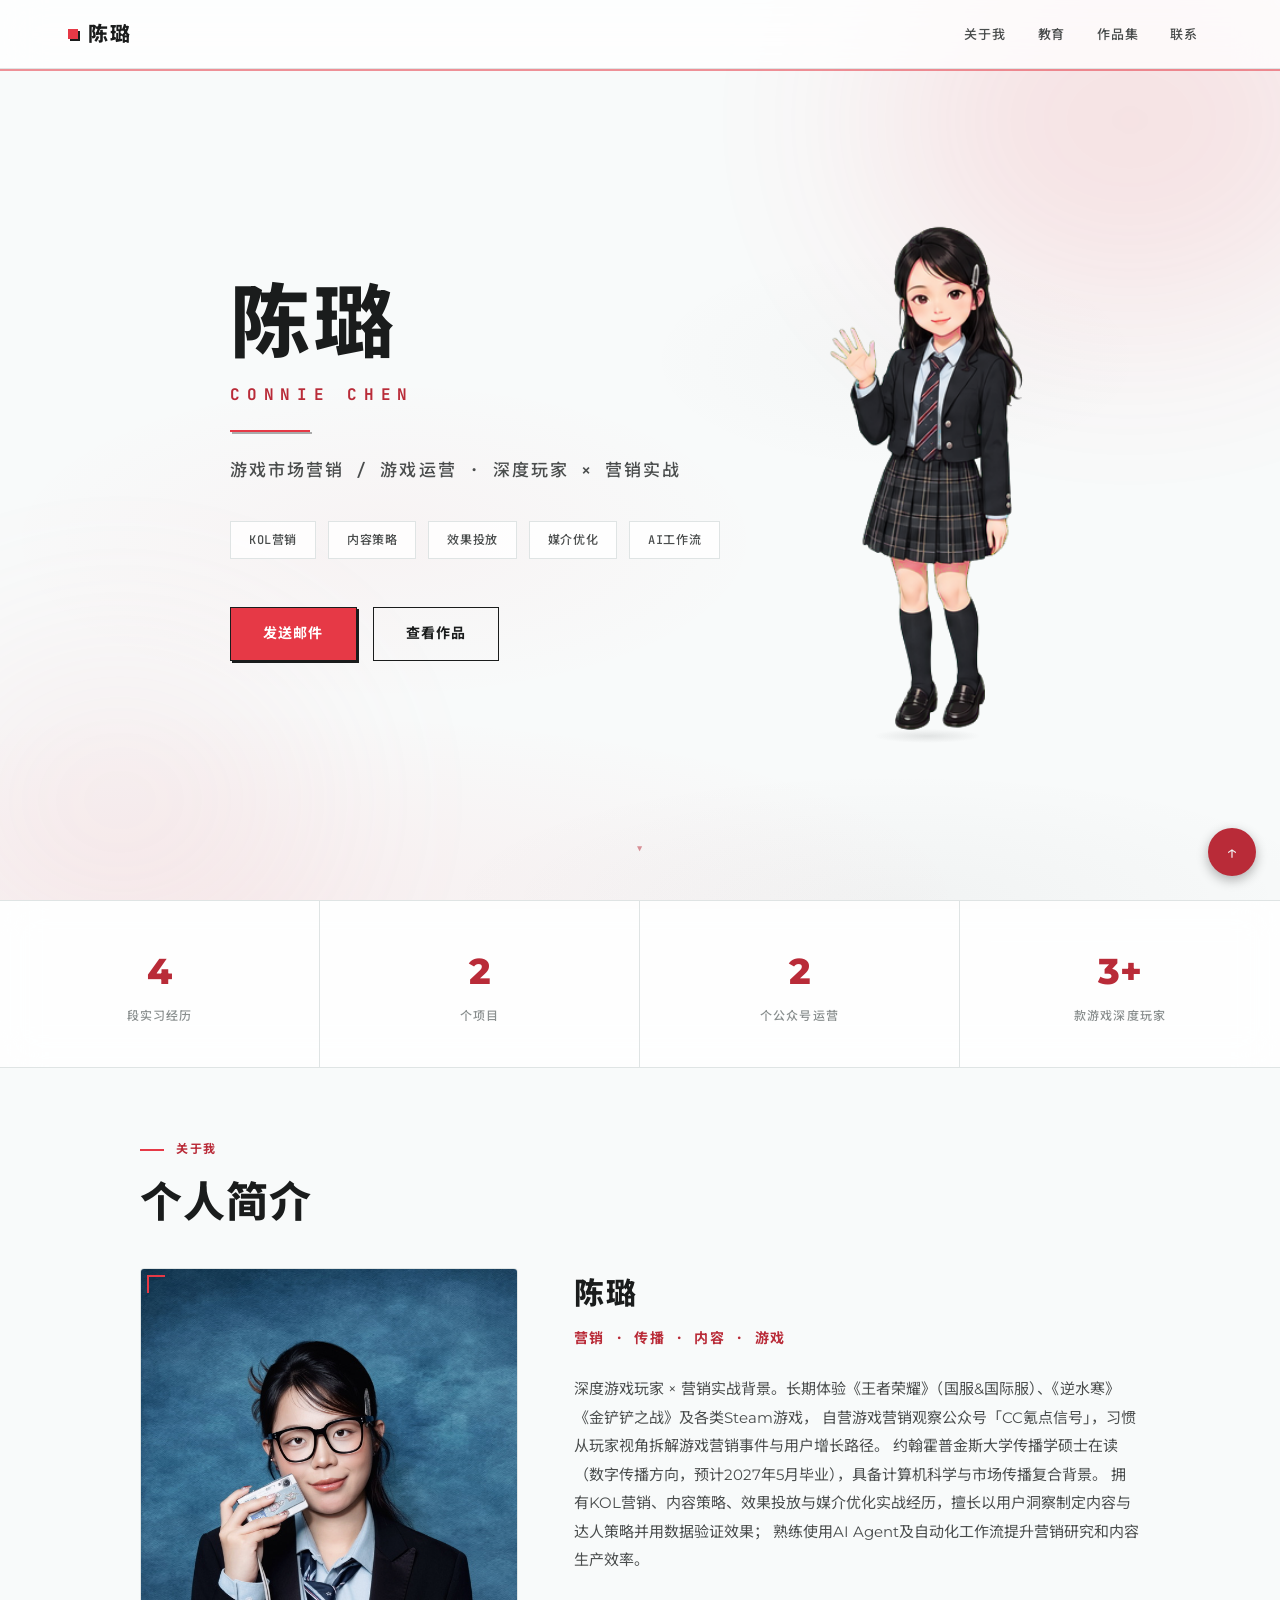
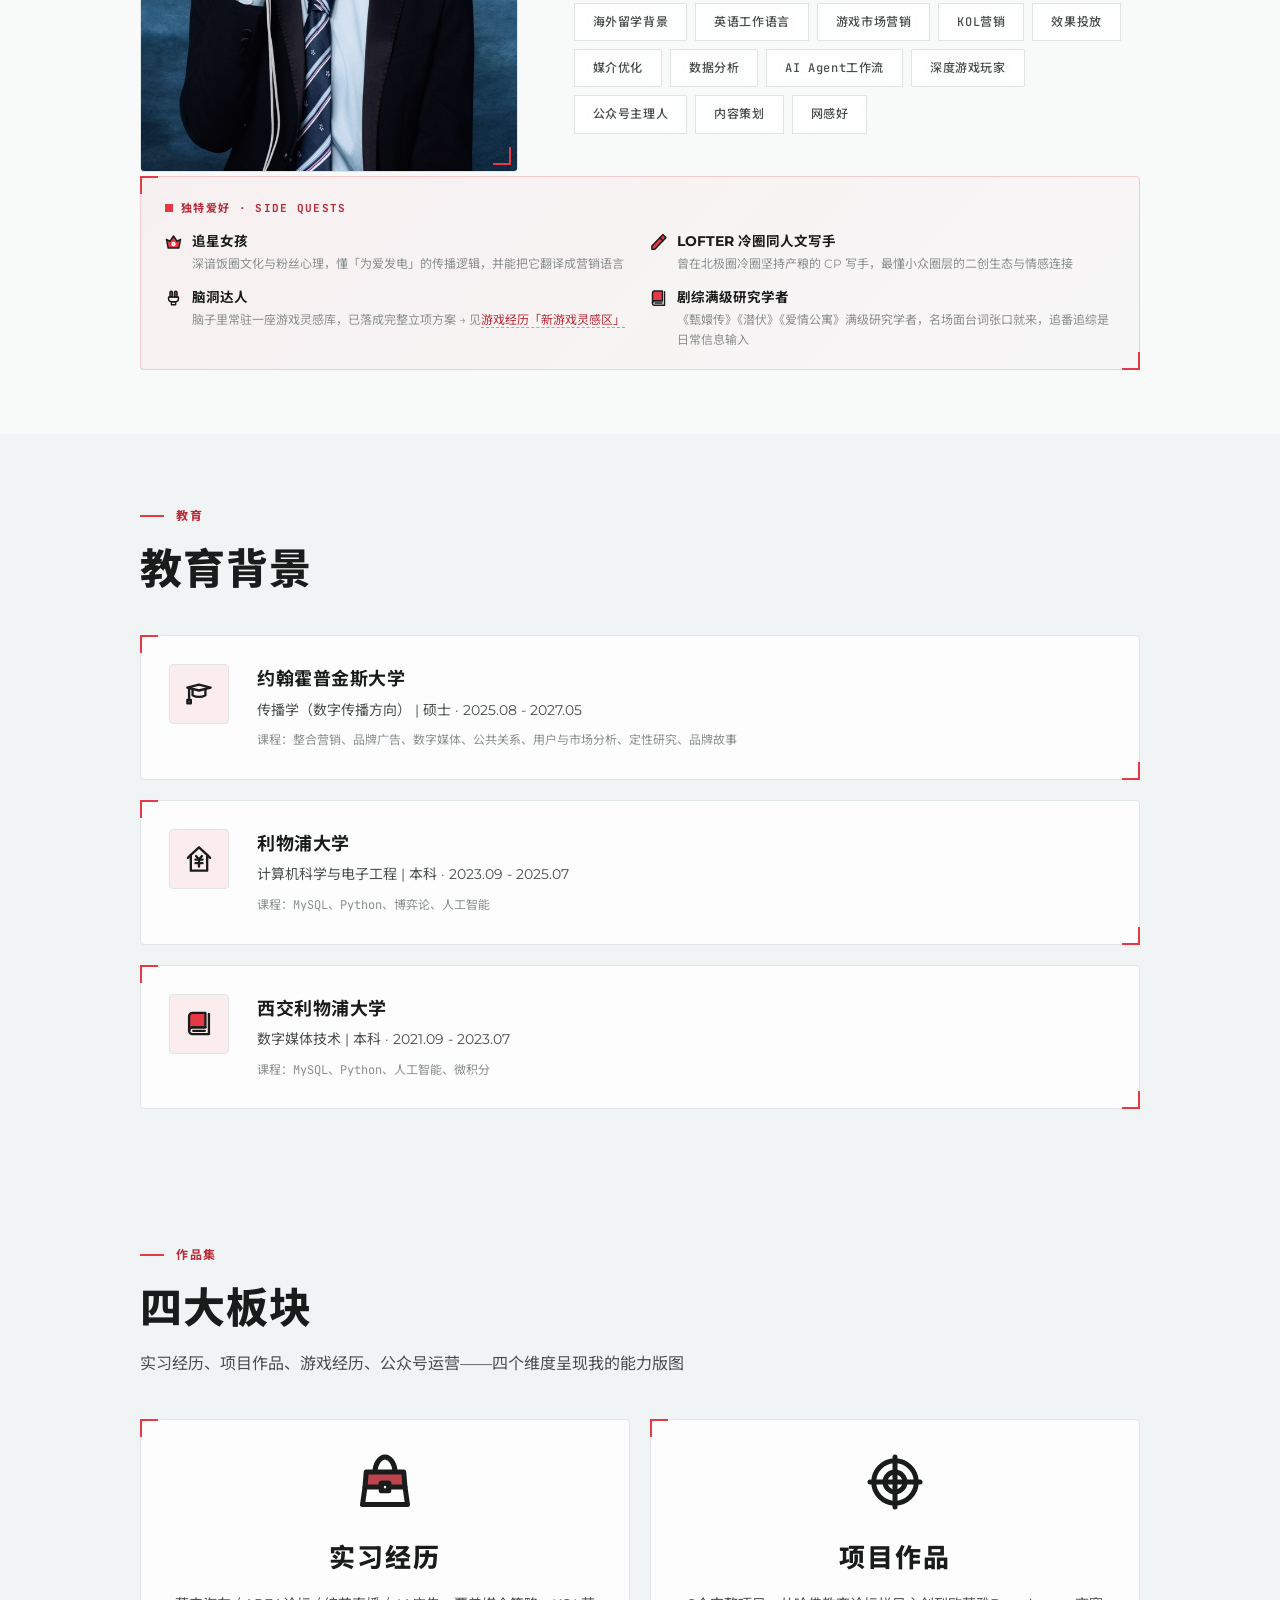
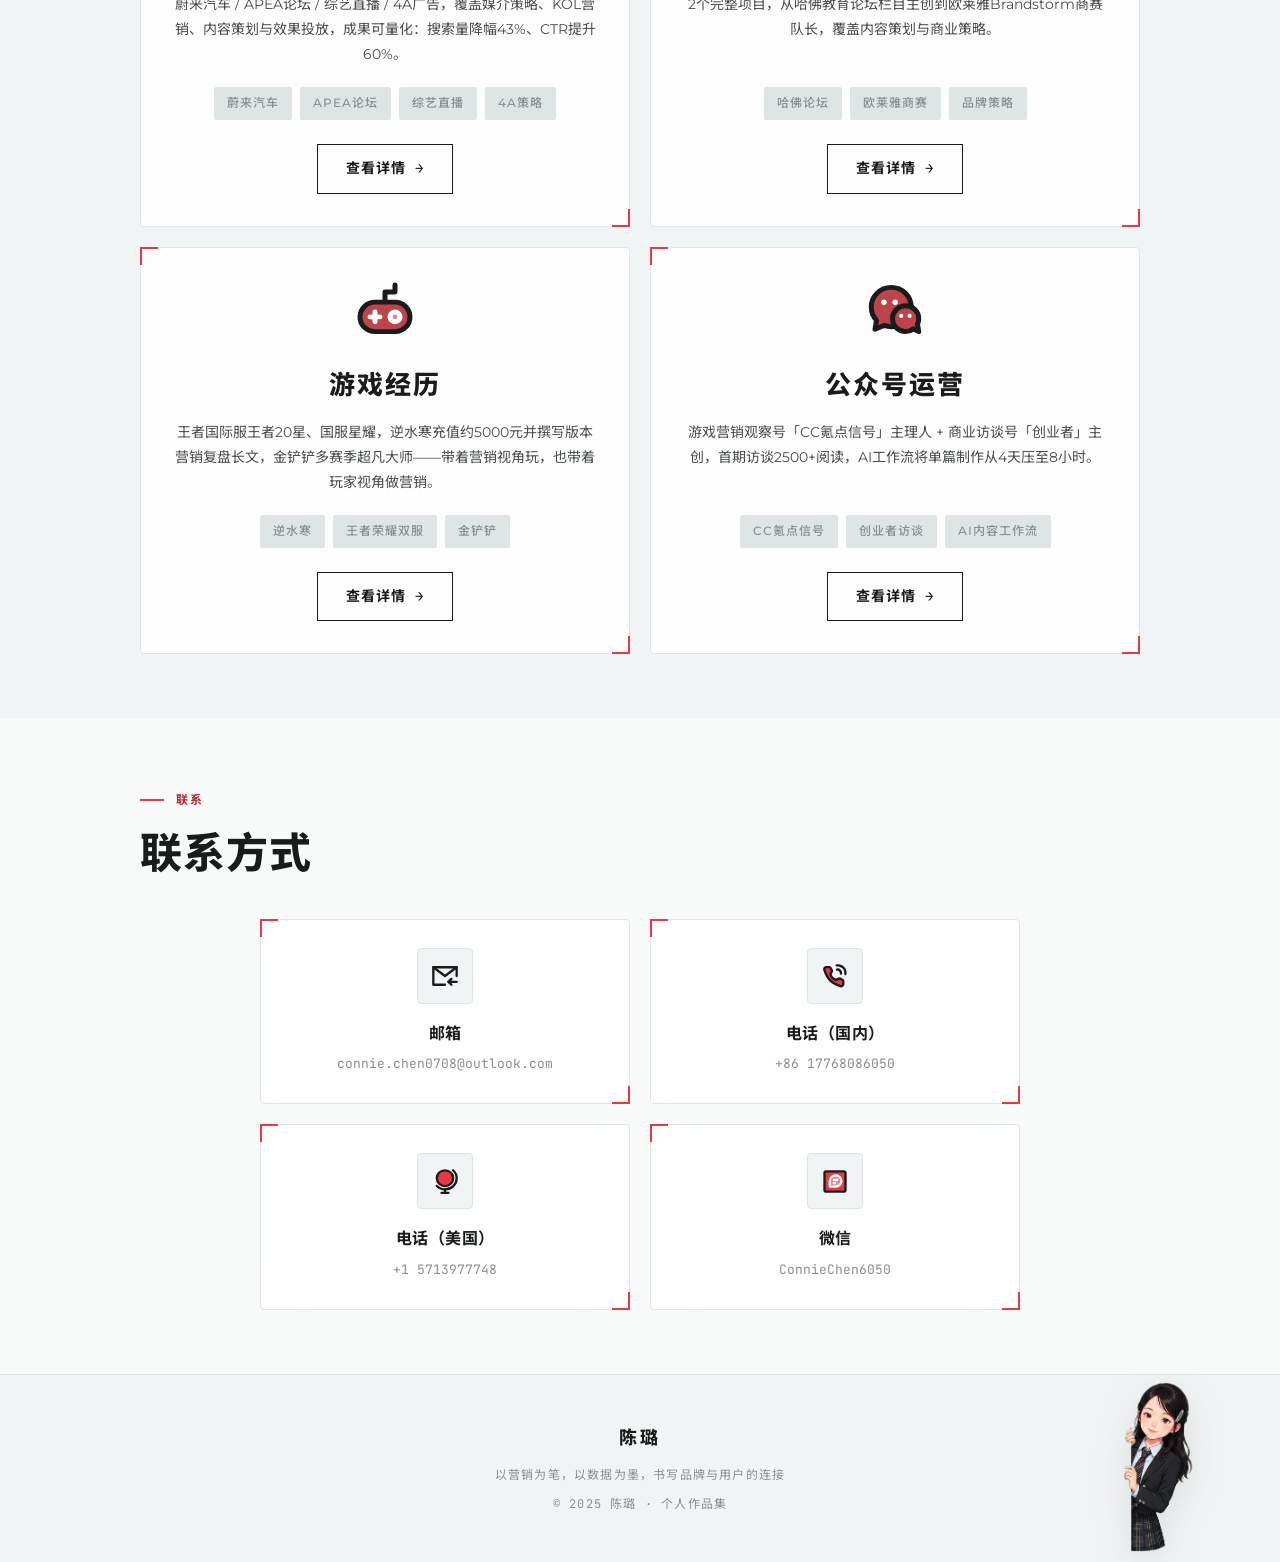
==== commit 2dfc0ea7: "Update index.html" ====
--- a/index.html
+++ b/index.html
@@ -144,37 +144,38 @@
                         <span class="hero-tag">内容策划</span>
                         <span class="hero-tag">网感好</span>
                     </div>
-                    <div class="hobby-box">
-                        <div class="hobby-box-label">独特爱好 · SIDE QUESTS</div>
-                        <div class="hobby-grid">
-                            <div class="hobby-item">
-                                <img class="ip-icon" src="assets/icons/crown.svg" alt="">
-                                <div>
-                                    <div class="hobby-item-title">追星女孩</div>
-                                    <div class="hobby-item-desc">深谙饭圈文化与粉丝心理，懂「为爱发电」的传播逻辑，并能把它翻译成营销语言</div>
-                                </div>
-                            </div>
-                            <div class="hobby-item">
-                                <img class="ip-icon" src="assets/icons/write.svg" alt="">
-                                <div>
-                                    <div class="hobby-item-title">LOFTER 冷圈同人文写手</div>
-                                    <div class="hobby-item-desc">曾在北极圈冷圈坚持产粮的 CP 写手，最懂小众圈层的二创生态与情感连接</div>
-                                </div>
-                            </div>
-                            <div class="hobby-item">
-                                <img class="ip-icon" src="assets/icons/lamp.svg" alt="">
-                                <div>
-                                    <div class="hobby-item-title">脑洞达人</div>
-                                    <div class="hobby-item-desc">脑子里常驻一座游戏灵感库，已落成完整立项方案 → 见<a href="gaming-ideas.html">游戏经历「新游戏灵感区」</a></div>
-                                </div>
-                            </div>
-                            <div class="hobby-item">
-                                <img class="ip-icon" src="assets/icons/book-one.svg" alt="">
-                                <div>
-                                    <div class="hobby-item-title">剧综满级研究学者</div>
-                                    <div class="hobby-item-desc">《甄嬛传》《潜伏》《爱情公寓》满级研究学者，名场面台词张口就来，追番追综是日常信息输入</div>
-                                </div>
-                            </div>
+
+                </div>
+            </div>
+            <div class="hobby-box">
+                <div class="hobby-box-label">独特爱好 · SIDE QUESTS</div>
+                <div class="hobby-grid">
+                    <div class="hobby-item">
+                        <img class="ip-icon" src="assets/icons/crown.svg" alt="">
+                        <div>
+                            <div class="hobby-item-title">追星女孩</div>
+                            <div class="hobby-item-desc">深谙饭圈文化与粉丝心理，懂「为爱发电」的传播逻辑，并能把它翻译成营销语言</div>
+                        </div>
+                    </div>
+                    <div class="hobby-item">
+                        <img class="ip-icon" src="assets/icons/write.svg" alt="">
+                        <div>
+                            <div class="hobby-item-title">LOFTER 冷圈同人文写手</div>
+                            <div class="hobby-item-desc">曾在北极圈冷圈坚持产粮的 CP 写手，最懂小众圈层的二创生态与情感连接</div>
+                        </div>
+                    </div>
+                    <div class="hobby-item">
+                        <img class="ip-icon" src="assets/icons/lamp.svg" alt="">
+                        <div>
+                            <div class="hobby-item-title">脑洞达人</div>
+                            <div class="hobby-item-desc">脑子里常驻一座游戏灵感库，已落成完整立项方案 → 见<a href="gaming-ideas.html">游戏经历「新游戏灵感区」</a></div>
+                        </div>
+                    </div>
+                    <div class="hobby-item">
+                        <img class="ip-icon" src="assets/icons/book-one.svg" alt="">
+                        <div>
+                            <div class="hobby-item-title">剧综满级研究学者</div>
+                            <div class="hobby-item-desc">《甄嬛传》《潜伏》《爱情公寓》满级研究学者，名场面台词张口就来，追番追综是日常信息输入</div>
                         </div>
                     </div>
                 </div>
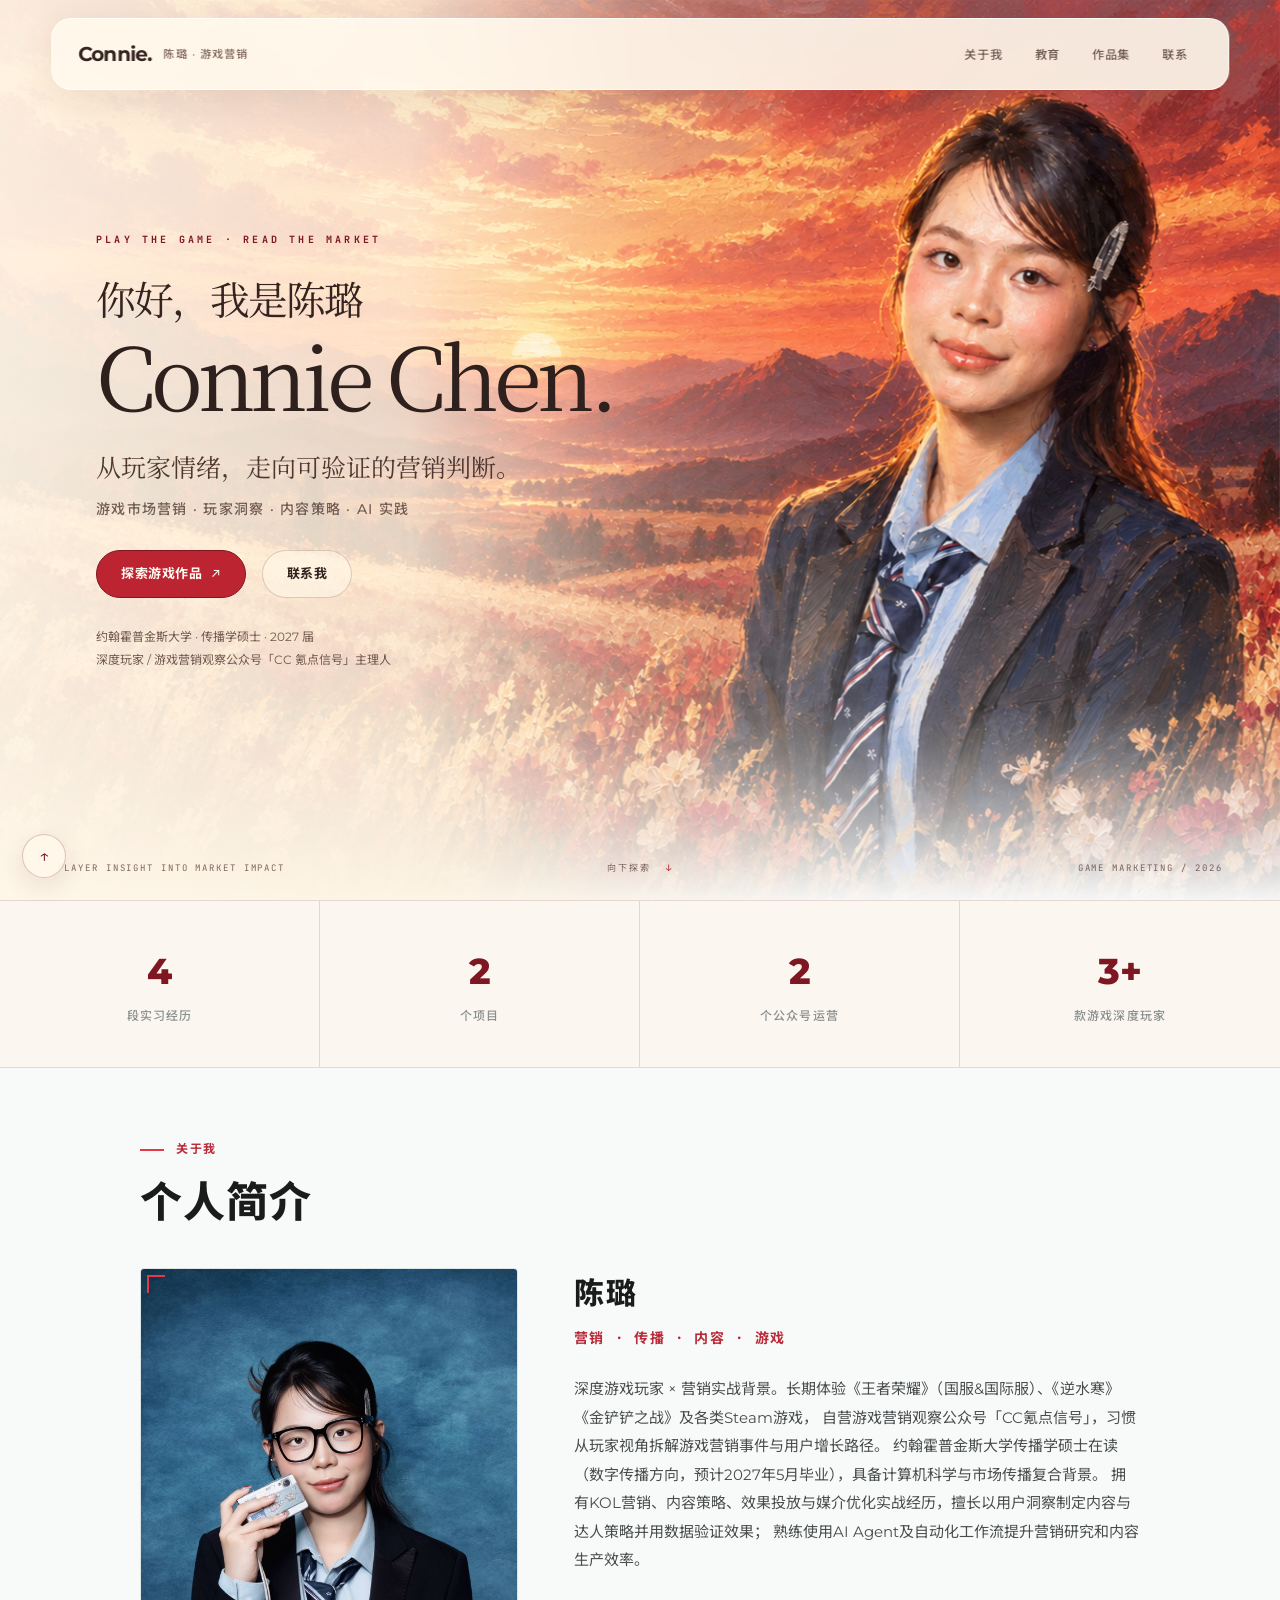
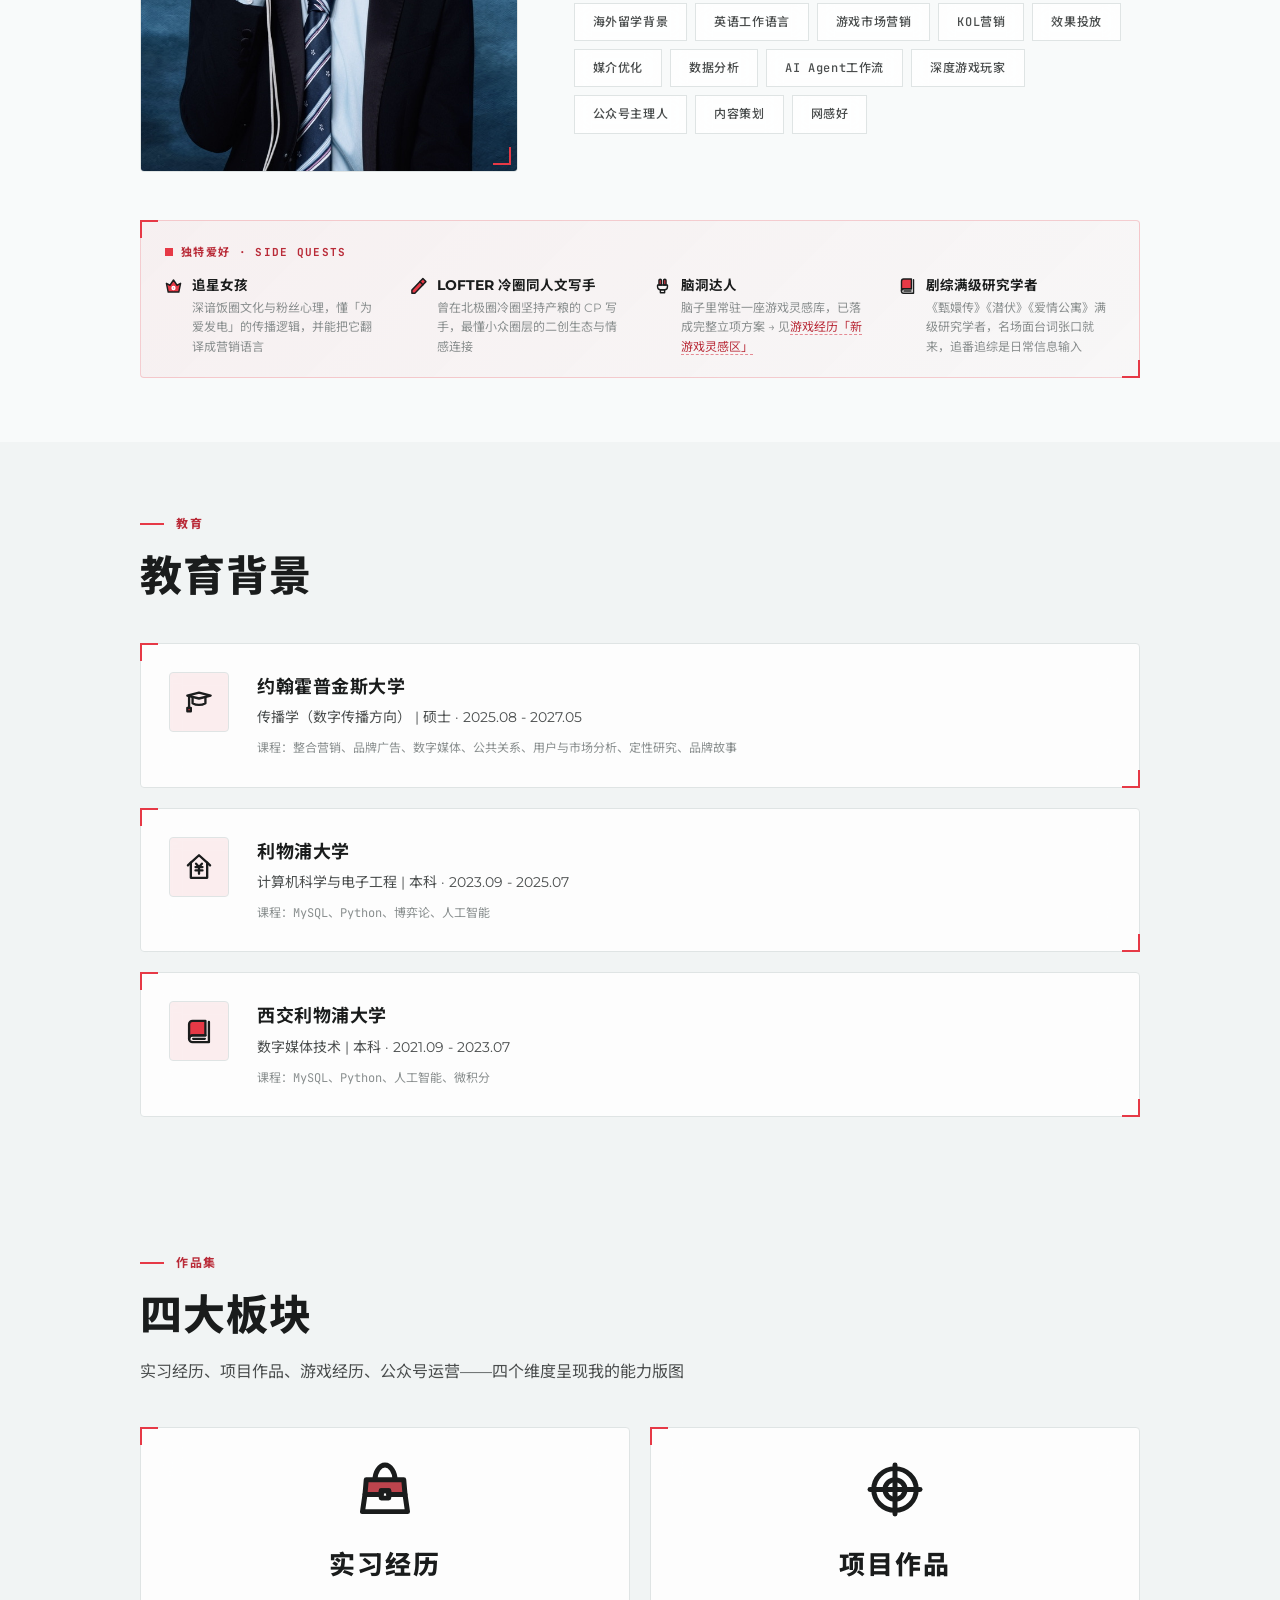
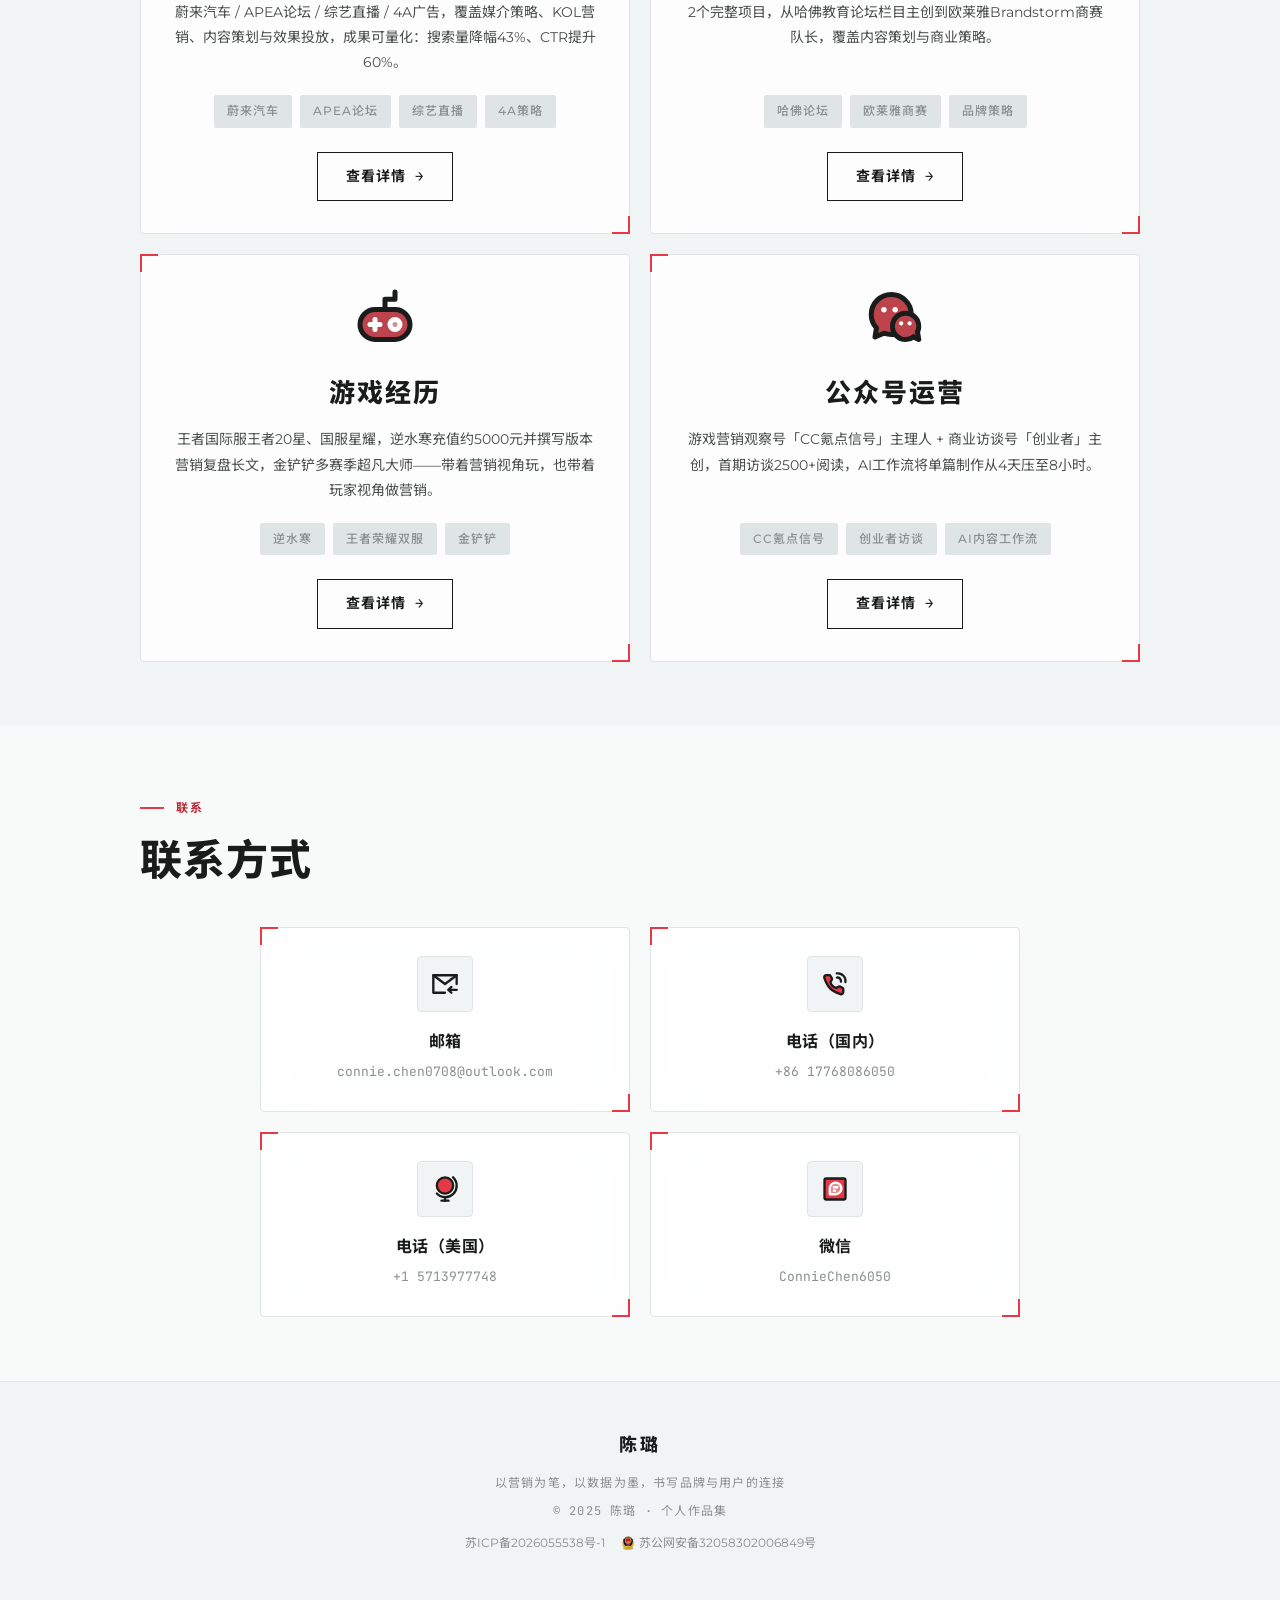
==== commit 21f19a28: "Redesign homepage with crimson oil painting hero" ====
--- a/index.html
+++ b/index.html
@@ -3,8 +3,10 @@
 <head>
     <meta charset="UTF-8">
     <meta name="viewport" content="width=device-width, initial-scale=1.0">
-    <title>陈璐 · 个人作品集</title>
+    <title>陈璐 · 游戏营销作品集</title>
     <link rel="stylesheet" href="style.css">
+    <link rel="stylesheet" href="assets/editorial-serif.css">
+    <link rel="stylesheet" href="home-oil.css">
     <style>
         /* ========== SKILLS SECTION ========== */
         .skills-grid { display: grid; grid-template-columns: repeat(2, 1fr); gap: 24px; }
@@ -39,12 +41,12 @@
         }
     </style>
 </head>
-<body>
+<body class="game-home">
 
     <!-- Navigation -->
     <nav class="nav">
         <div class="nav-container">
-            <a href="#" class="nav-logo">陈璐</a>
+            <a href="#home" class="nav-logo"><strong>Connie.</strong><span>陈璐 · 游戏营销</span></a>
             <ul class="nav-links" id="navLinks">
                 <li><a href="#profile" class="active">关于我</a></li>
                 <li><a href="#education">教育</a></li>
@@ -59,33 +61,29 @@
 
     <!-- Hero Section -->
     <section class="hero" id="home">
-        <div class="hero-bg"></div>
-        <div class="hero-mist"></div>
-        <div class="hero-glow hero-glow-1"></div>
-        <div class="hero-glow hero-glow-2"></div>
+        <img src="assets/hero-game-oil.png" class="hero-painting" alt="陈璐置身绯红落日山野中的油画肖像">
+        <div class="hero-vignette"></div>
         <div class="hero-inner">
-        <div class="hero-content">
-            <h1 class="hero-title"><span class="name-highlight">陈璐</span></h1>
-            <div class="hero-name-en">CONNIE CHEN</div>
-            <div class="hero-divider"></div>
-            <p class="hero-subtitle">游戏市场营销 / 游戏运营 · 深度玩家 × 营销实战</p>
-            <div class="hero-tags">
-                <span class="hero-tag">KOL营销</span>
-                <span class="hero-tag">内容策略</span>
-                <span class="hero-tag">效果投放</span>
-                <span class="hero-tag">媒介优化</span>
-                <span class="hero-tag">AI工作流</span>
-            </div>
-            <div class="hero-contact">
-                <a href="mailto:connie.chen0708@outlook.com">发送邮件</a>
-                <a href="#portfolio" class="secondary">查看作品</a>
-            </div>
-        </div>
-        <div class="hero-avatar-wrap" id="heroAvatarWrap" aria-hidden="true">
-            <img src="assets/avatar/avatar-wave.png" class="hero-avatar" alt="">
-        </div>
-        </div>
-        <div class="scroll-indicator"></div>
+            <div class="hero-content">
+                <p class="hero-kicker">PLAY THE GAME · READ THE MARKET</p>
+                <h1 class="hero-title">
+                    <span class="hero-title-cn">你好，我是陈璐</span>
+                    <span class="hero-name-en">Connie Chen.</span>
+                </h1>
+                <p class="hero-statement">从玩家情绪，走向可验证的营销判断。</p>
+                <p class="hero-subtitle">游戏市场营销 · 玩家洞察 · 内容策略 · AI 实践</p>
+                <div class="hero-contact">
+                    <a href="#portfolio">探索游戏作品 <span>↗</span></a>
+                    <a href="mailto:connie.chen0708@outlook.com" class="secondary">联系我</a>
+                </div>
+                <p class="hero-education">约翰霍普金斯大学 · 传播学硕士 · 2027 届<br>深度玩家 / 游戏营销观察公众号「CC 氪点信号」主理人</p>
+            </div>
+        </div>
+        <div class="hero-bottom" aria-hidden="true">
+            <span>PLAYER INSIGHT INTO MARKET IMPACT</span>
+            <a href="#profile">向下探索 <b>↓</b></a>
+            <span>GAME MARKETING / 2026</span>
+        </div>
     </section>
 
     <!-- Stats Bar -->
@@ -311,9 +309,6 @@
 
     <!-- Footer -->
     <footer class="footer" id="siteFooter">
-        <div class="footer-peek" id="footerPeek" aria-hidden="true">
-            <img src="assets/avatar/avatar-peek.png" alt="">
-        </div>
         <div class="footer-inner">
             <div class="footer-brand">陈璐</div>
             <p>以营销为笔，以数据为墨，书写品牌与用户的连接</p>
@@ -368,30 +363,8 @@
         window.addEventListener('scroll', checkReveal);
         checkReveal();
 
-        // Hero 动漫形象：鼠标视差
-        const heroSec = document.querySelector('.hero');
-        const avatarWrap = document.getElementById('heroAvatarWrap');
-        if (heroSec && avatarWrap) {
-            heroSec.addEventListener('mousemove', e => {
-                const r = heroSec.getBoundingClientRect();
-                const dx = (e.clientX - r.left) / r.width - 0.5;
-                const dy = (e.clientY - r.top) / r.height - 0.5;
-                avatarWrap.style.transform = `translate(${dx * -18}px, ${dy * -10}px)`;
-            });
-            heroSec.addEventListener('mouseleave', () => { avatarWrap.style.transform = ''; });
-        }
-
-        // 页脚 peek 形象：进入视口滑出
-        const footerPeek = document.getElementById('footerPeek');
-        if (footerPeek) {
-            const peekObserver = new IntersectionObserver(entries => {
-                entries.forEach(en => { if (en.isIntersecting) footerPeek.classList.add('show'); });
-            }, { threshold: 0.2 });
-            peekObserver.observe(document.getElementById('siteFooter'));
-        }
     </script>
-    <a href="#home" style="position: fixed; bottom: 24px; right: 24px; width: 48px; height: 48px; border-radius: 50%; background: var(--gold); color: var(--bg-deep); display: flex; align-items: center; justify-content: center; text-decoration: none; font-size: 20px; z-index: 100; box-shadow: 0 4px 12px rgba(0,0,0,0.3); transition: all 0.3s ease;">↑</a>
-    <script src="page-toc.js" defer></script>
+    <a href="#home" class="home-back-top" aria-label="回到顶部">↑</a>
     <script src="cursor.js" defer></script>
 <script src="interactions.js" defer></script>
 </body>
--- a/style.css
+++ b/style.css
@@ -282,7 +282,7 @@
 
 /* ========== 爱好高亮框 · SIDE QUESTS ========== */
 .hobby-box {
-    margin-top: 4px; padding: 22px 24px 20px; position: relative;
+    margin-top: 48px; padding: 22px 24px 20px; position: relative;
     background: linear-gradient(135deg, rgba(230, 57, 70, 0.05), rgba(230, 57, 70, 0.015));
     border: 1px solid rgba(230, 57, 70, 0.22); border-radius: 4px;
 }
@@ -300,13 +300,14 @@
     color: var(--gold); letter-spacing: 0.12em;
 }
 .hobby-box-label::before { content: ''; width: 8px; height: 8px; background: var(--gold-light); flex-shrink: 0; }
-.hobby-grid { display: grid; grid-template-columns: 1fr 1fr; gap: 14px 20px; }
+.hobby-grid { display: grid; grid-template-columns: repeat(4, 1fr); gap: 20px 28px; }
 .hobby-item { display: flex; gap: 10px; align-items: flex-start; }
 .hobby-item .ip-icon { font-size: 15px; margin-top: 2px; }
 .hobby-item-title { font-size: 13.5px; font-weight: 700; color: var(--text-primary); line-height: 1.5; }
 .hobby-item-desc { font-size: 12px; color: var(--text-muted); line-height: 1.65; margin-top: 2px; }
 .hobby-item-desc a { color: var(--gold); text-decoration: none; border-bottom: 1px dashed var(--gold-dim); }
 .hobby-item-desc a:hover { color: var(--gold-light); border-bottom-style: solid; }
+@media (max-width: 1024px) { .hobby-grid { grid-template-columns: 1fr 1fr; } }
 @media (max-width: 640px) { .hobby-grid { grid-template-columns: 1fr; } }
 
 /* ========== EDUCATION ========== */
@@ -398,29 +399,31 @@
 .metric-label { font-size: 12px; color: var(--text-primary); font-weight: 700; margin-top: 8px; letter-spacing: 0.5px; }
 .metric-note { font-family: var(--font-mono); font-size: 11px; color: var(--text-muted); margin-top: 4px; line-height: 1.5; }
 
-/* ========== ARTICLE CARDS 文章模块 ========== */
-.article-list { display: grid; gap: 14px; margin-top: 20px; }
+/* ========== ARTICLE CARDS 文章模块（竖版卡片，最多一排 4 个） ========== */
+.article-list { display: grid; grid-template-columns: repeat(4, 1fr); gap: 18px; margin-top: 20px; }
 .article-card {
-    display: block; padding: 20px 22px; background: var(--bg-card); backdrop-filter: blur(20px);
-    border: 1px solid var(--border-color); border-radius: 4px;
+    display: flex; flex-direction: column; padding: 0 0 14px; background: var(--bg-card); backdrop-filter: blur(20px);
+    border: 1px solid var(--border-color); border-radius: 4px; overflow: hidden;
     text-decoration: none; position: relative; transition: all 0.25s ease;
 }
-.article-card::before { content: ''; position: absolute; left: 0; top: 0; width: 3px; height: 100%; background: var(--gold-light); opacity: 0; transition: opacity 0.25s ease; }
-a.article-card:hover { border-color: var(--gold-dim); transform: translateX(4px); box-shadow: var(--shadow-gold); }
+.article-card::before { content: ''; position: absolute; left: 0; top: 0; width: 100%; height: 3px; background: var(--gold-light); opacity: 0; transition: opacity 0.25s ease; z-index: 2; }
+a.article-card:hover { border-color: var(--gold-dim); transform: translateY(-4px); box-shadow: var(--shadow-gold); }
 a.article-card:hover::before { opacity: 1; }
 .article-badge {
-    display: inline-block; font-family: var(--font-mono); font-size: 11px; padding: 3px 10px;
+    display: inline-block; align-self: flex-start; font-family: var(--font-mono); font-size: 10px; padding: 3px 9px;
     font-weight: 700; letter-spacing: 0.08em; background: rgba(230, 57, 70, 0.10);
-    color: var(--gold); border: 1px solid rgba(230, 57, 70, 0.40); margin-bottom: 10px;
+    color: var(--gold); border: 1px solid rgba(230, 57, 70, 0.40); margin: 14px 16px 0;
 }
 .article-badge.article-badge-red { background: rgba(193, 18, 31, 0.06); color: var(--cinnabar); border-color: rgba(193, 18, 31, 0.28); }
-.article-card h4 { font-size: 16px !important; color: var(--text-primary) !important; margin: 0 0 8px !important; letter-spacing: 0.5px !important; line-height: 1.6; font-family: var(--font-display) !important; font-weight: 700 !important; }
-.article-card p { font-size: 13px !important; color: var(--text-secondary) !important; line-height: 1.7 !important; margin: 0 0 12px !important; }
-.article-meta { font-family: var(--font-mono); font-size: 12px; color: var(--text-muted); display: flex; justify-content: space-between; align-items: center; gap: 12px; }
+.article-card h4 { font-size: 15px !important; color: var(--text-primary) !important; margin: 10px 16px 8px !important; letter-spacing: 0.3px !important; line-height: 1.55; font-family: var(--font-display) !important; font-weight: 700 !important; display: -webkit-box; -webkit-line-clamp: 3; -webkit-box-orient: vertical; overflow: hidden; }
+.article-card p { font-size: 12.5px !important; color: var(--text-secondary) !important; line-height: 1.7 !important; margin: 0 16px 12px !important; display: -webkit-box; -webkit-line-clamp: 5; -webkit-box-orient: vertical; overflow: hidden; }
+.article-meta { font-family: var(--font-mono); font-size: 11px; color: var(--text-muted); display: flex; justify-content: space-between; align-items: center; flex-wrap: wrap; gap: 4px 10px; margin: auto 16px 0; padding-top: 10px; border-top: 1px dashed var(--border-color); }
 .article-jump { color: var(--gold-dim); white-space: nowrap; transition: color 0.3s ease; font-weight: 700; }
 a.article-card:hover .article-jump { color: var(--gold); }
 .article-card-disabled { cursor: default; }
 .article-card-disabled .article-jump { color: var(--text-muted); }
+@media (max-width: 1100px) { .article-list { grid-template-columns: repeat(2, 1fr); } }
+@media (max-width: 640px) { .article-list { grid-template-columns: 1fr; } }
 
 /* ========== CONTACT ========== */
 .contact-grid { display: grid; grid-template-columns: repeat(2, 1fr); gap: 20px; max-width: 760px; margin: 0 auto; }
@@ -602,7 +605,7 @@
 .detail-meta .ip-icon { margin-right: 2px; }
 
 /* ========== 品牌素材（CC 氪点信号 / 创业者） ========== */
-.portfolio-cover-img { width: 100%; height: 100%; object-fit: cover; object-position: center 20%; display: block; }
+.portfolio-cover-img { width: 100%; height: 100%; object-fit: contain; object-position: center; display: block; }
 .brand-strip {
     margin: 4px auto 0; display: inline-flex; align-items: center; gap: 16px;
     background: #111315; border: 1px solid rgba(26, 28, 28, 0.25);
@@ -612,7 +615,7 @@
 .brand-strip img.brand-logo { height: 42px; width: auto; display: block; }
 .brand-strip .brand-slogan { color: #F2F1EC; font-family: var(--font-mono); font-size: 12px; letter-spacing: 0.14em; text-align: left; line-height: 1.7; }
 .brand-strip .brand-slogan b { color: #B7F94A; font-weight: 700; }
-.article-cover { display: block; width: calc(100% + 44px); max-width: none; height: 165px; object-fit: cover; margin: -20px -22px 14px; border-bottom: 1px solid var(--border-color); }
+.article-cover { display: block; width: 100%; max-width: none; height: auto; aspect-ratio: 2.35 / 1; object-fit: cover; margin: 0; border-bottom: 1px solid var(--border-color); }
 .mascot-inline { height: 54px; width: auto; vertical-align: middle; }
 .article-head { display: flex; align-items: center; justify-content: space-between; gap: 12px; flex-wrap: wrap; }
 
@@ -890,3 +893,50 @@
     z-index: 10000; pointer-events: none;
     transition: width 0.08s linear;
 }
+
+/* ========== WECHAT FLIP CARDS 公众号翻页卡（logo 左滑揭示介绍） ========== */
+.wx-card { padding: 0; }
+.wx-flip { display: block; position: relative; aspect-ratio: 3 / 2; overflow: hidden; text-decoration: none; }
+.wx-flip-inner { position: absolute; inset: 0; }
+.wx-flip-face { position: absolute; inset: 0; overflow: hidden; }
+.wx-flip-front { z-index: 2; transition: transform 0.6s cubic-bezier(0.4, 0, 0.2, 1); box-shadow: 6px 0 18px rgba(26, 28, 28, 0.18); }
+.wx-flip-front img { width: 100%; height: 100%; object-fit: cover; object-position: center; display: block; }
+.wx-flip-back {
+    z-index: 1; background: #FBFAF8; border-left: 4px solid var(--gold);
+    padding: 28px 30px; display: flex; flex-direction: column; justify-content: center; gap: 13px;
+    transform: translateX(36px); opacity: 0.4;
+    transition: transform 0.6s cubic-bezier(0.4, 0, 0.2, 1), opacity 0.6s ease;
+}
+.wx-card:hover .wx-flip-front, .wx-flip:focus-visible .wx-flip-front { transform: translateX(-102%); }
+.wx-card:hover .wx-flip-back, .wx-flip:focus-visible .wx-flip-back { transform: translateX(0); opacity: 1; }
+.wx-flip-title { font-family: var(--font-mono); font-size: 12px; letter-spacing: 0.12em; color: var(--gold); margin: 0; font-weight: 700; }
+.wx-flip-desc { font-size: 13.5px; line-height: 1.8; color: var(--text-primary); margin: 0; }
+.wx-flip-tags { display: flex; flex-wrap: wrap; gap: 6px; }
+.wx-flip-tags span { font-family: var(--font-mono); font-size: 10.5px; padding: 3px 9px; font-weight: 700; letter-spacing: 0.08em; color: var(--gold); border: 1px solid rgba(230, 57, 70, 0.45); background: rgba(230, 57, 70, 0.07); }
+.wx-card-foot { display: flex; flex-direction: column; align-items: center; text-align: center; gap: 12px; padding: 22px 26px 26px; }
+.wx-card-foot .card-title { margin: 0 0 4px; }
+.wx-card-foot .card-subtitle { margin: 0; }
+@media (prefers-reduced-motion: reduce) { .wx-flip-front, .wx-flip-back { transition: none; } }
+
+/* ========== GMD 看板主题适配（--gmd-* → 雷火红白 v2.1） ========== */
+game-marketing-dashboard {
+    --gmd-font: var(--font-body);
+    --gmd-text: var(--text-primary);
+    --gmd-muted: var(--text-secondary);
+    --gmd-subtle: var(--text-muted);
+    --gmd-accent: var(--gold-light);
+    --gmd-action: var(--gold);
+    --gmd-link: var(--gold);
+    --gmd-bg-start: #FFFFFF;
+    --gmd-bg-end: var(--bg-primary);
+    --gmd-card: rgba(26, 28, 28, 0.035);
+    --gmd-card-open: rgba(230, 57, 70, 0.07);
+    --gmd-border: var(--border-color);
+    --gmd-radius: 6px;
+    --gmd-card-radius: 4px;
+    --gmd-max-width: 100%;
+    --gmd-padding: 24px;
+    --gmd-shadow: var(--shadow-gold);
+    display: block;
+    max-width: 100%;
+}
--- a/assets/editorial-serif.css
+++ b/assets/editorial-serif.css
@@ -0,0 +1,6 @@
+@font-face {
+  font-family: 'Noto Serif SC';
+  font-style: normal;
+  font-weight: 400;
+  src: url(editorial-serif-0.woff2) format('truetype');
+}
--- a/home-oil.css
+++ b/home-oil.css
@@ -0,0 +1,312 @@
+/* Homepage-only oil-painting direction: editorial calm with a game-red pulse. */
+.game-home {
+    --home-ivory: #fff7e9;
+    --home-ink: #34231f;
+    --home-muted: #735c54;
+    --home-red: #bd2432;
+    --home-red-dark: #7e1722;
+    --home-line: rgba(111, 51, 42, 0.22);
+}
+
+.game-home .nav {
+    inset: 18px auto auto 50%;
+    width: min(92%, 1320px);
+    height: 72px;
+    transform: translateX(-50%);
+    border: 1px solid rgba(255, 255, 255, 0.74);
+    border-radius: 20px;
+    background: rgba(255, 249, 237, 0.9);
+    color: var(--home-ink);
+    box-shadow: 0 10px 38px rgba(78, 25, 21, 0.1);
+    -webkit-backdrop-filter: blur(18px);
+    backdrop-filter: blur(18px);
+}
+
+.game-home .nav-container {
+    max-width: none;
+    height: 100%;
+    padding: 0 26px;
+}
+
+.game-home .nav-logo {
+    gap: 12px;
+    color: var(--home-ink);
+    letter-spacing: 0;
+}
+
+.game-home .nav-logo::before { display: none; }
+.game-home .nav-logo strong { font-size: 20px; letter-spacing: -0.04em; }
+.game-home .nav-logo span { font-size: 11px; font-weight: 500; color: #80665c; letter-spacing: 0.1em; }
+.game-home .nav-links a { color: #715c54; font-size: 12px; }
+.game-home .nav-links a:hover,
+.game-home .nav-links a.active { color: var(--home-red-dark); }
+.game-home .nav-links a::after { background: var(--home-red); height: 1px; }
+
+.game-home .hero {
+    min-height: 780px;
+    height: 100svh;
+    max-height: 1100px;
+    padding: 0;
+    display: flex;
+    align-items: center;
+    justify-content: flex-start;
+    background: #c85a43;
+    isolation: isolate;
+}
+
+.game-home .hero::before,
+.game-home .hero::after,
+.game-home .hero-bg,
+.game-home .hero-mist,
+.game-home .hero-glow,
+.game-home .scroll-indicator { display: none; }
+
+.game-home .hero-painting {
+    position: absolute;
+    inset: 0;
+    z-index: -3;
+    width: 100%;
+    height: 100%;
+    object-fit: cover;
+    object-position: 65% center;
+    animation: home-painting-in 1.5s ease-out both;
+}
+
+.game-home .hero-vignette {
+    position: absolute;
+    inset: 0;
+    z-index: -2;
+    background:
+        linear-gradient(90deg, rgba(255, 247, 232, 0.94) 0%, rgba(255, 244, 225, 0.83) 32%, rgba(255, 239, 216, 0.28) 52%, transparent 70%),
+        linear-gradient(0deg, rgba(248, 250, 250, 0.98) 0%, rgba(248, 250, 250, 0.18) 22%, transparent 42%);
+}
+
+.game-home .hero-inner {
+    z-index: 1;
+    width: min(1360px, 100%);
+    margin: 0 auto;
+    padding: 112px 7.5vw 110px;
+}
+
+.game-home .hero-content {
+    max-width: 650px;
+    text-align: left;
+    color: var(--home-ink);
+}
+
+.game-home .hero-kicker {
+    margin: 0 0 26px;
+    color: var(--home-red-dark);
+    font-family: var(--font-mono);
+    font-size: 10px;
+    font-weight: 700;
+    letter-spacing: 0.32em;
+    animation: fadeInUp 0.8s ease-out 0.05s both;
+}
+
+.game-home .hero-title {
+    margin: 0 0 24px;
+    font-family: 'Noto Serif SC', 'Songti SC', serif;
+    font-weight: 400;
+    color: var(--home-ink);
+    letter-spacing: -0.04em;
+    line-height: 1.22;
+    animation: fadeInUp 0.9s ease-out 0.12s both;
+}
+
+.game-home .hero-title-cn {
+    display: block;
+    font-size: clamp(31px, 3.1vw, 44px);
+    letter-spacing: -0.05em;
+}
+
+.game-home .hero-name-en {
+    display: block;
+    margin: 4px 0 0;
+    color: #2d201d;
+    font-family: 'Noto Serif SC', Georgia, serif;
+    font-size: clamp(58px, 6.8vw, 96px);
+    font-weight: 400;
+    line-height: 1.1;
+    letter-spacing: -0.06em;
+    animation: none;
+}
+
+.game-home .hero-statement {
+    margin: 0 0 12px;
+    color: #503831;
+    font-family: 'Noto Serif SC', 'Songti SC', serif;
+    font-size: clamp(19px, 2vw, 25px);
+    line-height: 1.6;
+    animation: fadeInUp 0.9s ease-out 0.24s both;
+}
+
+.game-home .hero-subtitle {
+    margin: 0;
+    color: var(--home-muted);
+    font-family: var(--font-body);
+    font-size: 14px;
+    font-weight: 500;
+    letter-spacing: 0.09em;
+    animation: fadeInUp 0.9s ease-out 0.34s both;
+}
+
+.game-home .hero-contact {
+    justify-content: flex-start;
+    margin-top: 28px;
+    animation: fadeInUp 0.9s ease-out 0.44s both;
+}
+
+.game-home .hero-contact a {
+    padding: 12px 24px;
+    border: 1px solid var(--home-red-dark);
+    border-radius: 999px;
+    background: var(--home-red);
+    color: #fff9ef;
+    box-shadow: none;
+    font-size: 13px;
+    letter-spacing: 0.04em;
+}
+
+.game-home .hero-contact a:hover {
+    transform: translateY(-2px);
+    background: var(--home-red-dark);
+    box-shadow: 0 10px 24px rgba(126, 23, 34, 0.2);
+}
+
+.game-home .hero-contact a.secondary {
+    border-color: var(--home-line);
+    background: rgba(255, 248, 234, 0.56);
+    color: var(--home-ink);
+}
+
+.game-home .hero-contact a.secondary:hover {
+    border-color: var(--home-red);
+    background: rgba(255, 248, 234, 0.82);
+    color: var(--home-red-dark);
+    box-shadow: none;
+}
+
+.game-home .hero-education {
+    margin: 28px 0 0;
+    color: #71584e;
+    font-size: 12px;
+    line-height: 1.9;
+    animation: fadeInUp 0.9s ease-out 0.54s both;
+}
+
+.game-home .hero-bottom {
+    position: absolute;
+    right: 4.5%;
+    bottom: 24px;
+    left: 4.5%;
+    z-index: 2;
+    display: grid;
+    grid-template-columns: 1fr auto 1fr;
+    align-items: center;
+    color: rgba(77, 50, 43, 0.72);
+    font-family: var(--font-mono);
+    font-size: 9px;
+    letter-spacing: 0.21em;
+}
+
+.game-home .hero-bottom a { color: inherit; text-decoration: none; }
+.game-home .hero-bottom a b { margin-left: 8px; color: var(--home-red); }
+.game-home .hero-bottom > span:last-child { text-align: right; }
+
+.game-home .stats-bar {
+    border-color: rgba(135, 72, 61, 0.18);
+    background: #fbf7f0;
+}
+
+.game-home .stats-bar-item { border-color: rgba(135, 72, 61, 0.18); }
+.game-home .stats-bar-value { color: var(--home-red-dark); }
+
+.game-home .home-back-top {
+    position: fixed;
+    bottom: 22px;
+    left: 22px;
+    z-index: 100;
+    display: grid;
+    place-items: center;
+    width: 44px;
+    height: 44px;
+    border: 1px solid rgba(126, 23, 34, 0.24);
+    border-radius: 50%;
+    background: rgba(255, 248, 235, 0.88);
+    color: var(--home-red-dark);
+    text-decoration: none;
+    font-size: 18px;
+    box-shadow: 0 8px 26px rgba(78, 25, 21, 0.1);
+    -webkit-backdrop-filter: blur(12px);
+    backdrop-filter: blur(12px);
+    transition: transform 0.25s ease, background 0.25s ease;
+}
+
+.game-home .home-back-top:hover {
+    transform: translateY(-3px);
+    background: #fff8eb;
+}
+
+@keyframes home-painting-in {
+    from { opacity: 0; transform: scale(1.025); }
+    to { opacity: 1; transform: scale(1); }
+}
+
+@media (max-width: 900px) {
+    .game-home .nav { top: 13px; height: 60px; border-radius: 16px; }
+    .game-home .nav-container { padding: 0 17px; }
+    .game-home .nav-logo span { display: none; }
+    .game-home .nav-links {
+        top: 68px;
+        right: 0;
+        left: auto;
+        width: min(280px, calc(100vw - 32px));
+        border: 1px solid rgba(125, 69, 58, 0.16);
+        border-radius: 14px;
+        background: rgba(255, 249, 238, 0.97);
+        box-shadow: 0 18px 46px rgba(78, 25, 21, 0.12);
+    }
+    .game-home .nav-hamburger span { background: var(--home-ink); }
+    .game-home .hero {
+        min-height: 820px;
+        height: 100svh;
+        max-height: 960px;
+        align-items: flex-end;
+        background: #f9eee3;
+    }
+    .game-home .hero-painting {
+        height: 58%;
+        object-position: 71% top;
+    }
+    .game-home .hero-vignette {
+        background:
+            linear-gradient(0deg, #faf7f0 35%, rgba(250, 247, 240, 0.96) 44%, rgba(250, 247, 240, 0.12) 65%, transparent 78%),
+            linear-gradient(90deg, rgba(255, 244, 225, 0.2), transparent 50%);
+    }
+    .game-home .hero-inner {
+        padding: 350px 25px 88px;
+    }
+    .game-home .hero-content { max-width: 100%; }
+    .game-home .hero-kicker { margin-bottom: 18px; font-size: 8px; letter-spacing: 0.25em; }
+    .game-home .hero-title { margin-bottom: 17px; }
+    .game-home .hero-title-cn { font-size: 29px; }
+    .game-home .hero-name-en { font-size: clamp(48px, 15vw, 66px); }
+    .game-home .hero-statement { font-size: 18px; }
+    .game-home .hero-subtitle { font-size: 12px; line-height: 1.8; }
+    .game-home .hero-contact { margin-top: 22px; gap: 10px; }
+    .game-home .hero-contact a { padding: 10px 18px; font-size: 12px; }
+    .game-home .hero-education { margin-top: 20px; font-size: 10px; }
+    .game-home .hero-bottom { bottom: 16px; grid-template-columns: 1fr auto; font-size: 7px; }
+    .game-home .hero-bottom > span:last-child { display: none; }
+    .game-home .home-back-top { right: 18px; bottom: 18px; left: auto; width: 40px; height: 40px; }
+}
+
+@media (max-width: 430px) {
+    .game-home .hero-inner { padding-right: 20px; padding-left: 20px; }
+    .game-home .hero-contact a.secondary { display: none; }
+}
+
+@media (prefers-reduced-motion: reduce) {
+    .game-home .hero-painting { animation: none; }
+}
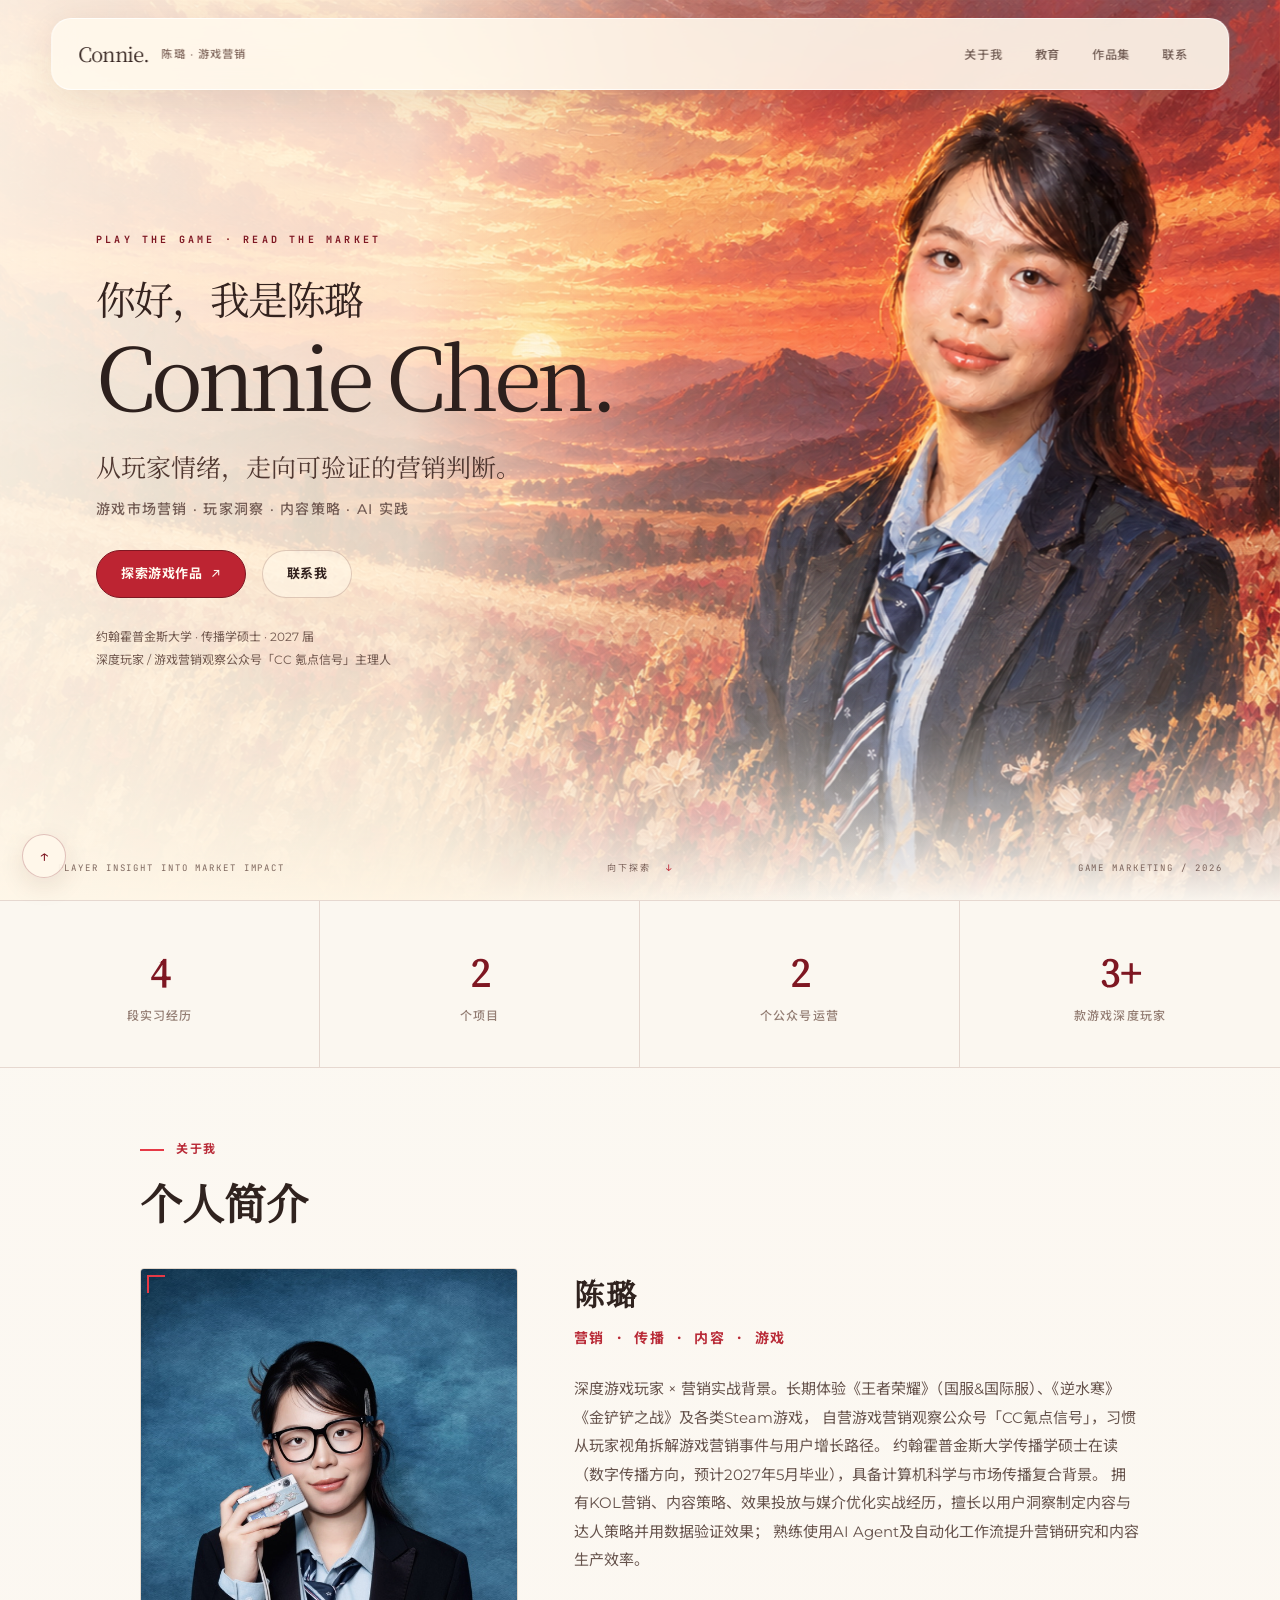
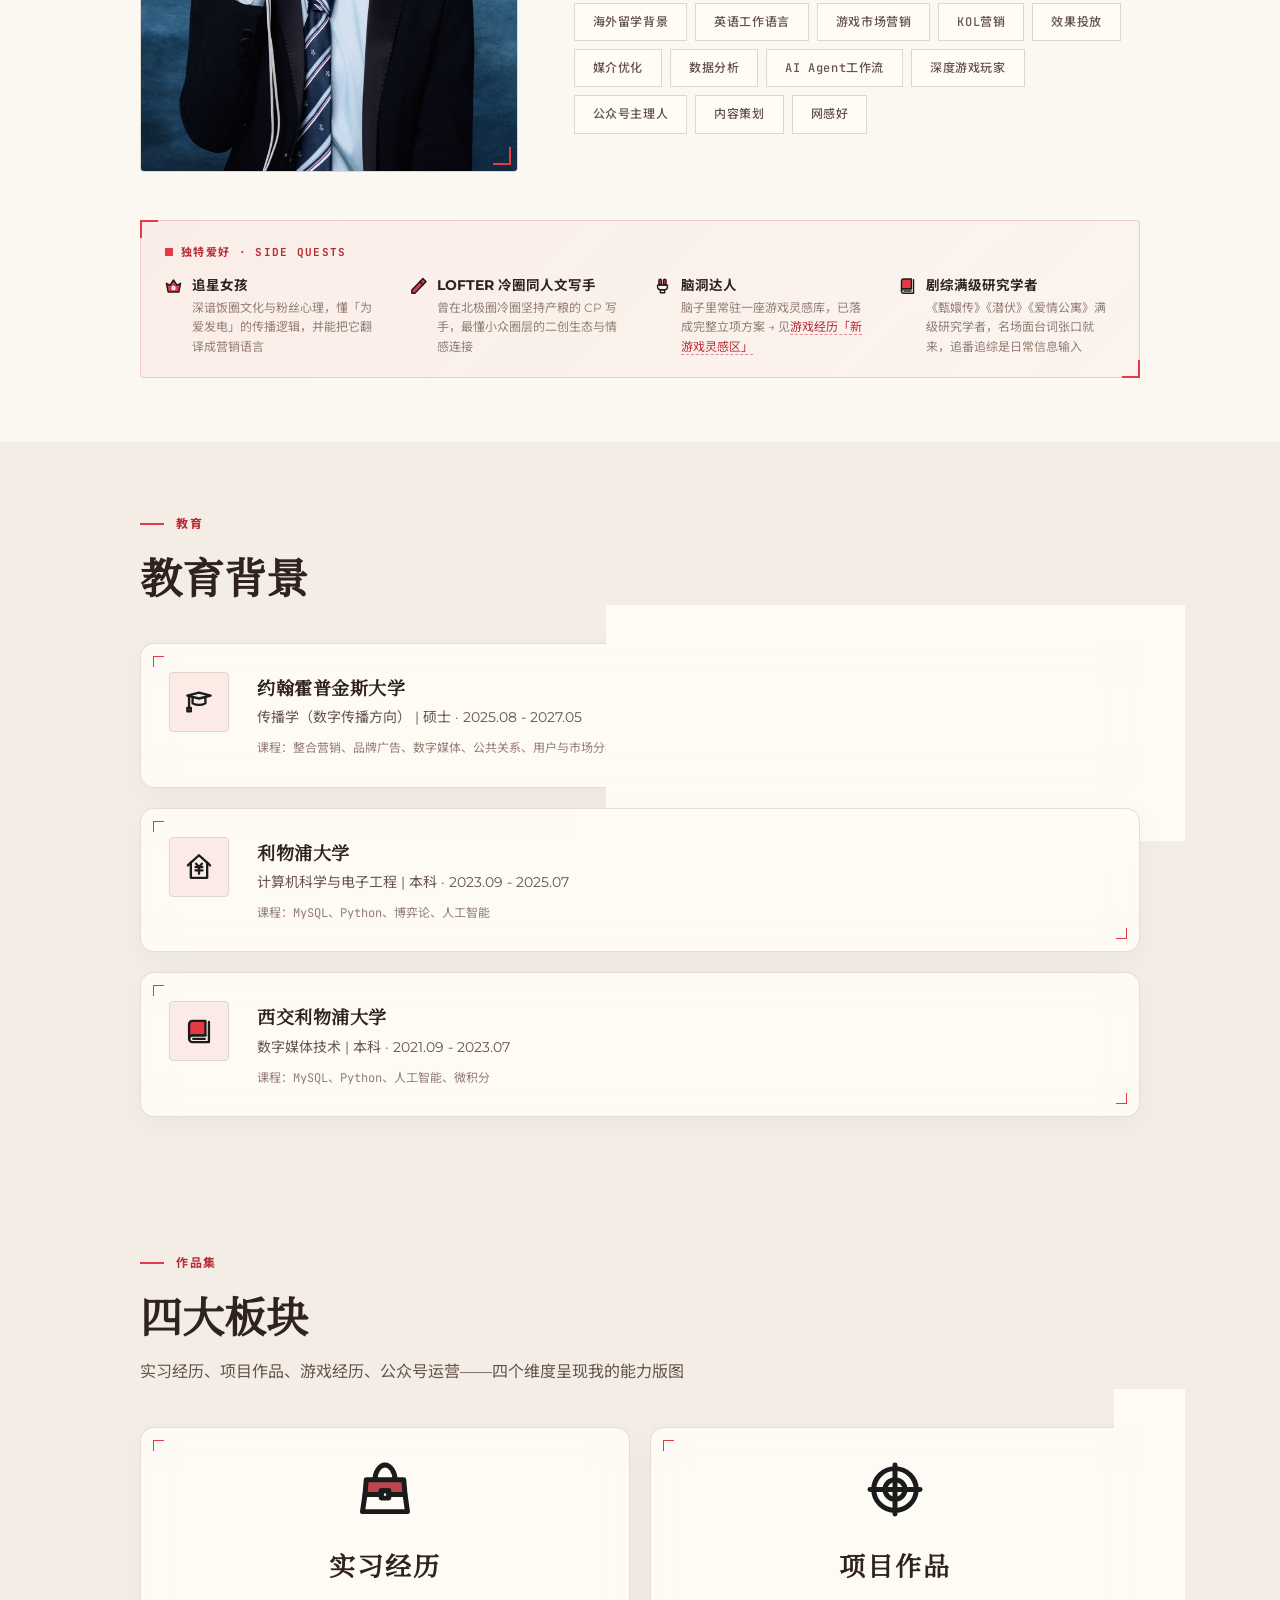
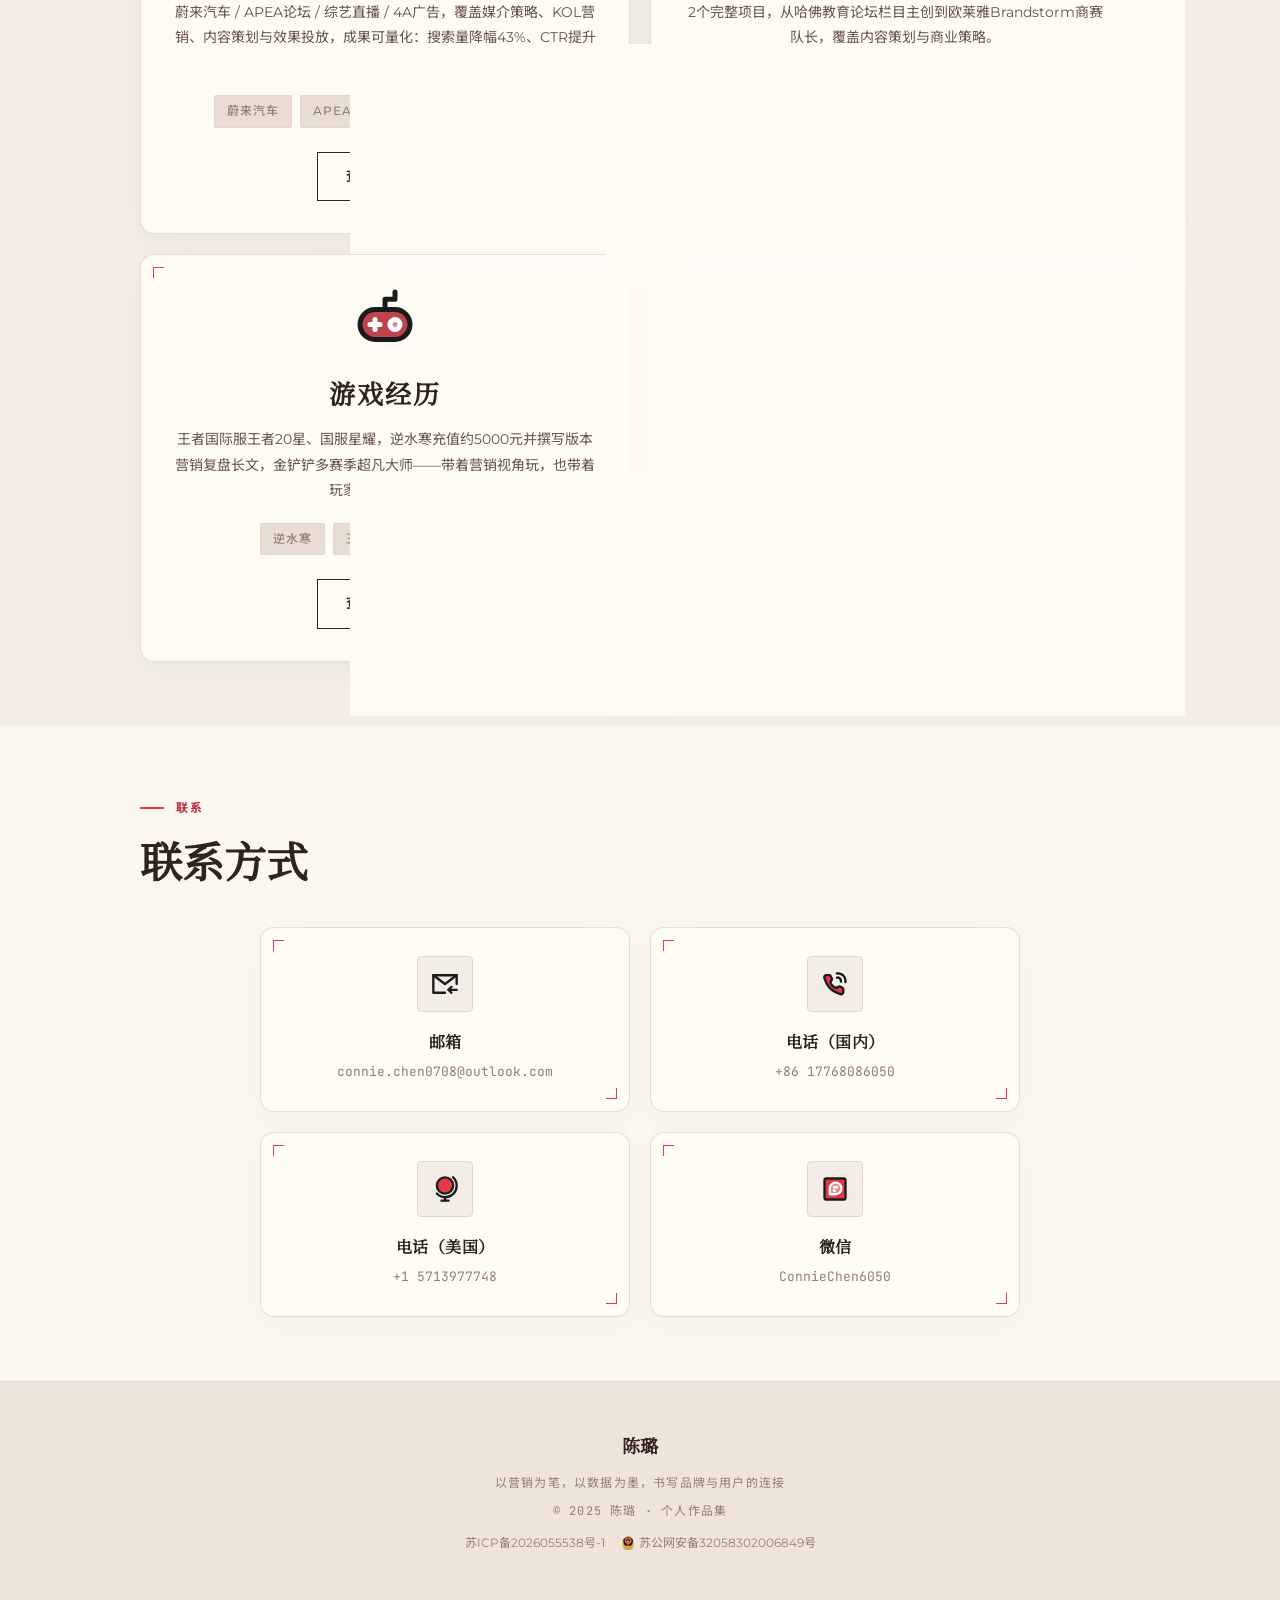
==== commit 0d881bc6: "Unify portfolio styling and add APEA social cases" ====
--- a/index.html
+++ b/index.html
@@ -366,6 +366,6 @@
     </script>
     <a href="#home" class="home-back-top" aria-label="回到顶部">↑</a>
     <script src="cursor.js" defer></script>
-<script src="interactions.js" defer></script>
+<script src="interactions.js?v=20260915" defer></script>
 </body>
 </html>
--- a/style.css
+++ b/style.css
@@ -1,18 +1,19 @@
 /* ========== 雷火战术版 v2.1（纯净版） 共享样式 ========== */
 /* 设计规范：tactical_precision_design_system_v2.1_pure.md —— 纯白/冷灰底 + 雷火红 #E63946 + 暗碳黑，无网格，红色括号角 */
 @import url('https://fonts.googleapis.com/css2?family=Montserrat:wght@400;500;600;700;800&family=JetBrains+Mono:wght@500;700&family=Noto+Sans+SC:wght@400;500;700&display=swap');
+@import url('assets/editorial-serif.css');
 
 :root {
     /* Surface 层级（纯净浅底，无网格） */
-    --bg-deep: #F1F4F4;
-    --bg-primary: #F8FAFA;
-    --bg-secondary: #F1F4F4;
-    --bg-card: rgba(255, 255, 255, 0.82);
-    --bg-hover: rgba(255, 255, 255, 0.96);
+    --bg-deep: #EDE4D9;
+    --bg-primary: #FBF7F0;
+    --bg-secondary: #F3EDE5;
+    --bg-card: rgba(255, 252, 246, 0.86);
+    --bg-hover: rgba(255, 250, 243, 0.98);
     /* 文本 */
-    --text-primary: #1A1C1C;
-    --text-secondary: #4A4D4D;
-    --text-muted: #8A8F8F;
+    --text-primary: #30231F;
+    --text-secondary: #66534C;
+    --text-muted: #947E74;
     /* 雷火红（文字级深红 / 容器级品牌红） */
     --gold: #B92B38;
     --gold-light: #E63946;
@@ -25,12 +26,12 @@
     --cinnabar: #C1121F;
     --cinnabar-light: #E63946;
     /* 描边 */
-    --ink: #DFE4E4;
-    --ink-light: #C9CFCF;
-    --border-color: #DFE4E4;
-    --border-hover: #C9CFCF;
-    --shadow-gold: 0 4px 20px rgba(230, 57, 70, 0.10);
-    --font-display: 'Montserrat', 'PingFang SC', 'Noto Sans SC', 'Microsoft YaHei', sans-serif;
+    --ink: #E7DDD2;
+    --ink-light: #D8C9BC;
+    --border-color: #E2D6CA;
+    --border-hover: #CDBBAE;
+    --shadow-gold: 0 12px 34px rgba(111, 51, 42, 0.09);
+    --font-display: 'Noto Serif SC', 'Songti SC', 'Montserrat', serif;
     --font-body: 'Montserrat', 'PingFang SC', 'Noto Sans SC', 'Microsoft YaHei', sans-serif;
     --font-mono: 'JetBrains Mono', 'PingFang SC', 'Noto Sans SC', monospace;
 }
@@ -940,3 +941,286 @@
     display: block;
     max-width: 100%;
 }
+
+/* ========== OIL EDITORIAL SYSTEM · 全站统一 ========== */
+body {
+    background:
+        radial-gradient(circle at 12% 4%, rgba(185, 43, 56, 0.045), transparent 28rem),
+        linear-gradient(180deg, #fcf8f2 0%, var(--bg-primary) 100%);
+}
+
+.nav {
+    inset: 18px auto auto 50%;
+    right: auto;
+    width: min(92%, 1320px);
+    height: 72px;
+    transform: translateX(-50%);
+    border: 1px solid rgba(255, 255, 255, 0.72);
+    border-radius: 20px;
+    background: rgba(255, 249, 237, 0.9);
+    box-shadow: 0 10px 38px rgba(78, 25, 21, 0.1);
+    -webkit-backdrop-filter: blur(18px);
+    backdrop-filter: blur(18px);
+}
+.nav-container { max-width: none; height: 100%; padding: 0 26px; }
+.nav-logo { gap: 12px; color: #34231f; letter-spacing: 0; }
+.nav-logo::before { display: none; }
+.nav-logo strong { font-family: 'Noto Serif SC', Georgia, serif; font-size: 20px; font-weight: 400; letter-spacing: -0.04em; }
+.nav-logo span { color: #80665c; font-family: var(--font-body); font-size: 11px; font-weight: 500; letter-spacing: 0.1em; }
+.nav-hamburger { border: 0; background: transparent; }
+.nav-links a { color: #715c54; font-size: 12px; }
+.nav-links a:hover,
+.nav-links a.active { color: var(--gold-dark); }
+.nav-links a::after { height: 1px; background: var(--gold-light); }
+
+.section-title,
+.detail-content h3,
+.detail-content h4,
+.card-title,
+.footer-brand { letter-spacing: 0; }
+
+.card,
+.metric-card,
+.article-card,
+.acc,
+.triad,
+.nine-q-item {
+    border-color: rgba(128, 91, 76, 0.18);
+    border-radius: 14px;
+    box-shadow: 0 8px 30px rgba(78, 25, 21, 0.035);
+}
+.card::before { top: 12px; left: 12px; width: 10px; height: 10px; border-width: 1px; }
+.card::after { right: 12px; bottom: 12px; width: 10px; height: 10px; border-width: 1px; }
+.metric-card { overflow: hidden; }
+.metric-card::before { height: 2px; }
+
+.detail-hero { min-height: 39vh; padding-top: 126px; }
+.detail-hero-bg {
+    background:
+        linear-gradient(180deg, rgba(255, 249, 238, 0.72) 0%, rgba(244, 232, 219, 0.88) 58%, var(--bg-primary) 100%);
+}
+.detail-hero-bg::before {
+    background:
+        radial-gradient(closest-side, rgba(187, 58, 64, 0.17), transparent 72%) 8% 18% / 300px 300px no-repeat,
+        radial-gradient(closest-side, rgba(139, 58, 46, 0.11), transparent 70%) 84% 12% / 380px 380px no-repeat,
+        radial-gradient(closest-side, rgba(230, 147, 117, 0.14), transparent 70%) 62% 78% / 340px 340px no-repeat,
+        radial-gradient(ellipse 80% 40% at 50% 100%, rgba(185, 43, 56, 0.08) 0%, transparent 70%);
+}
+.detail-section-alt { background: rgba(239, 230, 220, 0.6); }
+.exp-item[id] { scroll-margin-top: 112px; }
+.work-placeholder { background: rgba(255, 251, 244, 0.7); }
+.footer { background: #eee4d9; border-top-color: var(--border-color); }
+
+/* APEA 合作宣发展示入口 */
+.apea-history-card {
+    display: grid;
+    grid-template-columns: auto minmax(0, 1fr) auto;
+    align-items: center;
+    gap: 24px;
+    min-height: 142px;
+    margin-top: 18px;
+    padding: 24px 28px;
+    overflow: hidden;
+    border: 1px solid rgba(145, 64, 54, 0.2);
+    border-radius: 15px;
+    background:
+        radial-gradient(circle at 92% 18%, rgba(185, 43, 56, 0.12), transparent 22rem),
+        rgba(255, 249, 239, 0.9);
+    color: inherit;
+    text-decoration: none;
+    box-shadow: 0 12px 34px rgba(78, 25, 21, 0.05);
+    transition: transform 0.35s cubic-bezier(.22, 1, .36, 1), border-color 0.35s ease, box-shadow 0.35s ease;
+}
+.apea-history-card:hover,
+.apea-history-card:focus-visible {
+    transform: translateY(-3px);
+    border-color: rgba(185, 43, 56, 0.48);
+    box-shadow: 0 18px 42px rgba(78, 25, 21, 0.1);
+    outline: none;
+}
+.apea-history-mark {
+    display: grid;
+    place-items: center;
+    width: 74px;
+    height: 74px;
+    border-radius: 50%;
+    background: var(--gold-dark);
+    color: #fff8ec;
+    font-family: var(--font-mono);
+    font-size: 12px;
+    font-weight: 700;
+    letter-spacing: 0.08em;
+    box-shadow: inset 0 0 0 1px rgba(255, 255, 255, 0.28);
+}
+.apea-history-kicker {
+    display: block;
+    margin-bottom: 6px;
+    color: var(--gold);
+    font-family: var(--font-mono);
+    font-size: 10px;
+    font-weight: 700;
+    letter-spacing: 0.18em;
+}
+.apea-history-copy strong {
+    display: block;
+    color: var(--text-primary);
+    font-family: var(--font-display);
+    font-size: clamp(20px, 2.3vw, 28px);
+    font-weight: 400;
+    line-height: 1.35;
+}
+.apea-history-copy small {
+    display: block;
+    margin-top: 7px;
+    color: var(--text-secondary);
+    font-size: 13px;
+}
+.apea-history-arrow {
+    display: grid;
+    place-items: center;
+    width: 46px;
+    height: 46px;
+    border: 1px solid rgba(185, 43, 56, 0.28);
+    border-radius: 50%;
+    color: var(--gold-dark);
+    font-size: 20px;
+    transition: transform 0.35s cubic-bezier(.22, 1, .36, 1), background 0.35s ease;
+}
+.apea-history-card:hover .apea-history-arrow { transform: translate(3px, -3px); background: rgba(185, 43, 56, 0.08); }
+
+/* APEA 独立案例页 */
+.collab-page .detail-hero { min-height: 54vh; }
+.collab-page .detail-hero-content { max-width: 940px; }
+.collab-page .collab-kicker {
+    margin-bottom: 18px;
+    color: var(--gold);
+    font-family: var(--font-mono);
+    font-size: 11px;
+    font-weight: 700;
+    letter-spacing: 0.24em;
+}
+.collab-page .detail-hero .section-title {
+    font-size: clamp(42px, 7vw, 82px);
+    font-weight: 400;
+    line-height: 1.12;
+}
+.collab-lead {
+    max-width: 660px;
+    margin: 18px auto 0;
+    color: var(--text-secondary);
+    font-size: 16px;
+    line-height: 1.85;
+}
+.collab-section { padding: 66px 24px 90px; }
+.collab-wrap { width: min(1240px, 100%); margin: 0 auto; }
+.collab-toolbar {
+    display: flex;
+    align-items: end;
+    justify-content: space-between;
+    gap: 24px;
+    margin-bottom: 30px;
+    padding-bottom: 22px;
+    border-bottom: 1px solid var(--border-color);
+}
+.collab-toolbar h2 {
+    font-family: var(--font-display);
+    font-size: clamp(27px, 4vw, 42px);
+    font-weight: 400;
+}
+.collab-toolbar p { color: var(--text-muted); font-family: var(--font-mono); font-size: 11px; letter-spacing: 0.12em; }
+.collab-grid { columns: 4 240px; column-gap: 18px; }
+.social-case {
+    display: inline-block;
+    width: 100%;
+    margin: 0 0 18px;
+    overflow: hidden;
+    break-inside: avoid;
+    border: 1px solid rgba(128, 91, 76, 0.18);
+    border-radius: 16px;
+    background: rgba(255, 252, 246, 0.92);
+    color: inherit;
+    text-decoration: none;
+    box-shadow: 0 9px 28px rgba(78, 25, 21, 0.045);
+    transition: transform 0.35s cubic-bezier(.22, 1, .36, 1), box-shadow 0.35s ease;
+}
+.social-case:hover,
+.social-case:focus-visible { transform: translateY(-5px); box-shadow: 0 18px 42px rgba(78, 25, 21, 0.12); outline: none; }
+.social-case img { display: block; width: 100%; height: auto; background: var(--bg-secondary); transition: transform 0.6s cubic-bezier(.22, 1, .36, 1); }
+.social-case:hover img { transform: scale(1.018); }
+.social-case-copy { padding: 17px 17px 16px; }
+.social-case-copy h3 { color: var(--text-primary); font-size: 15px; line-height: 1.55; }
+.social-case-meta {
+    display: flex;
+    justify-content: space-between;
+    gap: 12px;
+    margin-top: 15px;
+    padding-top: 12px;
+    border-top: 1px solid var(--border-color);
+    color: var(--text-muted);
+    font-size: 11px;
+}
+.social-case-meta span:last-child { color: var(--gold); white-space: nowrap; }
+.collab-search-note {
+    margin-top: 46px;
+    padding: 32px;
+    border-radius: 18px;
+    background: var(--gold-dark);
+    color: rgba(255, 248, 236, 0.78);
+    text-align: center;
+    font-size: 14px;
+    line-height: 1.9;
+}
+.collab-search-note strong { color: #fff8ec; font-family: var(--font-display); font-size: clamp(19px, 3vw, 28px); font-weight: 400; }
+.collab-back-top {
+    position: fixed;
+    right: 22px;
+    bottom: 22px;
+    z-index: 90;
+    display: grid;
+    place-items: center;
+    width: 44px;
+    height: 44px;
+    border: 1px solid rgba(126, 23, 34, 0.24);
+    border-radius: 50%;
+    background: rgba(255, 248, 235, 0.9);
+    color: var(--gold-dark);
+    text-decoration: none;
+    box-shadow: 0 8px 26px rgba(78, 25, 21, 0.1);
+    -webkit-backdrop-filter: blur(12px);
+    backdrop-filter: blur(12px);
+}
+
+@media (max-width: 768px) {
+    .nav { top: 13px; width: min(92%, 720px); height: 60px; border-radius: 16px; }
+    .nav-container { padding: 0 17px; }
+    .nav-logo span { display: none; }
+    .nav-links {
+        top: 68px;
+        right: 0;
+        left: auto;
+        width: min(280px, calc(100vw - 32px));
+        padding: 12px;
+        border: 1px solid rgba(125, 69, 58, 0.16);
+        border-radius: 14px;
+        background: rgba(255, 249, 238, 0.97);
+        box-shadow: 0 18px 46px rgba(78, 25, 21, 0.12);
+    }
+    .nav-hamburger span { background: #34231f; }
+    .detail-hero { min-height: 36vh; padding-top: 105px; }
+    .exp-item[id] { scroll-margin-top: 92px; }
+    .apea-history-card { grid-template-columns: auto minmax(0, 1fr); gap: 16px; padding: 20px; }
+    .apea-history-mark { width: 58px; height: 58px; }
+    .apea-history-arrow { display: none; }
+    .apea-history-copy strong { font-size: 20px; }
+    .apea-history-copy small { font-size: 12px; }
+    .collab-page .detail-hero { min-height: 48vh; }
+    .collab-section { padding: 46px 18px 70px; }
+    .collab-toolbar { align-items: flex-start; flex-direction: column; gap: 8px; }
+    .collab-grid { columns: 2 150px; column-gap: 12px; }
+    .social-case { margin-bottom: 12px; border-radius: 13px; }
+    .social-case-copy { padding: 13px; }
+    .social-case-copy h3 { font-size: 13px; }
+    .social-case-meta { align-items: flex-start; flex-direction: column; gap: 3px; font-size: 10px; }
+    .collab-search-note { margin-top: 32px; padding: 25px 18px; font-size: 12px; }
+    .collab-back-top { right: 17px; bottom: 17px; width: 40px; height: 40px; }
+}
--- a/home-oil.css
+++ b/home-oil.css
@@ -78,7 +78,7 @@
     z-index: -2;
     background:
         linear-gradient(90deg, rgba(255, 247, 232, 0.94) 0%, rgba(255, 244, 225, 0.83) 32%, rgba(255, 239, 216, 0.28) 52%, transparent 70%),
-        linear-gradient(0deg, rgba(248, 250, 250, 0.98) 0%, rgba(248, 250, 250, 0.18) 22%, transparent 42%);
+        linear-gradient(0deg, rgba(251, 247, 240, 0.99) 0%, rgba(251, 247, 240, 0.2) 22%, transparent 42%);
 }
 
 .game-home .hero-inner {
